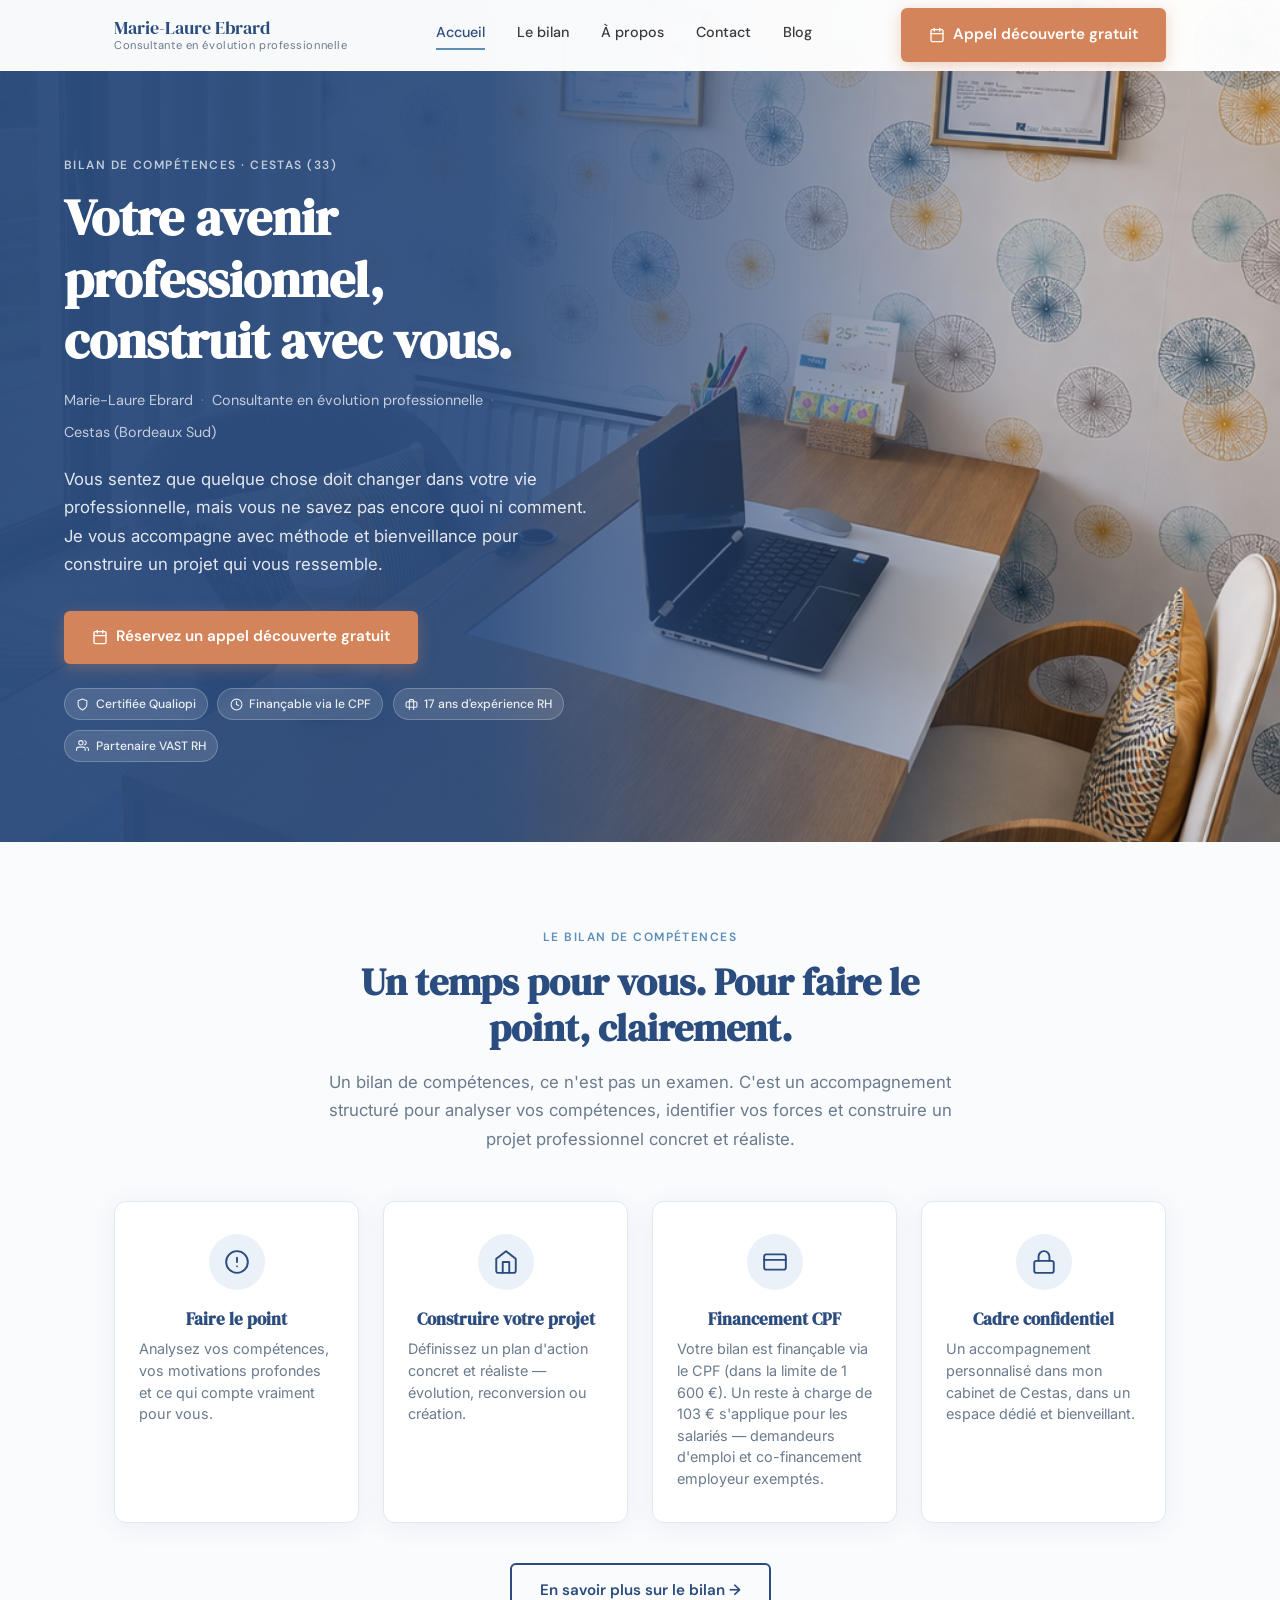
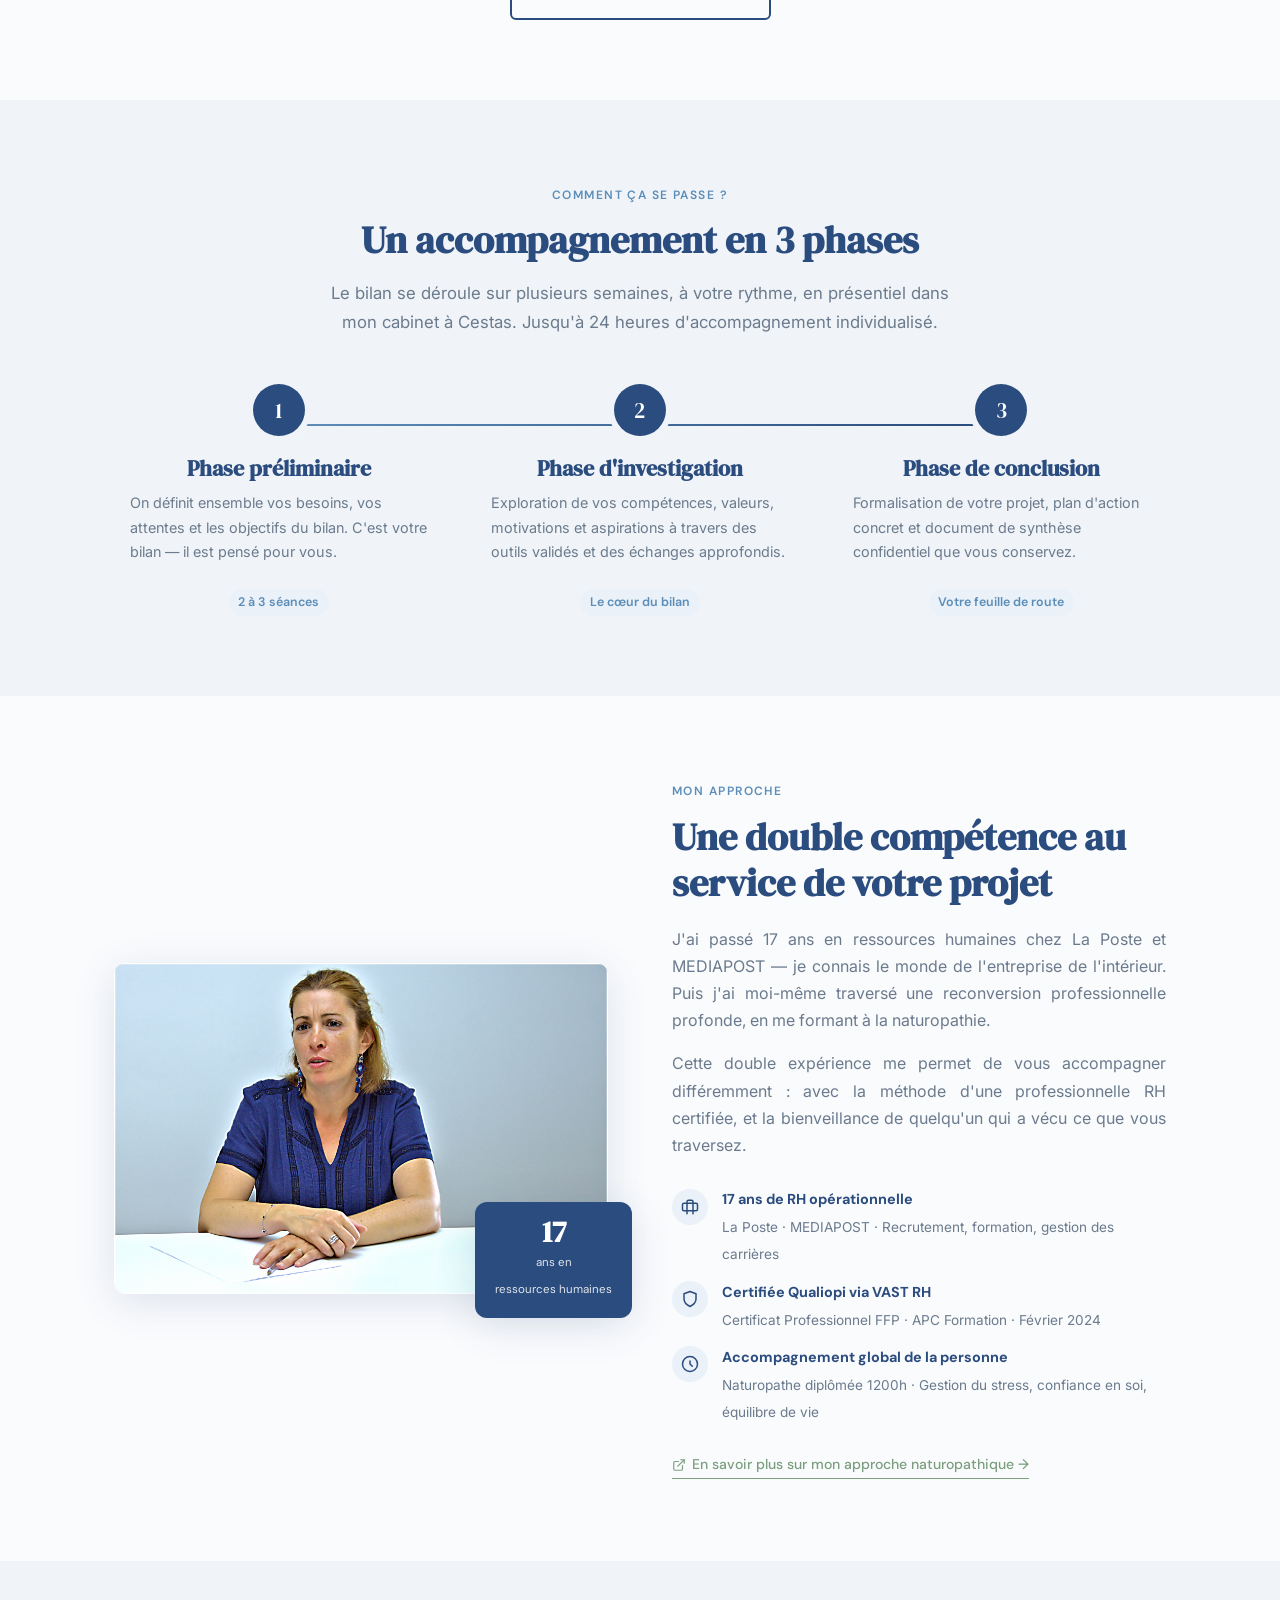
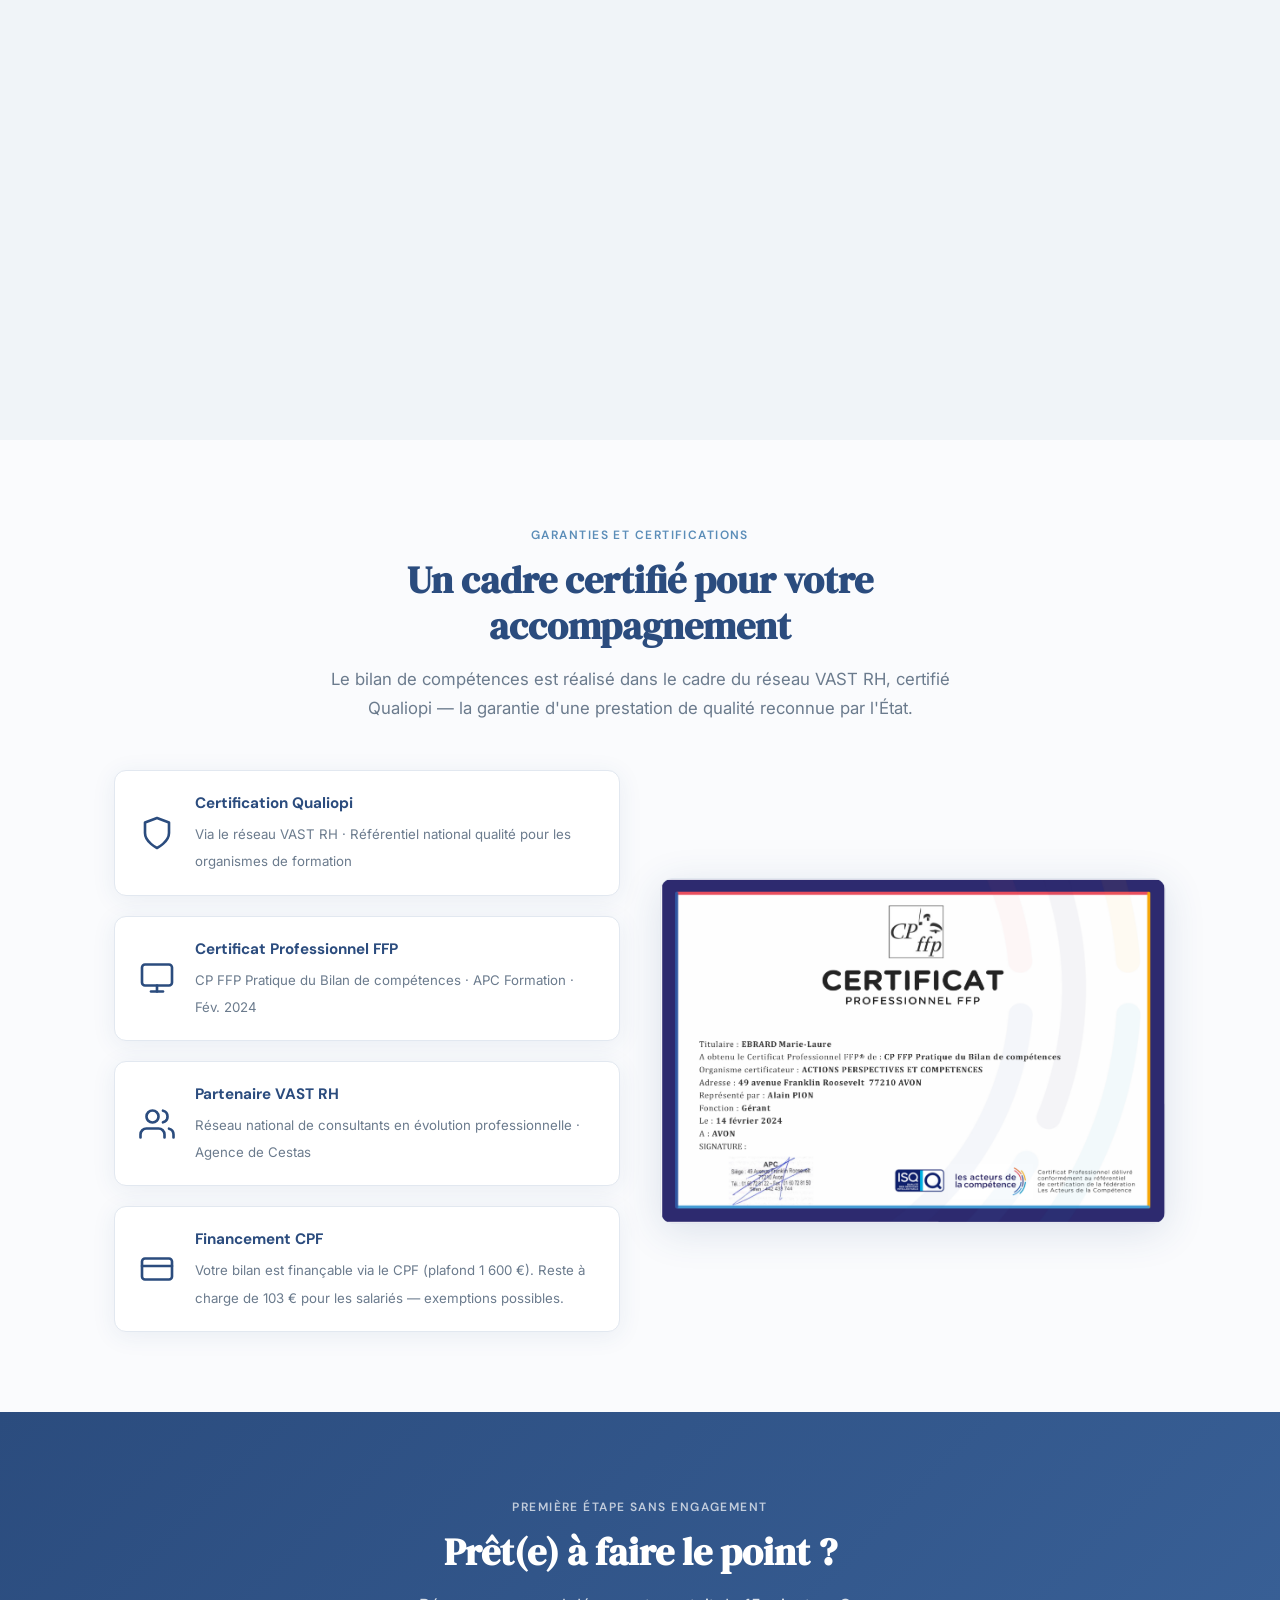
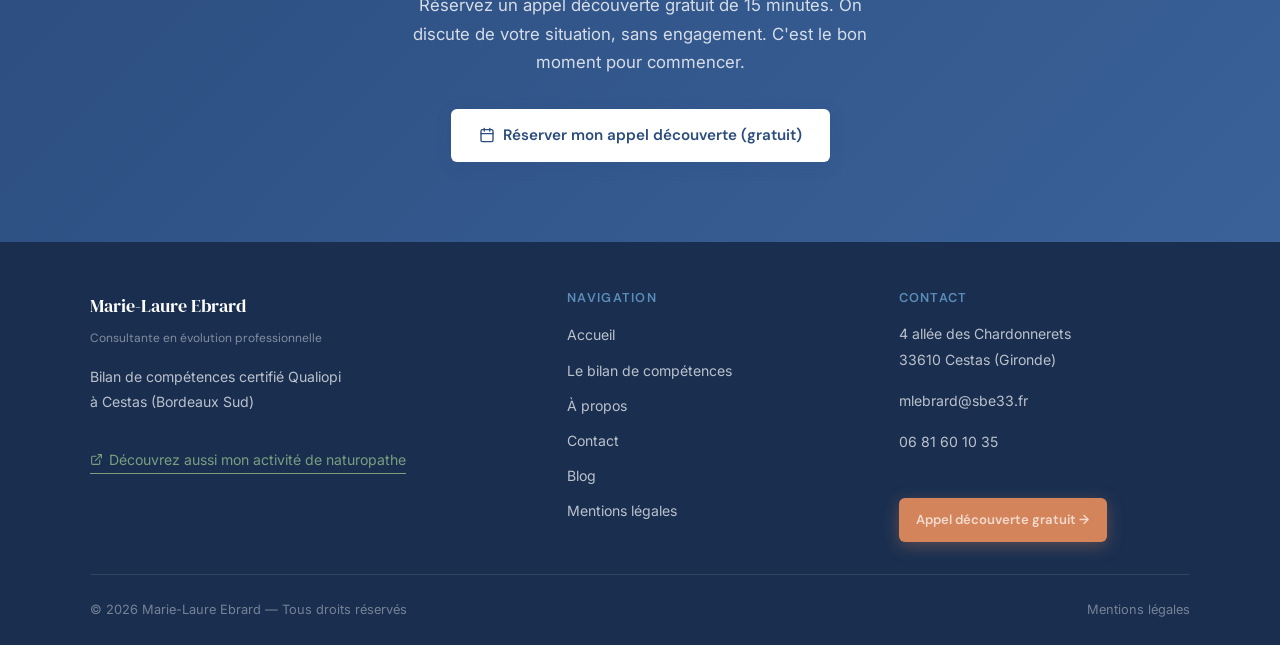
==== index.html @ db712cbf "style: justification du texte sur toutes les pages text-align: justify + hyphens: auto sur p globale" ====
<!DOCTYPE html>
<html lang="fr">
<head>
  <meta charset="UTF-8">
  <meta name="viewport" content="width=device-width, initial-scale=1.0">
  <title>Marie-Laure Ebrard — Bilan de compétences | Cestas (33)</title>
  <meta name="description" content="Consultante en bilan de compétences à Cestas (Bordeaux Sud). 17 ans d'expérience RH, certifiée Qualiopi, financement CPF possible. Prenez un appel découverte gratuit.">
  <meta name="robots" content="index, follow">

  <!-- Open Graph -->
  <meta property="og:title" content="Marie-Laure Ebrard — Bilan de compétences | Cestas">
  <meta property="og:description" content="Consultante en évolution professionnelle à Cestas. Bilan de compétences certifié Qualiopi, financement CPF. 17 ans de RH opérationnelle.">
  <meta property="og:type" content="website">
  <meta property="og:locale" content="fr_FR">

  <!-- Fonts -->
  <link rel="preconnect" href="https://fonts.googleapis.com">
  <link rel="preconnect" href="https://fonts.gstatic.com" crossorigin>
  <link href="https://fonts.googleapis.com/css2?family=DM+Serif+Display:ital@0;1&family=DM+Sans:opsz,wght@9..40,400;9..40,500;9..40,600&family=Inter:wght@400;500;600&display=swap" rel="stylesheet">

  <link rel="stylesheet" href="assets/css/style.css?v=5">
</head>
<body>

<!-- ================================================
     HEADER
     ================================================ -->
<header class="site-header" role="banner">
  <div class="header-inner">
    <a href="index.html" class="logo" aria-label="Accueil">
      <span class="logo-nom">Marie-Laure Ebrard</span>
      <span class="logo-titre">Consultante en évolution professionnelle</span>
    </a>

    <button class="menu-toggle" aria-label="Ouvrir le menu" aria-expanded="false">
      <span></span><span></span><span></span>
    </button>

    <nav class="nav-principale" aria-label="Navigation principale">
      <a href="index.html">Accueil</a>
      <a href="bilan.html">Le bilan</a>
      <a href="apropos.html">À propos</a>
      <a href="contact.html">Contact</a>
      <a href="blog/index.html">Blog</a>
    </nav>

    <div class="nav-cta">
      <a href="https://cal.eu/mlebrard/decouverte-bilan" class="btn btn--principal" target="_blank" rel="noopener">
        <svg width="16" height="16" viewBox="0 0 24 24" fill="none" stroke="currentColor" stroke-width="2" stroke-linecap="round" stroke-linejoin="round" aria-hidden="true"><rect x="3" y="4" width="18" height="18" rx="2" ry="2"/><line x1="16" y1="2" x2="16" y2="6"/><line x1="8" y1="2" x2="8" y2="6"/><line x1="3" y1="10" x2="21" y2="10"/></svg>
        Appel découverte gratuit
      </a>
    </div>
  </div>
</header>

<!-- ================================================
     HERO
     ================================================ -->
<section class="hero" aria-label="Introduction">
  <img class="hero-bg" src="assets/images/cabinet/bureau.png" alt="" aria-hidden="true" loading="eager">
  <div class="hero-overlay" aria-hidden="true"></div>
  <div class="hero-contenu">
    <span class="etiquette etiquette--claire">Bilan de compétences · Cestas (33)</span>
    <h1>Votre avenir professionnel,<br>construit avec vous.</h1>

    <p class="hero-identite">
      Marie-Laure Ebrard
      <span class="separateur">·</span>
      Consultante en évolution professionnelle
      <span class="separateur">·</span>
      Cestas (Bordeaux Sud)
    </p>

    <p class="hero-accroche">
      Vous sentez que quelque chose doit changer dans votre vie professionnelle,
      mais vous ne savez pas encore quoi ni comment.
      Je vous accompagne avec méthode et bienveillance pour construire un projet qui vous ressemble.
    </p>

    <a href="https://cal.eu/mlebrard/decouverte-bilan" class="btn btn--principal" target="_blank" rel="noopener">
      <svg width="16" height="16" viewBox="0 0 24 24" fill="none" stroke="currentColor" stroke-width="2" stroke-linecap="round" stroke-linejoin="round" aria-hidden="true"><rect x="3" y="4" width="18" height="18" rx="2" ry="2"/><line x1="16" y1="2" x2="16" y2="6"/><line x1="8" y1="2" x2="8" y2="6"/><line x1="3" y1="10" x2="21" y2="10"/></svg>
      Réservez un appel découverte gratuit
    </a>

    <div class="hero-badges">
      <span class="badge">
        <svg viewBox="0 0 24 24" fill="none" stroke="currentColor" stroke-width="2" stroke-linecap="round" stroke-linejoin="round" aria-hidden="true"><path d="M12 22s8-4 8-10V5l-8-3-8 3v7c0 6 8 10 8 10z"/></svg>
        Certifiée Qualiopi
      </span>
      <span class="badge">
        <svg viewBox="0 0 24 24" fill="none" stroke="currentColor" stroke-width="2" stroke-linecap="round" stroke-linejoin="round" aria-hidden="true"><circle cx="12" cy="12" r="10"/><polyline points="12 6 12 12 16 14"/></svg>
        Finançable via le CPF
      </span>
      <span class="badge">
        <svg viewBox="0 0 24 24" fill="none" stroke="currentColor" stroke-width="2" stroke-linecap="round" stroke-linejoin="round" aria-hidden="true"><path d="M20 7H4a2 2 0 0 0-2 2v6a2 2 0 0 0 2 2h16a2 2 0 0 0 2-2V9a2 2 0 0 0-2-2z"/><path d="M16 21V5a2 2 0 0 0-2-2h-4a2 2 0 0 0-2 2v16"/></svg>
        17 ans d'expérience RH
      </span>
      <span class="badge">
        <svg viewBox="0 0 24 24" fill="none" stroke="currentColor" stroke-width="2" stroke-linecap="round" stroke-linejoin="round" aria-hidden="true"><path d="M17 21v-2a4 4 0 0 0-4-4H5a4 4 0 0 0-4 4v2"/><circle cx="9" cy="7" r="4"/><path d="M23 21v-2a4 4 0 0 0-3-3.87"/><path d="M16 3.13a4 4 0 0 1 0 7.75"/></svg>
        Partenaire VAST RH
      </span>
    </div>
  </div>
</section>

<!-- ================================================
     SECTION : CE QUE LE BILAN PEUT VOUS APPORTER
     ================================================ -->
<section class="section section--blanc">
  <div class="conteneur">
    <div class="section-entete fade-in">
      <span class="etiquette">Le bilan de compétences</span>
      <h2>Un temps pour vous. Pour faire le point, clairement.</h2>
      <p>
        Un bilan de compétences, ce n'est pas un examen. C'est un accompagnement structuré
        pour analyser vos compétences, identifier vos forces et construire un projet professionnel
        concret et réaliste.
      </p>
    </div>

    <div class="grille-avantages">
      <div class="carte-avantage fade-in">
        <div class="carte-icone">
          <!-- Icône "Faire le point" -->
          <svg viewBox="0 0 24 24" fill="none" stroke="currentColor" stroke-width="1.75" stroke-linecap="round" stroke-linejoin="round" aria-hidden="true"><circle cx="12" cy="12" r="10"/><line x1="12" y1="8" x2="12" y2="12"/><line x1="12" y1="16" x2="12.01" y2="16"/></svg>
        </div>
        <h3>Faire le point</h3>
        <p>Analysez vos compétences, vos motivations profondes et ce qui compte vraiment pour vous.</p>
      </div>

      <div class="carte-avantage fade-in">
        <div class="carte-icone">
          <!-- Icône "Construire votre projet" -->
          <svg viewBox="0 0 24 24" fill="none" stroke="currentColor" stroke-width="1.75" stroke-linecap="round" stroke-linejoin="round" aria-hidden="true"><path d="M3 9l9-7 9 7v11a2 2 0 0 1-2 2H5a2 2 0 0 1-2-2z"/><polyline points="9 22 9 12 15 12 15 22"/></svg>
        </div>
        <h3>Construire votre projet</h3>
        <p>Définissez un plan d'action concret et réaliste — évolution, reconversion ou création.</p>
      </div>

      <div class="carte-avantage fade-in">
        <div class="carte-icone">
          <!-- Icône "Financement CPF" -->
          <svg viewBox="0 0 24 24" fill="none" stroke="currentColor" stroke-width="1.75" stroke-linecap="round" stroke-linejoin="round" aria-hidden="true"><rect x="2" y="5" width="20" height="14" rx="2"/><line x1="2" y1="10" x2="22" y2="10"/></svg>
        </div>
        <h3>Financement CPF</h3>
        <p>Votre bilan est finançable via le CPF (dans la limite de 1 600 €). Un reste à charge de 103 € s'applique pour les salariés — demandeurs d'emploi et co-financement employeur exemptés.</p>
      </div>

      <div class="carte-avantage fade-in">
        <div class="carte-icone">
          <!-- Icône "Cadre confidentiel" -->
          <svg viewBox="0 0 24 24" fill="none" stroke="currentColor" stroke-width="1.75" stroke-linecap="round" stroke-linejoin="round" aria-hidden="true"><rect x="3" y="11" width="18" height="11" rx="2" ry="2"/><path d="M7 11V7a5 5 0 0 1 10 0v4"/></svg>
        </div>
        <h3>Cadre confidentiel</h3>
        <p>Un accompagnement personnalisé dans mon cabinet de Cestas, dans un espace dédié et bienveillant.</p>
      </div>
    </div>

    <div class="section-lien fade-in">
      <a href="bilan.html" class="btn btn--secondaire">En savoir plus sur le bilan →</a>
    </div>
  </div>
</section>

<!-- ================================================
     SECTION : LES 3 PHASES
     ================================================ -->
<section class="section section--gris">
  <div class="conteneur">
    <div class="section-entete fade-in">
      <span class="etiquette">Comment ça se passe ?</span>
      <h2>Un accompagnement en 3 phases</h2>
      <p>Le bilan se déroule sur plusieurs semaines, à votre rythme, en présentiel dans mon cabinet à Cestas. Jusqu'à 24 heures d'accompagnement individualisé.</p>
    </div>

    <div class="phases">
      <div class="phase fade-in">
        <div class="phase-numero">1</div>
        <h3>Phase préliminaire</h3>
        <p>On définit ensemble vos besoins, vos attentes et les objectifs du bilan. C'est votre bilan — il est pensé pour vous.</p>
        <span class="phase-duree">2 à 3 séances</span>
      </div>

      <div class="phase fade-in">
        <div class="phase-numero">2</div>
        <h3>Phase d'investigation</h3>
        <p>Exploration de vos compétences, valeurs, motivations et aspirations à travers des outils validés et des échanges approfondis.</p>
        <span class="phase-duree">Le cœur du bilan</span>
      </div>

      <div class="phase fade-in">
        <div class="phase-numero">3</div>
        <h3>Phase de conclusion</h3>
        <p>Formalisation de votre projet, plan d'action concret et document de synthèse confidentiel que vous conservez.</p>
        <span class="phase-duree">Votre feuille de route</span>
      </div>
    </div>
  </div>
</section>

<!-- ================================================
     SECTION : MON APPROCHE
     ================================================ -->
<section class="section section--blanc" id="approche">
  <div class="conteneur">
    <div class="approche-grille">
      <div class="approche-image fade-in">
        <img src="assets/images/ml-portrait.jpg"
             alt="Marie-Laure Ebrard, consultante en bilan de compétences à Cestas"
             loading="lazy">
        <div class="approche-badge-flottant">
          <strong>17</strong>
          <span>ans en<br>ressources humaines</span>
        </div>
      </div>

      <div class="approche-texte fade-in">
        <span class="etiquette">Mon approche</span>
        <h2>Une double compétence au service de votre projet</h2>
        <p>
          J'ai passé 17 ans en ressources humaines chez La Poste et MEDIAPOST — je connais le monde de
          l'entreprise de l'intérieur. Puis j'ai moi-même traversé une reconversion professionnelle profonde,
          en me formant à la naturopathie.
        </p>
        <p>
          Cette double expérience me permet de vous accompagner différemment : avec la méthode d'une
          professionnelle RH certifiée, et la bienveillance de quelqu'un qui a vécu ce que vous traversez.
        </p>

        <div class="approche-competences">
          <div class="competence">
            <div class="competence-icone">
              <svg viewBox="0 0 24 24" fill="none" stroke="currentColor" stroke-width="2" stroke-linecap="round" stroke-linejoin="round" aria-hidden="true"><path d="M20 7H4a2 2 0 0 0-2 2v6a2 2 0 0 0 2 2h16a2 2 0 0 0 2-2V9a2 2 0 0 0-2-2z"/><path d="M16 21V5a2 2 0 0 0-2-2h-4a2 2 0 0 0-2 2v16"/></svg>
            </div>
            <div class="competence-texte">
              <strong>17 ans de RH opérationnelle</strong>
              <span>La Poste · MEDIAPOST · Recrutement, formation, gestion des carrières</span>
            </div>
          </div>

          <div class="competence">
            <div class="competence-icone">
              <svg viewBox="0 0 24 24" fill="none" stroke="currentColor" stroke-width="2" stroke-linecap="round" stroke-linejoin="round" aria-hidden="true"><path d="M12 22s8-4 8-10V5l-8-3-8 3v7c0 6 8 10 8 10z"/></svg>
            </div>
            <div class="competence-texte">
              <strong>Certifiée Qualiopi via VAST RH</strong>
              <span>Certificat Professionnel FFP · APC Formation · Février 2024</span>
            </div>
          </div>

          <div class="competence">
            <div class="competence-icone">
              <svg viewBox="0 0 24 24" fill="none" stroke="currentColor" stroke-width="2" stroke-linecap="round" stroke-linejoin="round" aria-hidden="true"><path d="M12 2a10 10 0 1 0 0 20A10 10 0 0 0 12 2z"/><path d="M12 8v4l3 3"/></svg>
            </div>
            <div class="competence-texte">
              <strong>Accompagnement global de la personne</strong>
              <span>Naturopathe diplômée 1200h · Gestion du stress, confiance en soi, équilibre de vie</span>
            </div>
          </div>
        </div>

        <a href="https://mlebrard-naturopathe.fr" class="lien-naturo" target="_blank" rel="noopener">
          <svg width="14" height="14" viewBox="0 0 24 24" fill="none" stroke="currentColor" stroke-width="2" stroke-linecap="round" stroke-linejoin="round" aria-hidden="true"><path d="M18 13v6a2 2 0 0 1-2 2H5a2 2 0 0 1-2-2V8a2 2 0 0 1 2-2h6"/><polyline points="15 3 21 3 21 9"/><line x1="10" y1="14" x2="21" y2="3"/></svg>
          En savoir plus sur mon approche naturopathique →
        </a>
      </div>
    </div>
  </div>
</section>

<!-- ================================================
     SECTION : TÉMOIGNAGES
     ================================================ -->
<section class="section section--gris">
  <div class="conteneur">
    <div class="section-entete fade-in">
      <span class="etiquette">Ils témoignent</span>
      <h2>Ce que disent ceux que j'ai accompagnés</h2>
    </div>

    <div class="fade-in">
      <div class="temoignages-placeholder">
        <p style="margin-bottom:0; font-style: italic; color: var(--texte-secondaire);">
          Les témoignages de mes premiers accompagnements seront bientôt partagés ici,
          avec l'accord des personnes concernées.
        </p>
      </div>
    </div>
  </div>
</section>

<!-- ================================================
     SECTION : CRÉDIBILITÉ (VAST RH / QUALIOPI / CERTIF)
     ================================================ -->
<section class="section section--blanc">
  <div class="conteneur">
    <div class="section-entete fade-in">
      <span class="etiquette">Garanties et certifications</span>
      <h2>Un cadre certifié pour votre accompagnement</h2>
      <p>Le bilan de compétences est réalisé dans le cadre du réseau VAST RH, certifié Qualiopi — la garantie d'une prestation de qualité reconnue par l'État.</p>
    </div>

    <div class="credibilite-grille">
      <div class="credibilite-logos fade-in">
        <div class="credibilite-item">
          <svg viewBox="0 0 24 24" fill="none" stroke="currentColor" stroke-width="1.75" stroke-linecap="round" stroke-linejoin="round" aria-hidden="true"><path d="M12 22s8-4 8-10V5l-8-3-8 3v7c0 6 8 10 8 10z"/></svg>
          <div class="credibilite-item-texte">
            <strong>Certification Qualiopi</strong>
            <span>Via le réseau VAST RH · Référentiel national qualité pour les organismes de formation</span>
          </div>
        </div>

        <div class="credibilite-item">
          <svg viewBox="0 0 24 24" fill="none" stroke="currentColor" stroke-width="1.75" stroke-linecap="round" stroke-linejoin="round" aria-hidden="true"><rect x="2" y="3" width="20" height="14" rx="2" ry="2"/><line x1="8" y1="21" x2="16" y2="21"/><line x1="12" y1="17" x2="12" y2="21"/></svg>
          <div class="credibilite-item-texte">
            <strong>Certificat Professionnel FFP</strong>
            <span>CP FFP Pratique du Bilan de compétences · APC Formation · Fév. 2024</span>
          </div>
        </div>

        <div class="credibilite-item">
          <svg viewBox="0 0 24 24" fill="none" stroke="currentColor" stroke-width="1.75" stroke-linecap="round" stroke-linejoin="round" aria-hidden="true"><path d="M17 21v-2a4 4 0 0 0-4-4H5a4 4 0 0 0-4 4v2"/><circle cx="9" cy="7" r="4"/><path d="M23 21v-2a4 4 0 0 0-3-3.87"/><path d="M16 3.13a4 4 0 0 1 0 7.75"/></svg>
          <div class="credibilite-item-texte">
            <strong>Partenaire VAST RH</strong>
            <span>Réseau national de consultants en évolution professionnelle · Agence de Cestas</span>
          </div>
        </div>

        <div class="credibilite-item">
          <svg viewBox="0 0 24 24" fill="none" stroke="currentColor" stroke-width="1.75" stroke-linecap="round" stroke-linejoin="round" aria-hidden="true"><rect x="2" y="5" width="20" height="14" rx="2"/><line x1="2" y1="10" x2="22" y2="10"/></svg>
          <div class="credibilite-item-texte">
            <strong>Financement CPF</strong>
            <span>Votre bilan est finançable via le CPF (plafond 1 600 €). Reste à charge de 103 € pour les salariés — exemptions possibles.</span>
          </div>
        </div>
      </div>

      <div class="credibilite-certificat fade-in">
        <img src="assets/images/certification-bc.png"
             alt="Certificat Professionnel FFP — Pratique du Bilan de compétences — Marie-Laure Ebrard"
             loading="lazy">
      </div>
    </div>
  </div>
</section>

<!-- ================================================
     CTA FINAL
     ================================================ -->
<section class="cta-final fade-in">
  <div class="conteneur">
    <span class="etiquette etiquette--claire">Première étape sans engagement</span>
    <h2>Prêt(e) à faire le point ?</h2>
    <p>Réservez un appel découverte gratuit de 15 minutes. On discute de votre situation, sans engagement. C'est le bon moment pour commencer.</p>
    <a href="https://cal.eu/mlebrard/decouverte-bilan" class="btn btn--blanc" target="_blank" rel="noopener">
      <svg width="16" height="16" viewBox="0 0 24 24" fill="none" stroke="currentColor" stroke-width="2" stroke-linecap="round" stroke-linejoin="round" aria-hidden="true"><rect x="3" y="4" width="18" height="18" rx="2" ry="2"/><line x1="16" y1="2" x2="16" y2="6"/><line x1="8" y1="2" x2="8" y2="6"/><line x1="3" y1="10" x2="21" y2="10"/></svg>
      Réserver mon appel découverte (gratuit)
    </a>
  </div>
</section>

<!-- ================================================
     FOOTER
     ================================================ -->
<footer class="site-footer" role="contentinfo">
  <div class="footer-inner">
    <div class="footer-grille">
      <div class="footer-col">
        <div class="footer-logo-nom">Marie-Laure Ebrard</div>
        <div class="footer-logo-titre">Consultante en évolution professionnelle</div>
        <p>Bilan de compétences certifié Qualiopi<br>à Cestas (Bordeaux Sud)</p>
        <a href="https://mlebrard-naturopathe.fr" class="footer-naturo-lien" target="_blank" rel="noopener">
          <svg width="13" height="13" viewBox="0 0 24 24" fill="none" stroke="currentColor" stroke-width="2" stroke-linecap="round" stroke-linejoin="round" aria-hidden="true"><path d="M18 13v6a2 2 0 0 1-2 2H5a2 2 0 0 1-2-2V8a2 2 0 0 1 2-2h6"/><polyline points="15 3 21 3 21 9"/><line x1="10" y1="14" x2="21" y2="3"/></svg>
          Découvrez aussi mon activité de naturopathe
        </a>
      </div>

      <div class="footer-col">
        <h4>Navigation</h4>
        <ul>
          <li><a href="index.html">Accueil</a></li>
          <li><a href="bilan.html">Le bilan de compétences</a></li>
          <li><a href="apropos.html">À propos</a></li>
          <li><a href="contact.html">Contact</a></li>
          <li><a href="blog/index.html">Blog</a></li>
          <li><a href="mentions-legales.html">Mentions légales</a></li>
        </ul>
      </div>

      <div class="footer-col">
        <h4>Contact</h4>
        <p>4 allée des Chardonnerets<br>33610 Cestas (Gironde)</p>
        <p><a href="mailto:mlebrard@sbe33.fr">mlebrard@sbe33.fr</a></p>
        <p><a href="tel:+33681601035">06 81 60 10 35</a></p>
        <br>
        <a href="https://cal.eu/mlebrard/decouverte-bilan" class="btn btn--principal" target="_blank" rel="noopener" style="font-size:0.82rem; padding: 0.65rem 1.1rem;">
          Appel découverte gratuit →
        </a>
      </div>
    </div>

    <div class="footer-bas">
      <span>© 2026 Marie-Laure Ebrard — Tous droits réservés</span>
      <a href="mentions-legales.html">Mentions légales</a>
    </div>
  </div>
</footer>

<script src="assets/js/main.js"></script>
</body>
</html>
---- assets/css/style.css ----
/* ================================================
   MARIE-LAURE EBRARD — ÉVOLUTION PROFESSIONNELLE
   Design system global
   ================================================ */

/* ---- Variables ---- */
:root {
  --bleu-profond:     #2B4C7E;
  --bleu-moyen:       #3A6299;
  --bleu-clair:       #5B8DB8;
  --bleu-tres-clair:  #EAF1F8;
  --blanc-casse:      #FAFBFD;
  --gris-bleu:        #F0F4F8;
  --texte-principal:  #3A3A3A;
  --texte-secondaire: #6B7B8D;
  --bordure:          #E2E8F0;
  --vert-sauge:       #7A9E7E;
  --orange-cta:       #D4845A;
  --orange-hover:     #be6f46;

  --font-titre: 'DM Serif Display', Georgia, serif;
  --font-corps:  'Inter', system-ui, sans-serif;
  --font-accent: 'DM Sans', system-ui, sans-serif;

  --rayon: 6px;
  --rayon-large: 12px;
  --ombre: 0 4px 24px rgba(43,76,126,0.08);
  --ombre-forte: 0 8px 40px rgba(43,76,126,0.14);

  --max-largeur: 1100px;
  --padding-section: 5rem 1.5rem;
}

/* ---- Reset ---- */
*, *::before, *::after { box-sizing: border-box; margin: 0; padding: 0; }
html { scroll-behavior: smooth; }
img { display: block; max-width: 100%; height: auto; }
a { color: inherit; text-decoration: none; }
ul { list-style: none; }

/* ---- Base ---- */
body {
  background-color: var(--blanc-casse);
  color: var(--texte-principal);
  font-family: var(--font-corps);
  font-size: 1rem;
  line-height: 1.7;
}

/* ---- Typographie ---- */
h1, h2, h3, h4 {
  font-family: var(--font-titre);
  line-height: 1.2;
  color: var(--bleu-profond);
}

h1 { font-size: clamp(2rem, 5vw, 3.2rem); }
h2 { font-size: clamp(1.6rem, 3.5vw, 2.4rem); }
h3 { font-size: clamp(1.15rem, 2vw, 1.4rem); }

p { margin-bottom: 1rem; text-align: justify; hyphens: auto; }
p:last-child { margin-bottom: 0; }

/* ---- Utilitaires ---- */
.conteneur {
  max-width: var(--max-largeur);
  margin: 0 auto;
  padding: 0 1.5rem;
}

.etiquette {
  display: inline-block;
  font-family: var(--font-accent);
  font-size: 0.75rem;
  font-weight: 600;
  letter-spacing: 0.12em;
  text-transform: uppercase;
  color: var(--bleu-clair);
  margin-bottom: 0.75rem;
}

.etiquette--claire {
  color: rgba(255,255,255,0.7);
}

/* ---- Boutons ---- */
.btn {
  display: inline-flex;
  align-items: center;
  gap: 0.5rem;
  font-family: var(--font-accent);
  font-weight: 600;
  font-size: 0.95rem;
  padding: 0.85rem 1.75rem;
  border-radius: var(--rayon);
  transition: background-color 0.2s, transform 0.15s, box-shadow 0.2s;
  cursor: pointer;
  border: none;
  text-decoration: none;
  white-space: nowrap;
}

.btn--principal {
  background-color: var(--orange-cta);
  color: #fff;
  box-shadow: 0 4px 16px rgba(212,132,90,0.35);
}

.btn--principal:hover {
  background-color: var(--orange-hover);
  transform: translateY(-1px);
  box-shadow: 0 6px 20px rgba(212,132,90,0.45);
}

.btn--secondaire {
  background-color: transparent;
  color: var(--bleu-profond);
  border: 2px solid var(--bleu-profond);
}

.btn--secondaire:hover {
  background-color: var(--bleu-profond);
  color: #fff;
}

.btn--blanc {
  background-color: #fff;
  color: var(--bleu-profond);
  box-shadow: 0 4px 16px rgba(43,76,126,0.15);
}

.btn--blanc:hover {
  background-color: var(--bleu-tres-clair);
}

/* ---- Fade-in au scroll ---- */
.fade-in {
  opacity: 0;
  transform: translateY(24px);
  transition: opacity 0.6s ease, transform 0.6s ease;
}

.fade-in.visible {
  opacity: 1;
  transform: translateY(0);
}

/* ================================================
   HEADER
   ================================================ */
.site-header {
  position: fixed;
  top: 0;
  left: 0;
  right: 0;
  z-index: 100;
  background: rgba(255,255,255,0.97);
  border-bottom: 1px solid transparent;
  transition: border-color 0.3s, box-shadow 0.3s;
}

.site-header.scrolled {
  border-color: var(--bordure);
  box-shadow: var(--ombre);
}

.header-inner {
  display: flex;
  align-items: center;
  justify-content: space-between;
  height: 70px;
  max-width: var(--max-largeur);
  margin: 0 auto;
  padding: 0 1.5rem;
}

.logo {
  display: flex;
  flex-direction: column;
  line-height: 1.2;
}

.logo-nom {
  font-family: var(--font-titre);
  font-size: 1.1rem;
  color: var(--bleu-profond);
}

.logo-titre {
  font-family: var(--font-accent);
  font-size: 0.7rem;
  color: var(--texte-secondaire);
  letter-spacing: 0.05em;
}

/* ---- Nav desktop ---- */
.nav-principale {
  display: flex;
  align-items: center;
  gap: 2rem;
}

.nav-principale a {
  font-family: var(--font-accent);
  font-size: 0.9rem;
  font-weight: 500;
  color: var(--texte-principal);
  padding-bottom: 3px;
  border-bottom: 2px solid transparent;
  transition: color 0.2s, border-color 0.2s;
}

.nav-principale a:hover,
.nav-principale a.active {
  color: var(--bleu-profond);
  border-color: var(--bleu-clair);
}

.nav-cta {
  display: flex;
  align-items: center;
  gap: 1rem;
}

/* ---- Burger ---- */
.menu-toggle {
  display: none;
  flex-direction: column;
  justify-content: space-between;
  width: 26px;
  height: 18px;
  cursor: pointer;
  background: none;
  border: none;
  padding: 0;
}

.menu-toggle span {
  display: block;
  height: 2px;
  background-color: var(--bleu-profond);
  border-radius: 2px;
  transition: transform 0.3s, opacity 0.3s;
}

.menu-toggle.ouvert span:nth-child(1) { transform: translateY(8px) rotate(45deg); }
.menu-toggle.ouvert span:nth-child(2) { opacity: 0; }
.menu-toggle.ouvert span:nth-child(3) { transform: translateY(-8px) rotate(-45deg); }

/* ================================================
   HERO — image plein-cadre + dégradé bleu à gauche
   ================================================ */
.hero {
  position: relative;
  padding-top: 70px; /* hauteur du header fixe */
  background-color: var(--bleu-profond);
  overflow: hidden;
  min-height: 520px;
}

/* Image de fond — positionnée via img tag pour éviter les problèmes de chemin CSS */
.hero-bg {
  position: absolute;
  inset: 0;
  width: 100%;
  height: 100%;
  object-fit: cover;
  object-position: center right;
  z-index: 0;
  display: block;
}

/* Dégradé opaque à gauche pour lisibilité, fondu vers la photo */
.hero-overlay {
  position: absolute;
  inset: 0;
  background: linear-gradient(
    to right,
    rgba(43, 76, 126, 0.97) 0%,
    rgba(43, 76, 126, 0.93) 38%,
    rgba(43, 76, 126, 0.55) 60%,
    rgba(43, 76, 126, 0.10) 80%,
    transparent 100%
  );
  pointer-events: none;
  z-index: 1;
}

.hero-contenu {
  position: relative;
  z-index: 2;
  max-width: 660px;
  padding: 5rem max(5%, 2rem) 5rem max(5%, 2rem);
}

.hero-contenu h1 {
  color: #fff;
  margin-bottom: 1rem;
}

.hero-identite {
  font-family: var(--font-accent);
  font-size: 0.9rem;
  color: rgba(255,255,255,0.72);
  margin-bottom: 1.25rem;
  display: flex;
  align-items: center;
  gap: 0.5rem;
  flex-wrap: wrap;
}

.hero-identite .separateur {
  opacity: 0.4;
}

.hero-accroche {
  font-size: 1.05rem;
  color: rgba(255,255,255,0.87);
  max-width: 540px;
  margin-bottom: 2rem;
  line-height: 1.7;
}

.hero-badges {
  display: flex;
  gap: 0.6rem;
  flex-wrap: wrap;
  margin-top: 1.5rem;
}

.badge {
  display: inline-flex;
  align-items: center;
  gap: 0.4rem;
  font-family: var(--font-accent);
  font-size: 0.76rem;
  font-weight: 500;
  color: rgba(255,255,255,0.9);
  background: rgba(255,255,255,0.13);
  border: 1px solid rgba(255,255,255,0.22);
  padding: 0.3rem 0.7rem;
  border-radius: 20px;
  backdrop-filter: blur(4px);
}

.badge svg {
  width: 13px;
  height: 13px;
  flex-shrink: 0;
}

/* ================================================
   SECTION GÉNÉRIQUE
   ================================================ */
.section {
  padding: var(--padding-section);
}

.section--blanc { background-color: var(--blanc-casse); }
.section--gris  { background-color: var(--gris-bleu); }
.section--bleu  { background-color: var(--bleu-profond); }

.section-entete {
  text-align: center;
  max-width: 640px;
  margin: 0 auto 3rem;
}

.section-entete h2 {
  margin-bottom: 1rem;
}

.section-entete p {
  color: var(--texte-secondaire);
  font-size: 1.05rem;
}

/* ================================================
   SECTION "EN QUOI LE BILAN PEUT VOUS AIDER"
   ================================================ */
.grille-avantages {
  display: grid;
  grid-template-columns: repeat(4, 1fr);
  gap: 1.5rem;
}

.carte-avantage {
  background: #fff;
  border: 1px solid var(--bordure);
  border-radius: var(--rayon-large);
  padding: 2rem 1.5rem;
  text-align: center;
  box-shadow: var(--ombre);
  transition: transform 0.25s, box-shadow 0.25s;
}

.carte-avantage:hover {
  transform: translateY(-4px);
  box-shadow: var(--ombre-forte);
}

.carte-icone {
  width: 56px;
  height: 56px;
  background: var(--bleu-tres-clair);
  border-radius: 50%;
  display: flex;
  align-items: center;
  justify-content: center;
  margin: 0 auto 1.25rem;
}

.carte-icone svg {
  width: 26px;
  height: 26px;
  color: var(--bleu-profond);
  stroke: currentColor;
}

.carte-avantage h3 {
  font-size: 1.05rem;
  margin-bottom: 0.5rem;
}

.carte-avantage p {
  font-size: 0.9rem;
  color: var(--texte-secondaire);
  line-height: 1.5;
}

.section-lien {
  text-align: center;
  margin-top: 2.5rem;
}

/* ================================================
   SECTION "LES 3 PHASES"
   ================================================ */
.phases {
  display: grid;
  grid-template-columns: repeat(3, 1fr);
  gap: 2rem;
  position: relative;
}

.phases::before {
  content: '';
  position: absolute;
  top: 2.5rem;
  left: calc(16.66% + 1rem);
  right: calc(16.66% + 1rem);
  height: 2px;
  background: linear-gradient(to right, var(--bleu-clair), var(--bleu-profond));
  z-index: 0;
}

.phase {
  position: relative;
  z-index: 1;
  text-align: center;
  padding: 0 1rem;
}

.phase-numero {
  width: 52px;
  height: 52px;
  background: var(--bleu-profond);
  color: #fff;
  border-radius: 50%;
  display: flex;
  align-items: center;
  justify-content: center;
  font-family: var(--font-titre);
  font-size: 1.3rem;
  margin: 0 auto 1.25rem;
  position: relative;
  z-index: 2;
  box-shadow: 0 0 0 6px var(--gris-bleu);
}

.phase h3 {
  margin-bottom: 0.5rem;
}

.phase p {
  font-size: 0.9rem;
  color: var(--texte-secondaire);
}

.phase-duree {
  display: inline-block;
  font-size: 0.78rem;
  font-family: var(--font-accent);
  font-weight: 600;
  color: var(--bleu-clair);
  background: var(--bleu-tres-clair);
  padding: 0.2rem 0.6rem;
  border-radius: 20px;
  margin-top: 0.5rem;
}

/* ================================================
   SECTION "MON APPROCHE"
   ================================================ */
.approche-grille {
  display: grid;
  grid-template-columns: 1fr 1fr;
  gap: 4rem;
  align-items: center;
}

.approche-image {
  position: relative;
}

.approche-image img {
  width: 100%;
  border-radius: var(--rayon-large);
  box-shadow: var(--ombre-forte);
  display: block;
}

.approche-badge-flottant {
  position: absolute;
  bottom: -1.5rem;
  right: -1.5rem;
  background: var(--bleu-profond);
  color: #fff;
  padding: 1rem 1.25rem;
  border-radius: var(--rayon-large);
  text-align: center;
  box-shadow: var(--ombre-forte);
  font-family: var(--font-accent);
  min-width: 130px;
}

.approche-badge-flottant strong {
  display: block;
  font-size: 1.8rem;
  font-family: var(--font-titre);
  line-height: 1;
}

.approche-badge-flottant span {
  font-size: 0.72rem;
  opacity: 0.85;
  line-height: 1.3;
}

.approche-texte h2 {
  margin-bottom: 1.25rem;
}

.approche-texte p {
  color: var(--texte-secondaire);
  margin-bottom: 1rem;
}

.approche-competences {
  display: flex;
  flex-direction: column;
  gap: 0.75rem;
  margin: 1.75rem 0;
}

.competence {
  display: flex;
  align-items: flex-start;
  gap: 0.85rem;
}

.competence-icone {
  width: 36px;
  height: 36px;
  flex-shrink: 0;
  background: var(--bleu-tres-clair);
  border-radius: 50%;
  display: flex;
  align-items: center;
  justify-content: center;
  margin-top: 0.1rem;
}

.competence-icone svg {
  width: 18px;
  height: 18px;
  color: var(--bleu-profond);
  stroke: currentColor;
}

.competence-texte strong {
  display: block;
  font-size: 0.9rem;
  font-family: var(--font-accent);
  color: var(--bleu-profond);
  margin-bottom: 0.1rem;
}

.competence-texte span {
  font-size: 0.85rem;
  color: var(--texte-secondaire);
}

.lien-naturo {
  display: inline-flex;
  align-items: center;
  gap: 0.4rem;
  font-size: 0.88rem;
  color: var(--vert-sauge);
  font-family: var(--font-accent);
  font-weight: 500;
  border-bottom: 1px solid var(--vert-sauge);
  padding-bottom: 1px;
  transition: opacity 0.2s;
}

.lien-naturo:hover { opacity: 0.75; }

/* ================================================
   SECTION "TÉMOIGNAGES"
   ================================================ */
.temoignages-grille {
  display: grid;
  grid-template-columns: repeat(2, 1fr);
  gap: 1.5rem;
}

.temoignage {
  background: #fff;
  border: 1px solid var(--bordure);
  border-radius: var(--rayon-large);
  padding: 2rem;
  box-shadow: var(--ombre);
}

.temoignage-guillemets {
  font-family: var(--font-titre);
  font-size: 3.5rem;
  color: var(--bleu-tres-clair);
  line-height: 1;
  margin-bottom: -0.5rem;
  color: var(--bleu-clair);
  opacity: 0.4;
}

.temoignage p {
  font-style: italic;
  color: var(--texte-principal);
  line-height: 1.6;
  margin-bottom: 1.25rem;
}

.temoignage-auteur {
  font-family: var(--font-accent);
  font-size: 0.85rem;
  font-weight: 600;
  color: var(--bleu-profond);
}

.temoignage-auteur span {
  font-weight: 400;
  color: var(--texte-secondaire);
}

.temoignages-placeholder {
  text-align: center;
  padding: 2rem;
  background: var(--bleu-tres-clair);
  border-radius: var(--rayon-large);
  color: var(--texte-secondaire);
  font-family: var(--font-accent);
  font-size: 0.95rem;
  max-width: 480px;
  margin: 0 auto;
}

/* ================================================
   SECTION "CRÉDIBILITÉ"
   ================================================ */
.credibilite-grille {
  display: grid;
  grid-template-columns: 1fr 1fr;
  gap: 2.5rem;
  align-items: center;
}

.credibilite-logos {
  display: flex;
  flex-direction: column;
  gap: 1.25rem;
}

.credibilite-item {
  display: flex;
  align-items: center;
  gap: 1.25rem;
  background: #fff;
  border: 1px solid var(--bordure);
  border-radius: var(--rayon-large);
  padding: 1.25rem 1.5rem;
  box-shadow: var(--ombre);
}

.credibilite-item svg {
  width: 36px;
  height: 36px;
  color: var(--bleu-profond);
  flex-shrink: 0;
  stroke: currentColor;
}

.credibilite-item-texte strong {
  display: block;
  font-family: var(--font-accent);
  font-size: 0.95rem;
  color: var(--bleu-profond);
  margin-bottom: 0.2rem;
}

.credibilite-item-texte span {
  font-size: 0.83rem;
  color: var(--texte-secondaire);
}

.credibilite-certificat {
  border-radius: var(--rayon-large);
  overflow: hidden;
  box-shadow: var(--ombre-forte);
  border: 1px solid var(--bordure);
}

.credibilite-certificat img {
  width: 100%;
  display: block;
}

/* ================================================
   SECTION CTA FINAL
   ================================================ */
.cta-final {
  text-align: center;
  padding: 5rem 1.5rem;
  background: linear-gradient(135deg, var(--bleu-profond) 0%, var(--bleu-moyen) 100%);
}

.cta-final h2 {
  color: #fff;
  margin-bottom: 1rem;
}

.cta-final p {
  color: rgba(255,255,255,0.8);
  font-size: 1.05rem;
  max-width: 480px;
  margin: 0 auto 2rem;
}

/* ================================================
   FOOTER
   ================================================ */
.site-footer {
  background-color: #1a2f50;
  color: rgba(255,255,255,0.75);
  padding: 3rem 1.5rem 1.5rem;
}

.footer-inner {
  max-width: var(--max-largeur);
  margin: 0 auto;
}

.footer-grille {
  display: grid;
  grid-template-columns: 1.5fr 1fr 1fr;
  gap: 2.5rem;
  padding-bottom: 2rem;
  border-bottom: 1px solid rgba(255,255,255,0.1);
}

.footer-logo-nom {
  font-family: var(--font-titre);
  font-size: 1.15rem;
  color: #fff;
  margin-bottom: 0.4rem;
}

.footer-logo-titre {
  font-family: var(--font-accent);
  font-size: 0.75rem;
  opacity: 0.6;
  margin-bottom: 1rem;
}

.footer-col h4 {
  font-family: var(--font-accent);
  font-size: 0.8rem;
  font-weight: 600;
  letter-spacing: 0.1em;
  text-transform: uppercase;
  color: rgba(255,255,255,0.5);
  margin-bottom: 1rem;
  color: var(--bleu-clair);
}

.footer-col p,
.footer-col a {
  font-size: 0.88rem;
  line-height: 1.8;
  color: rgba(255,255,255,0.7);
  transition: color 0.2s;
}

.footer-col a:hover {
  color: #fff;
}

.footer-col ul li {
  margin-bottom: 0.5rem;
}

.footer-naturo-lien {
  display: inline-flex;
  align-items: center;
  gap: 0.4rem;
  margin-top: 1rem;
  font-size: 0.85rem;
  color: var(--vert-sauge) !important;
  border-bottom: 1px solid var(--vert-sauge);
  padding-bottom: 1px;
}

.footer-bas {
  padding-top: 1.5rem;
  display: flex;
  justify-content: space-between;
  align-items: center;
  font-size: 0.8rem;
  color: rgba(255,255,255,0.4);
  flex-wrap: wrap;
  gap: 0.5rem;
}

/* ================================================
   EXCEPTIONS À LA JUSTIFICATION GLOBALE
   Zones courtes, centrées ou de nature UI où justify
   ne s'applique pas (hero, CTA, cartes courtes, footer)
   ================================================ */

/* Sections centrées — sous-titres */
.section-entete p { text-align: center; hyphens: none; }

/* Hero accueil */
.hero-accroche { text-align: left; hyphens: none; }
.hero-identite  { text-align: left; hyphens: none; }

/* Hero pages intérieures */
.page-hero p { text-align: center !important; hyphens: none !important; }

/* CTA final */
.cta-final p { text-align: center; hyphens: none; }

/* Cartes courtes — texte court, gauche plus lisible */
.carte-avantage p    { text-align: left; hyphens: none; }
.phase p             { text-align: left; hyphens: none; }
.financement-carte p { text-align: left; hyphens: none; }
.synergie-carte p    { text-align: left; hyphens: none; }
.credibilite-item-texte span { text-align: left; hyphens: none; }

/* Contact — infos pratiques */
.contact-item p { text-align: left; hyphens: none; }
.carte-rdv p    { text-align: center; hyphens: none; }

/* Footer — coordonnées */
.footer-col p { text-align: left; hyphens: none; }

/* Placeholder blog/témoignages */
.temoignages-placeholder { text-align: center; }
.temoignages-placeholder p { text-align: center; hyphens: none; }
.blog-vide p { text-align: center; hyphens: none; }

/* ================================================
   RESPONSIVE
   ================================================ */
@media (max-width: 900px) {
  .grille-avantages { grid-template-columns: repeat(2, 1fr); }
  .phases { grid-template-columns: 1fr; gap: 2rem; }
  .phases::before { display: none; }
  .approche-grille { grid-template-columns: 1fr; gap: 2.5rem; }
  .approche-image { max-width: 340px; margin: 0 auto; }
  .approche-badge-flottant { right: 0; bottom: -1rem; }
  .credibilite-grille { grid-template-columns: 1fr; }
  .footer-grille { grid-template-columns: 1fr 1fr; }
  .hero { background-position: center center; }
  .hero-contenu { padding: 3rem 1.5rem 3rem; max-width: 100%; }
}

@media (max-width: 640px) {
  :root { --padding-section: 3.5rem 1.25rem; }

  /* Logo — masquer le sous-titre sur petits écrans pour éviter les débordements */
  .logo-titre { display: none; }

  /* Navigation mobile */
  .nav-principale {
    display: none;
    position: fixed;
    top: 70px;
    left: 0;
    right: 0;
    background: #fff;
    flex-direction: column;
    align-items: stretch;
    padding: 1.5rem;
    gap: 0;
    border-top: 1px solid var(--bordure);
    box-shadow: var(--ombre-forte);
  }
  .nav-principale.ouverte { display: flex; }
  .nav-principale a {
    padding: 0.85rem 0;
    border-bottom: 1px solid var(--bordure);
    font-size: 1rem;
  }
  .nav-principale a:last-child { border-bottom: none; }
  .nav-cta .btn { display: none; }
  .menu-toggle { display: flex; }

  /* Grilles */
  .grille-avantages { grid-template-columns: 1fr; }
  .temoignages-grille { grid-template-columns: 1fr; }
  .footer-grille { grid-template-columns: 1fr; }
  .footer-bas { flex-direction: column; text-align: center; }

  /* Hero accueil */
  .hero-contenu { padding: 2.5rem 1.25rem 3rem; }
  .hero-badges { display: none; }
  .hero-overlay { background: linear-gradient(to bottom, rgba(43,76,126,0.95) 0%, rgba(43,76,126,0.88) 100%); }
  .approche-badge-flottant { display: none; }

  /* Hero des pages intérieures — réduire le padding (surchargé sur les pages inline) */
  .page-hero { padding: 6rem 1.25rem 3rem !important; }
  .page-hero p { font-size: 1rem !important; }

  /* Boutons : autoriser le retour à la ligne + pleine largeur dans les zones CTA */
  .btn { white-space: normal; }
  .hero-contenu .btn--principal,
  .cta-final .btn { width: 100%; justify-content: center; }
}
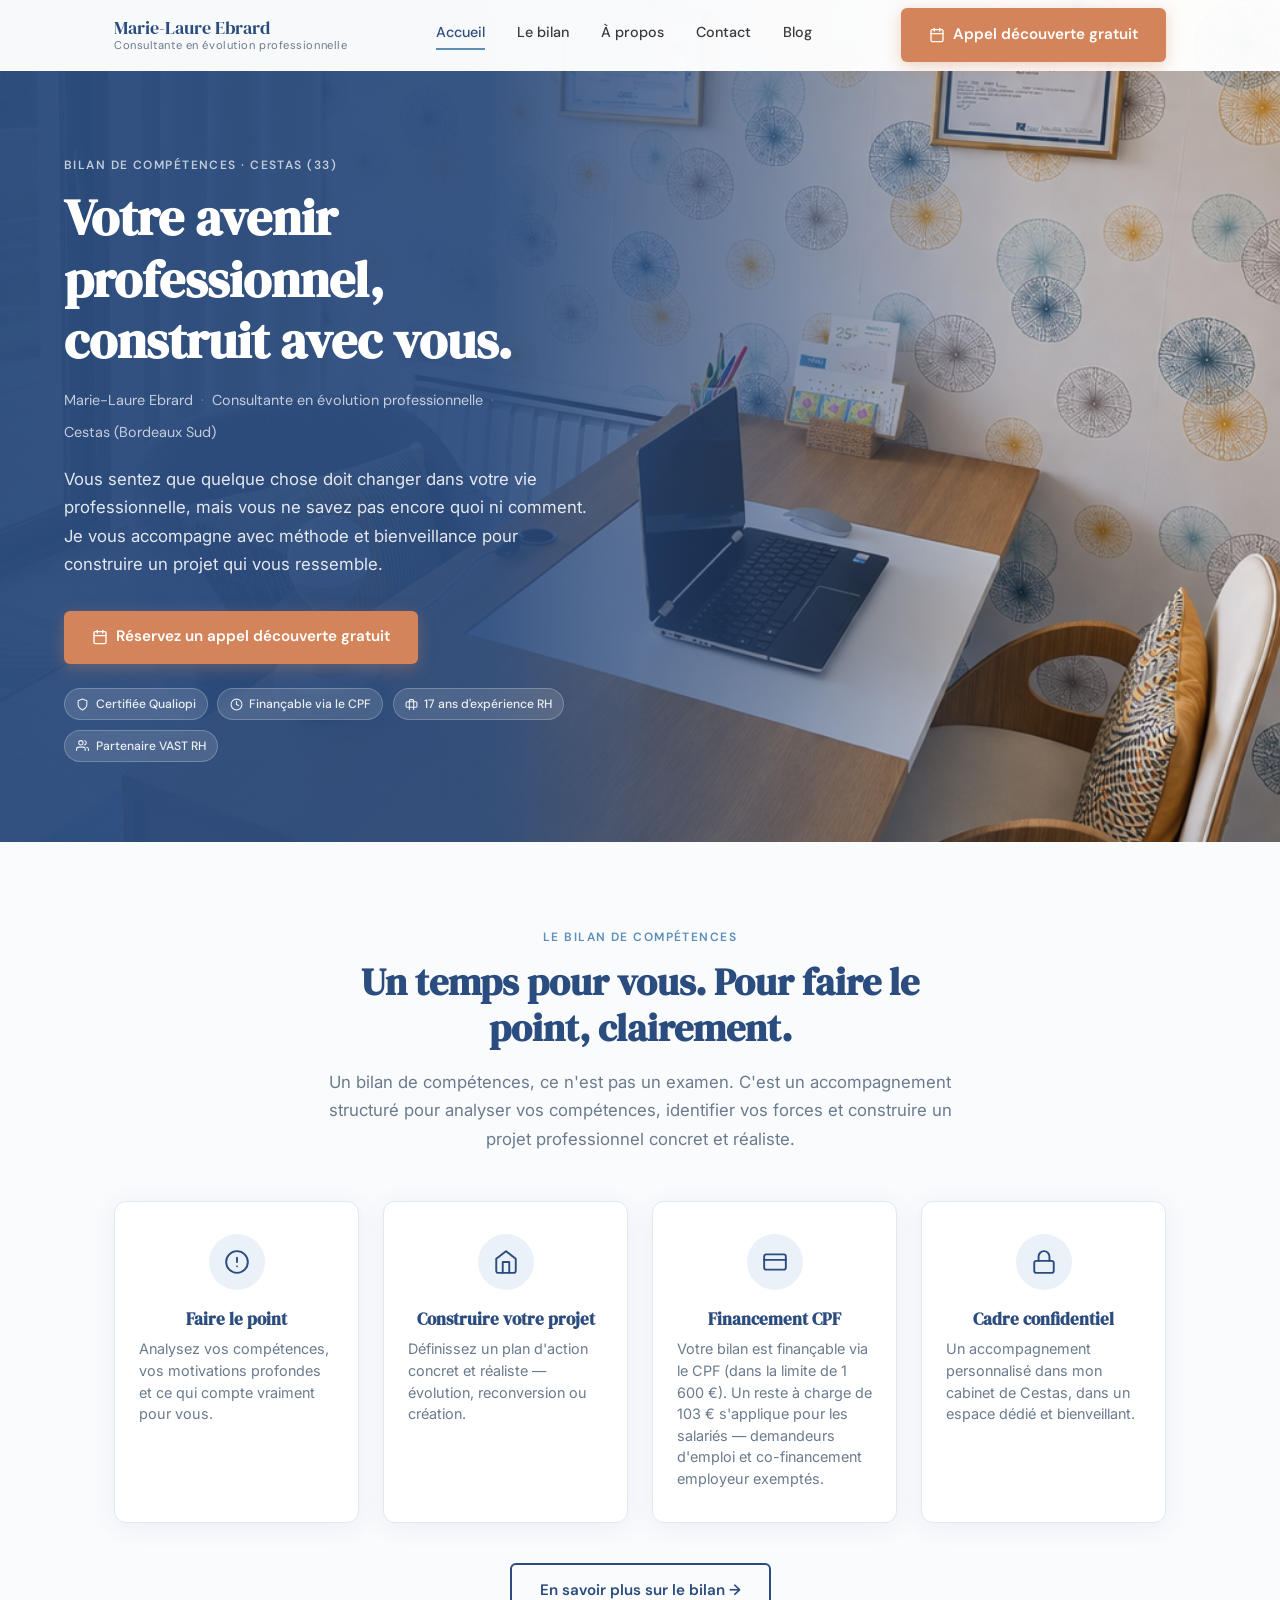
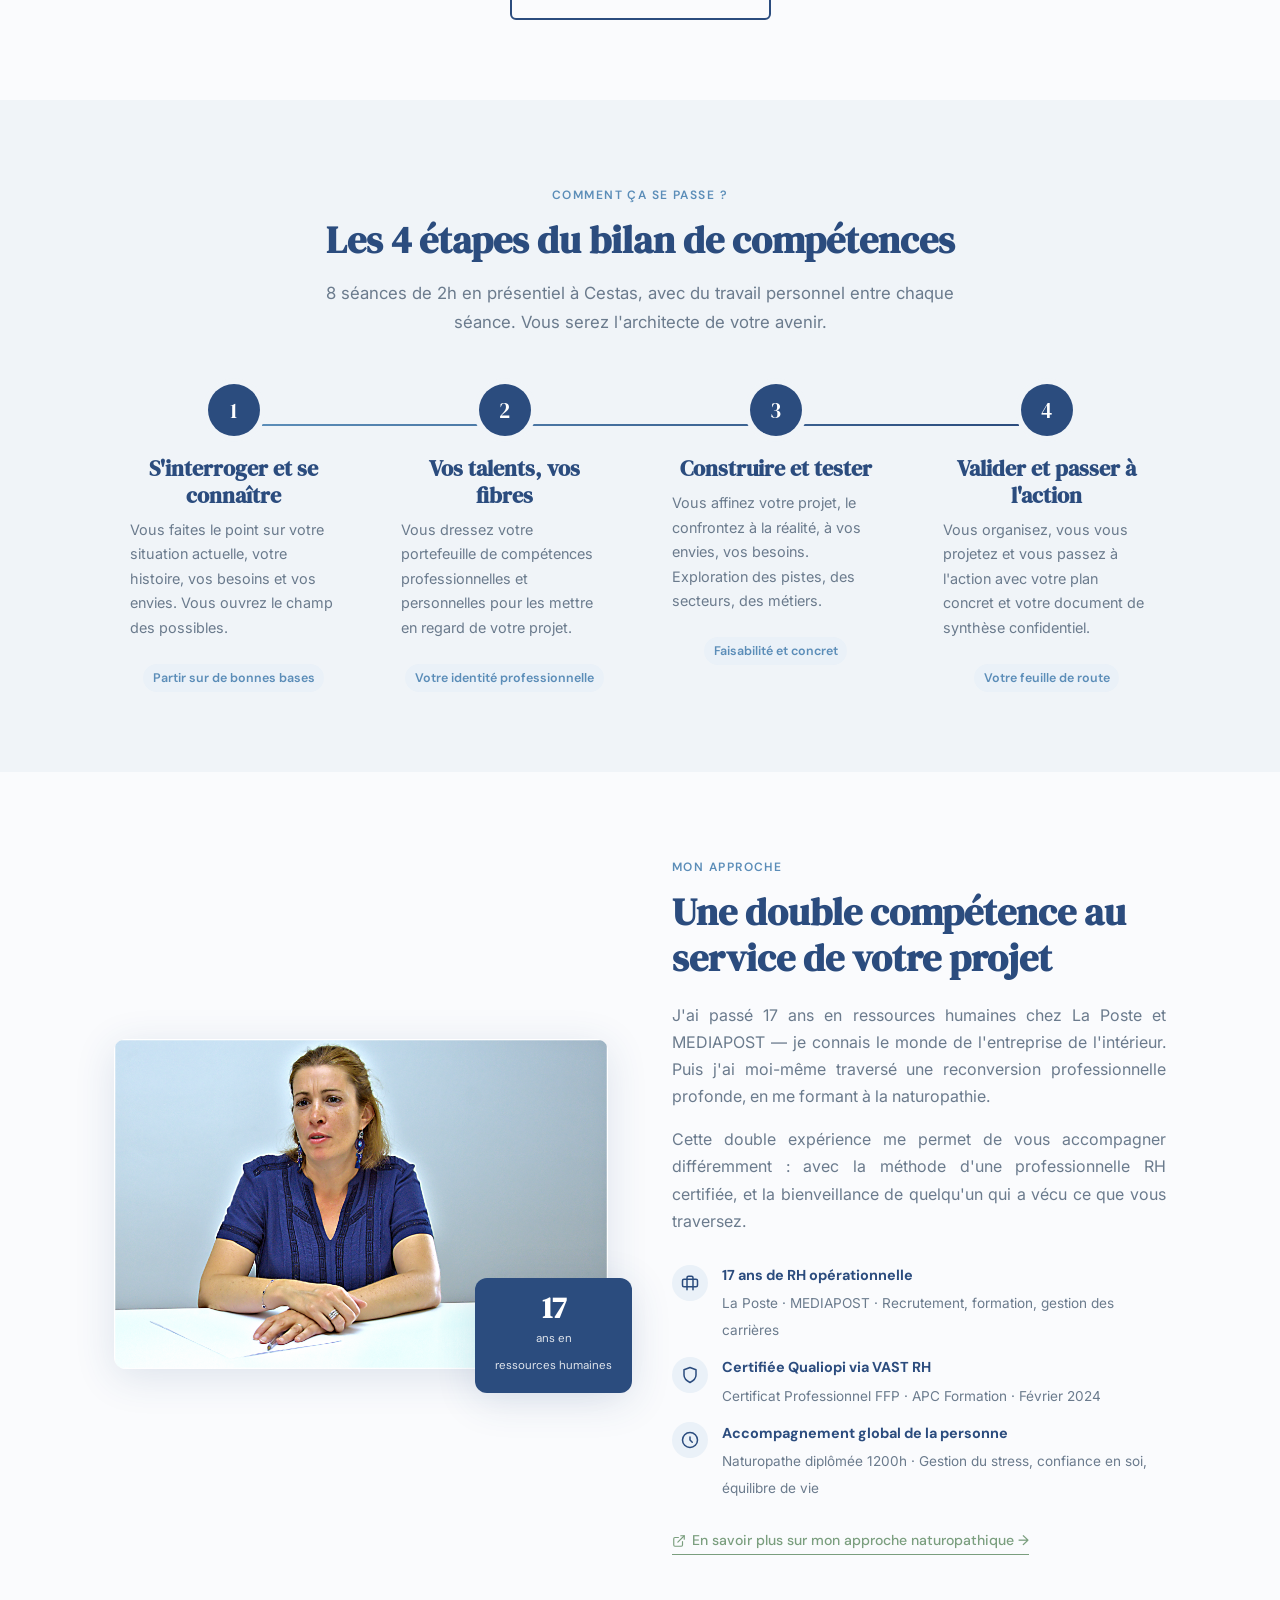
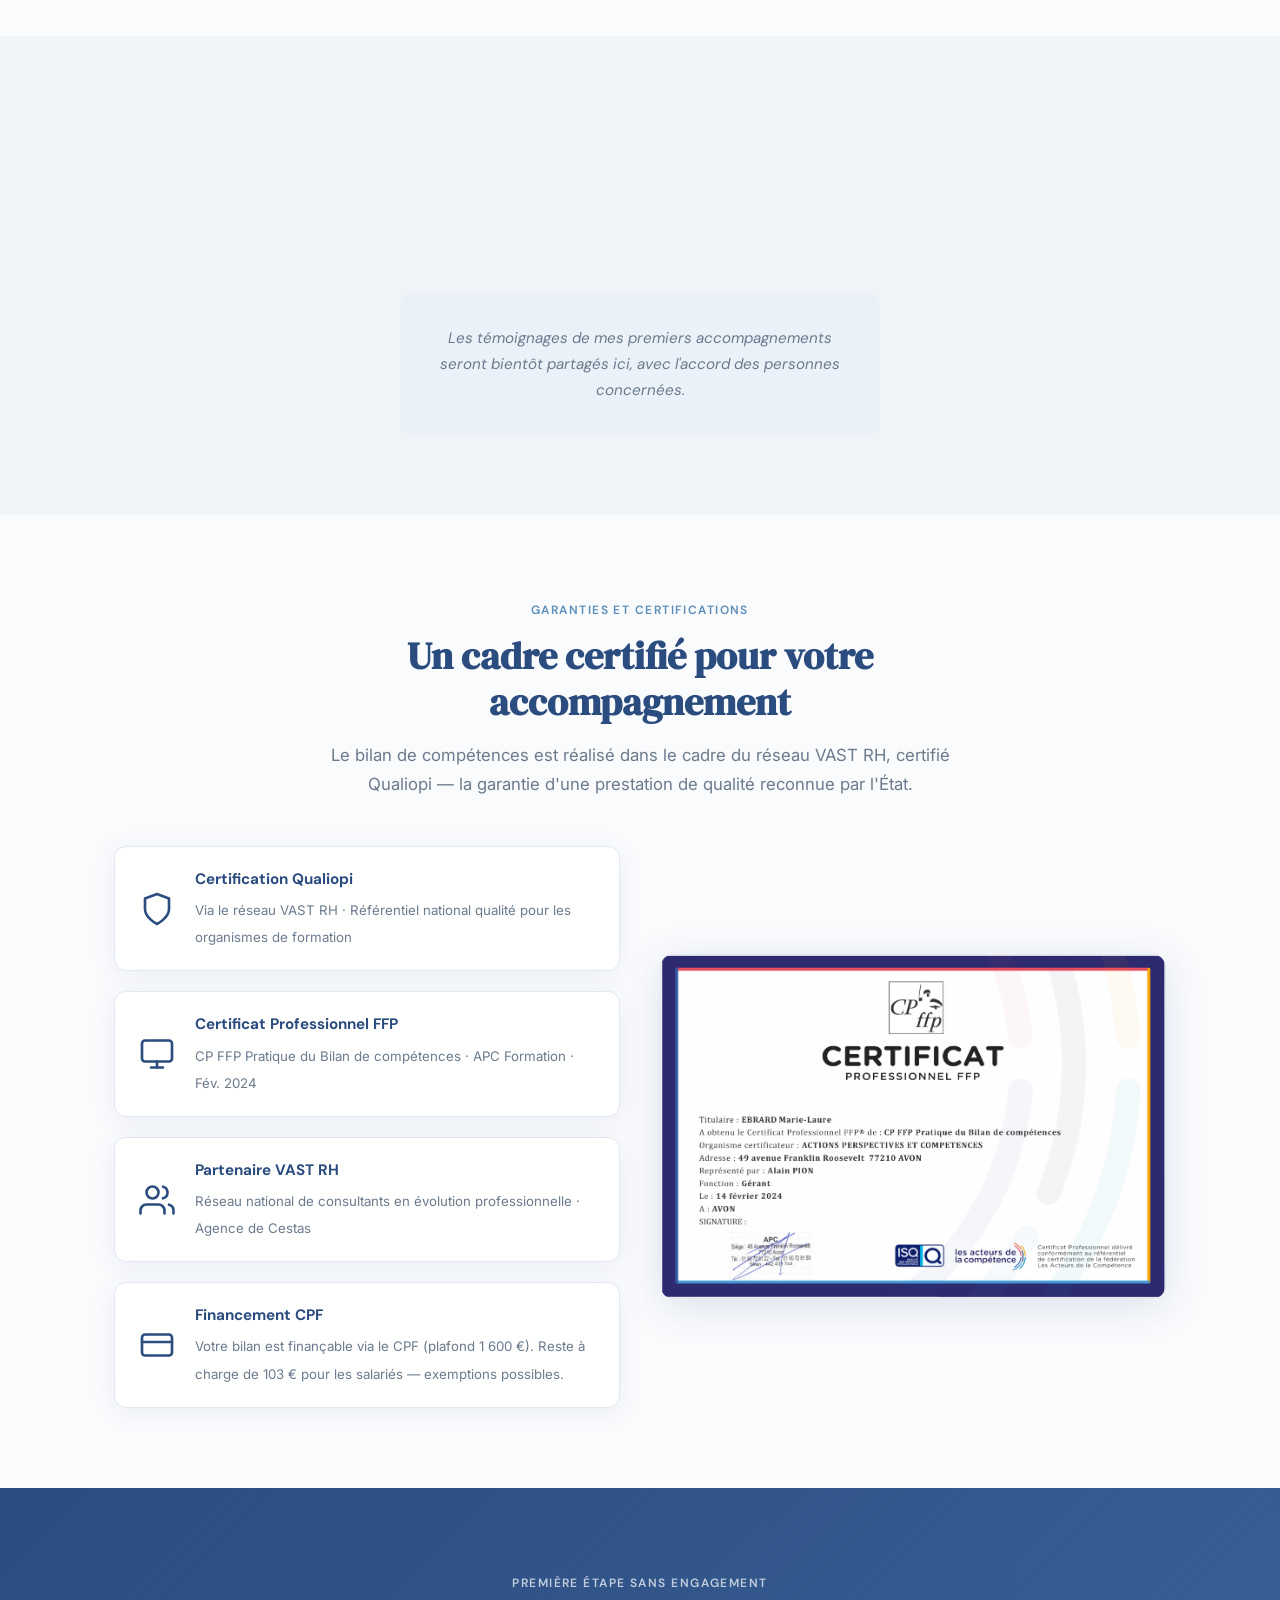
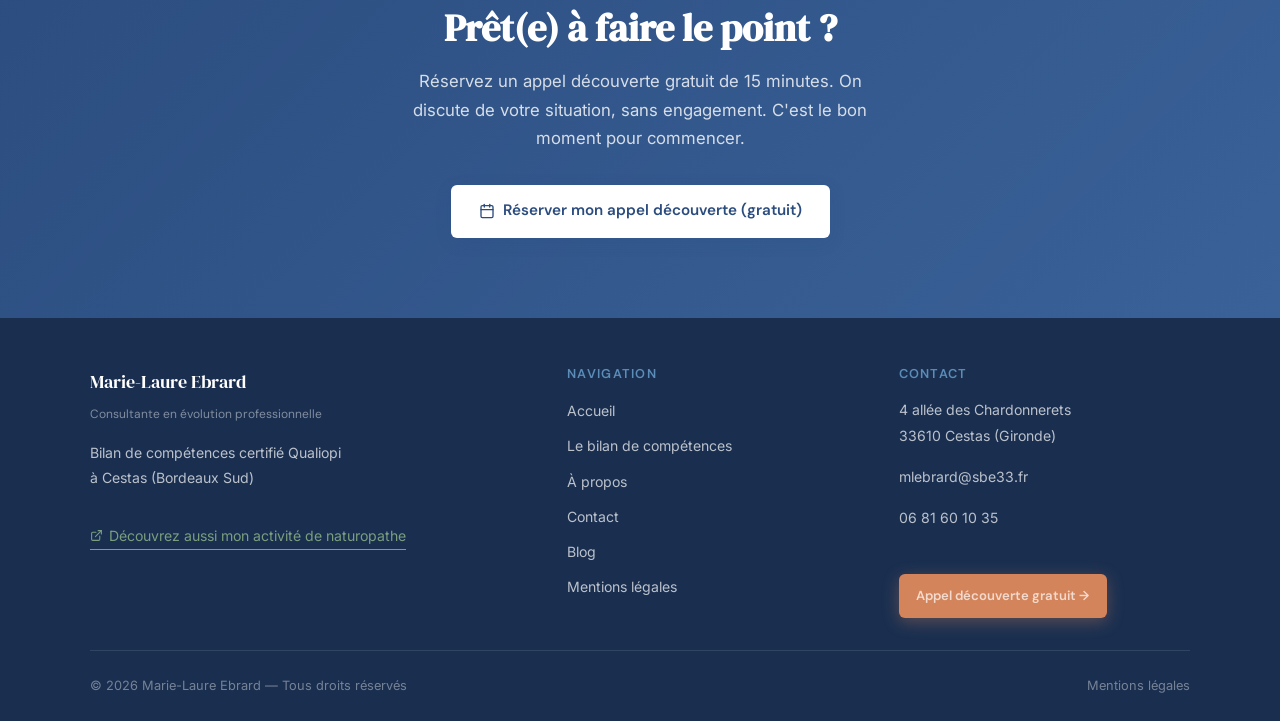
==== commit e7008ebf: "content: réécriture bilan.html depuis le document VAST RH - Définition légale (code du travail art. " ====
--- a/index.html
+++ b/index.html
@@ -18,7 +18,7 @@
   <link rel="preconnect" href="https://fonts.gstatic.com" crossorigin>
   <link href="https://fonts.googleapis.com/css2?family=DM+Serif+Display:ital@0;1&family=DM+Sans:opsz,wght@9..40,400;9..40,500;9..40,600&family=Inter:wght@400;500;600&display=swap" rel="stylesheet">
 
-  <link rel="stylesheet" href="assets/css/style.css?v=5">
+  <link rel="stylesheet" href="assets/css/style.css?v=6">
 </head>
 <body>
 
@@ -163,35 +163,42 @@
 </section>
 
 <!-- ================================================
-     SECTION : LES 3 PHASES
+     SECTION : LES 4 ÉTAPES
      ================================================ -->
 <section class="section section--gris">
   <div class="conteneur">
     <div class="section-entete fade-in">
       <span class="etiquette">Comment ça se passe ?</span>
-      <h2>Un accompagnement en 3 phases</h2>
-      <p>Le bilan se déroule sur plusieurs semaines, à votre rythme, en présentiel dans mon cabinet à Cestas. Jusqu'à 24 heures d'accompagnement individualisé.</p>
+      <h2>Les 4 étapes du bilan de compétences</h2>
+      <p>8 séances de 2h en présentiel à Cestas, avec du travail personnel entre chaque séance. Vous serez l'architecte de votre avenir.</p>
     </div>
 
     <div class="phases">
       <div class="phase fade-in">
         <div class="phase-numero">1</div>
-        <h3>Phase préliminaire</h3>
-        <p>On définit ensemble vos besoins, vos attentes et les objectifs du bilan. C'est votre bilan — il est pensé pour vous.</p>
-        <span class="phase-duree">2 à 3 séances</span>
+        <h3>S'interroger et se connaître</h3>
+        <p>Vous faites le point sur votre situation actuelle, votre histoire, vos besoins et vos envies. Vous ouvrez le champ des possibles.</p>
+        <span class="phase-duree">Partir sur de bonnes bases</span>
       </div>
 
       <div class="phase fade-in">
         <div class="phase-numero">2</div>
-        <h3>Phase d'investigation</h3>
-        <p>Exploration de vos compétences, valeurs, motivations et aspirations à travers des outils validés et des échanges approfondis.</p>
-        <span class="phase-duree">Le cœur du bilan</span>
+        <h3>Vos talents, vos fibres</h3>
+        <p>Vous dressez votre portefeuille de compétences professionnelles et personnelles pour les mettre en regard de votre projet.</p>
+        <span class="phase-duree">Votre identité professionnelle</span>
       </div>
 
       <div class="phase fade-in">
         <div class="phase-numero">3</div>
-        <h3>Phase de conclusion</h3>
-        <p>Formalisation de votre projet, plan d'action concret et document de synthèse confidentiel que vous conservez.</p>
+        <h3>Construire et tester</h3>
+        <p>Vous affinez votre projet, le confrontez à la réalité, à vos envies, vos besoins. Exploration des pistes, des secteurs, des métiers.</p>
+        <span class="phase-duree">Faisabilité et concret</span>
+      </div>
+
+      <div class="phase fade-in">
+        <div class="phase-numero">4</div>
+        <h3>Valider et passer à l'action</h3>
+        <p>Vous organisez, vous vous projetez et vous passez à l'action avec votre plan concret et votre document de synthèse confidentiel.</p>
         <span class="phase-duree">Votre feuille de route</span>
       </div>
     </div>
--- a/assets/css/style.css
+++ b/assets/css/style.css
@@ -438,7 +438,7 @@
    ================================================ */
 .phases {
   display: grid;
-  grid-template-columns: repeat(3, 1fr);
+  grid-template-columns: repeat(4, 1fr);
   gap: 2rem;
   position: relative;
 }
@@ -447,8 +447,8 @@
   content: '';
   position: absolute;
   top: 2.5rem;
-  left: calc(16.66% + 1rem);
-  right: calc(16.66% + 1rem);
+  left: calc(12.5% + 1rem);
+  right: calc(12.5% + 1rem);
   height: 2px;
   background: linear-gradient(to right, var(--bleu-clair), var(--bleu-profond));
   z-index: 0;
@@ -883,7 +883,7 @@
    ================================================ */
 @media (max-width: 900px) {
   .grille-avantages { grid-template-columns: repeat(2, 1fr); }
-  .phases { grid-template-columns: 1fr; gap: 2rem; }
+  .phases { grid-template-columns: repeat(2, 1fr); gap: 1.5rem; }
   .phases::before { display: none; }
   .approche-grille { grid-template-columns: 1fr; gap: 2.5rem; }
   .approche-image { max-width: 340px; margin: 0 auto; }
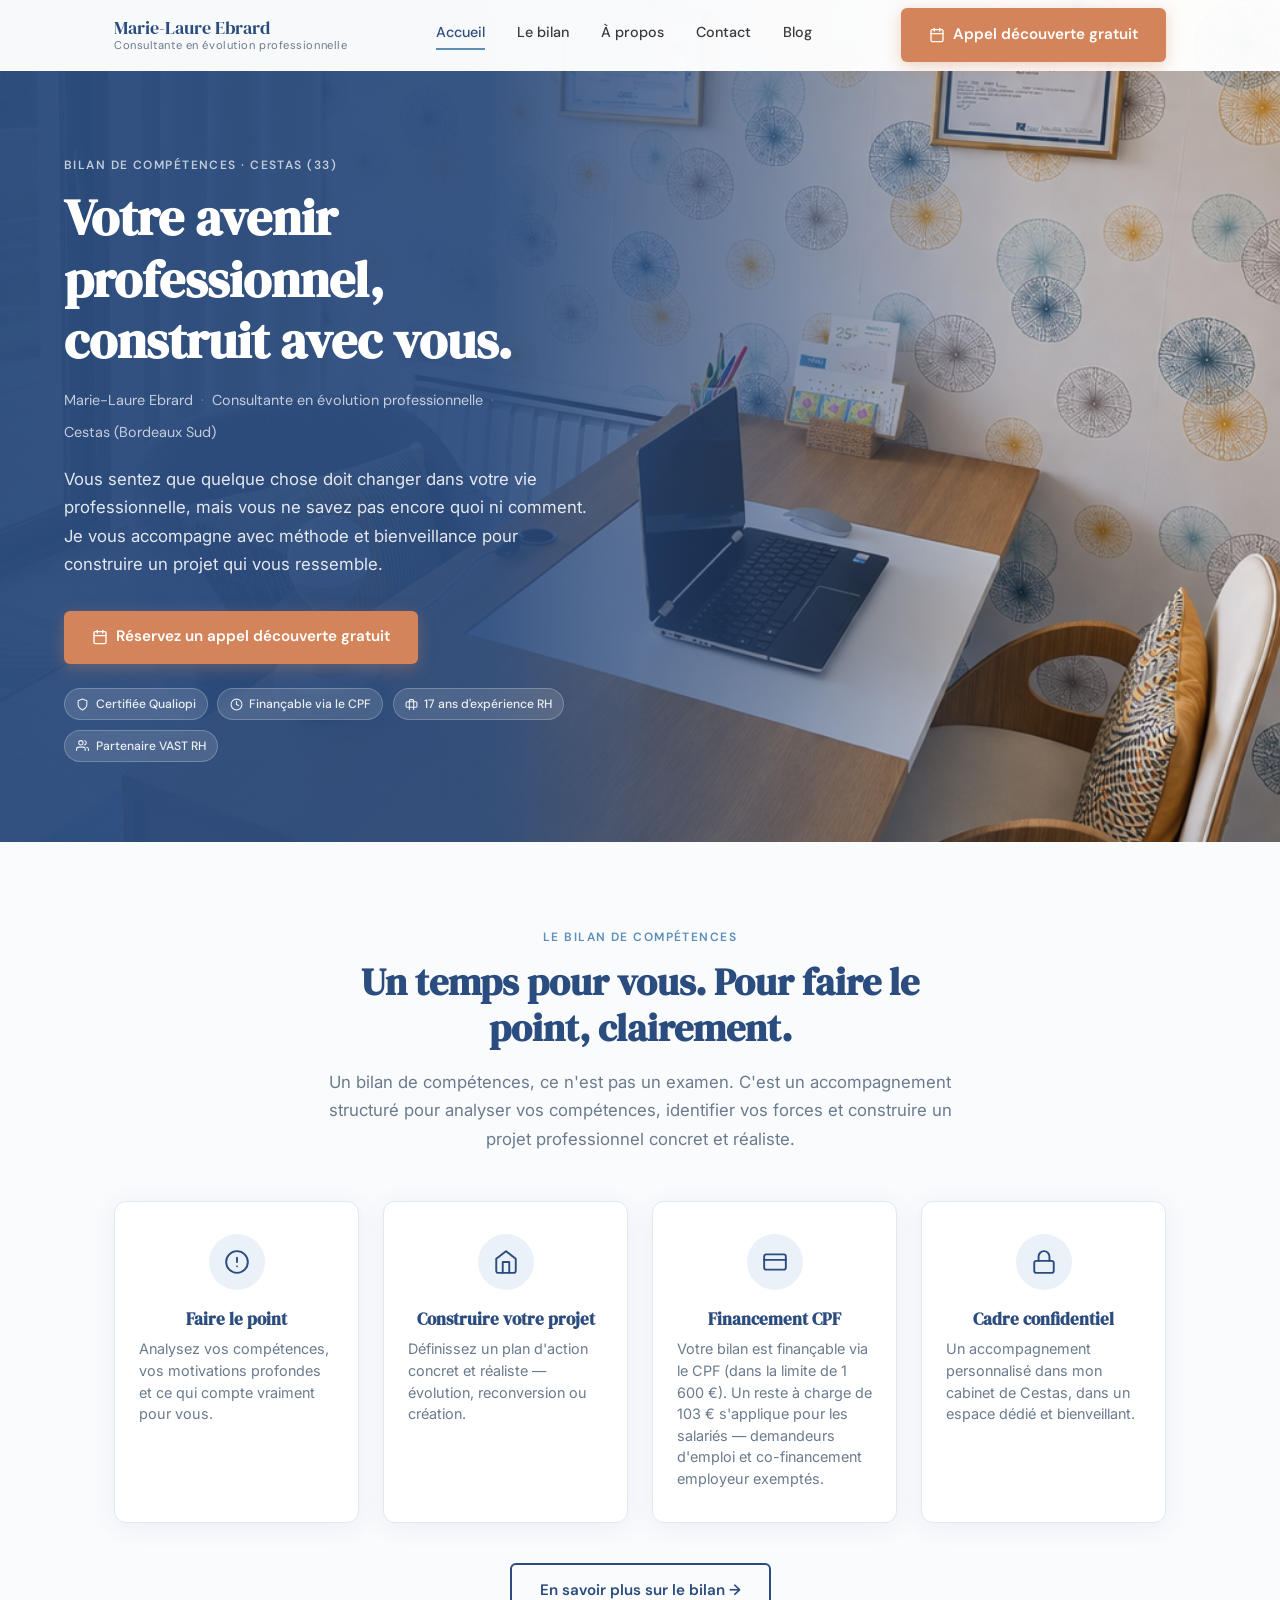
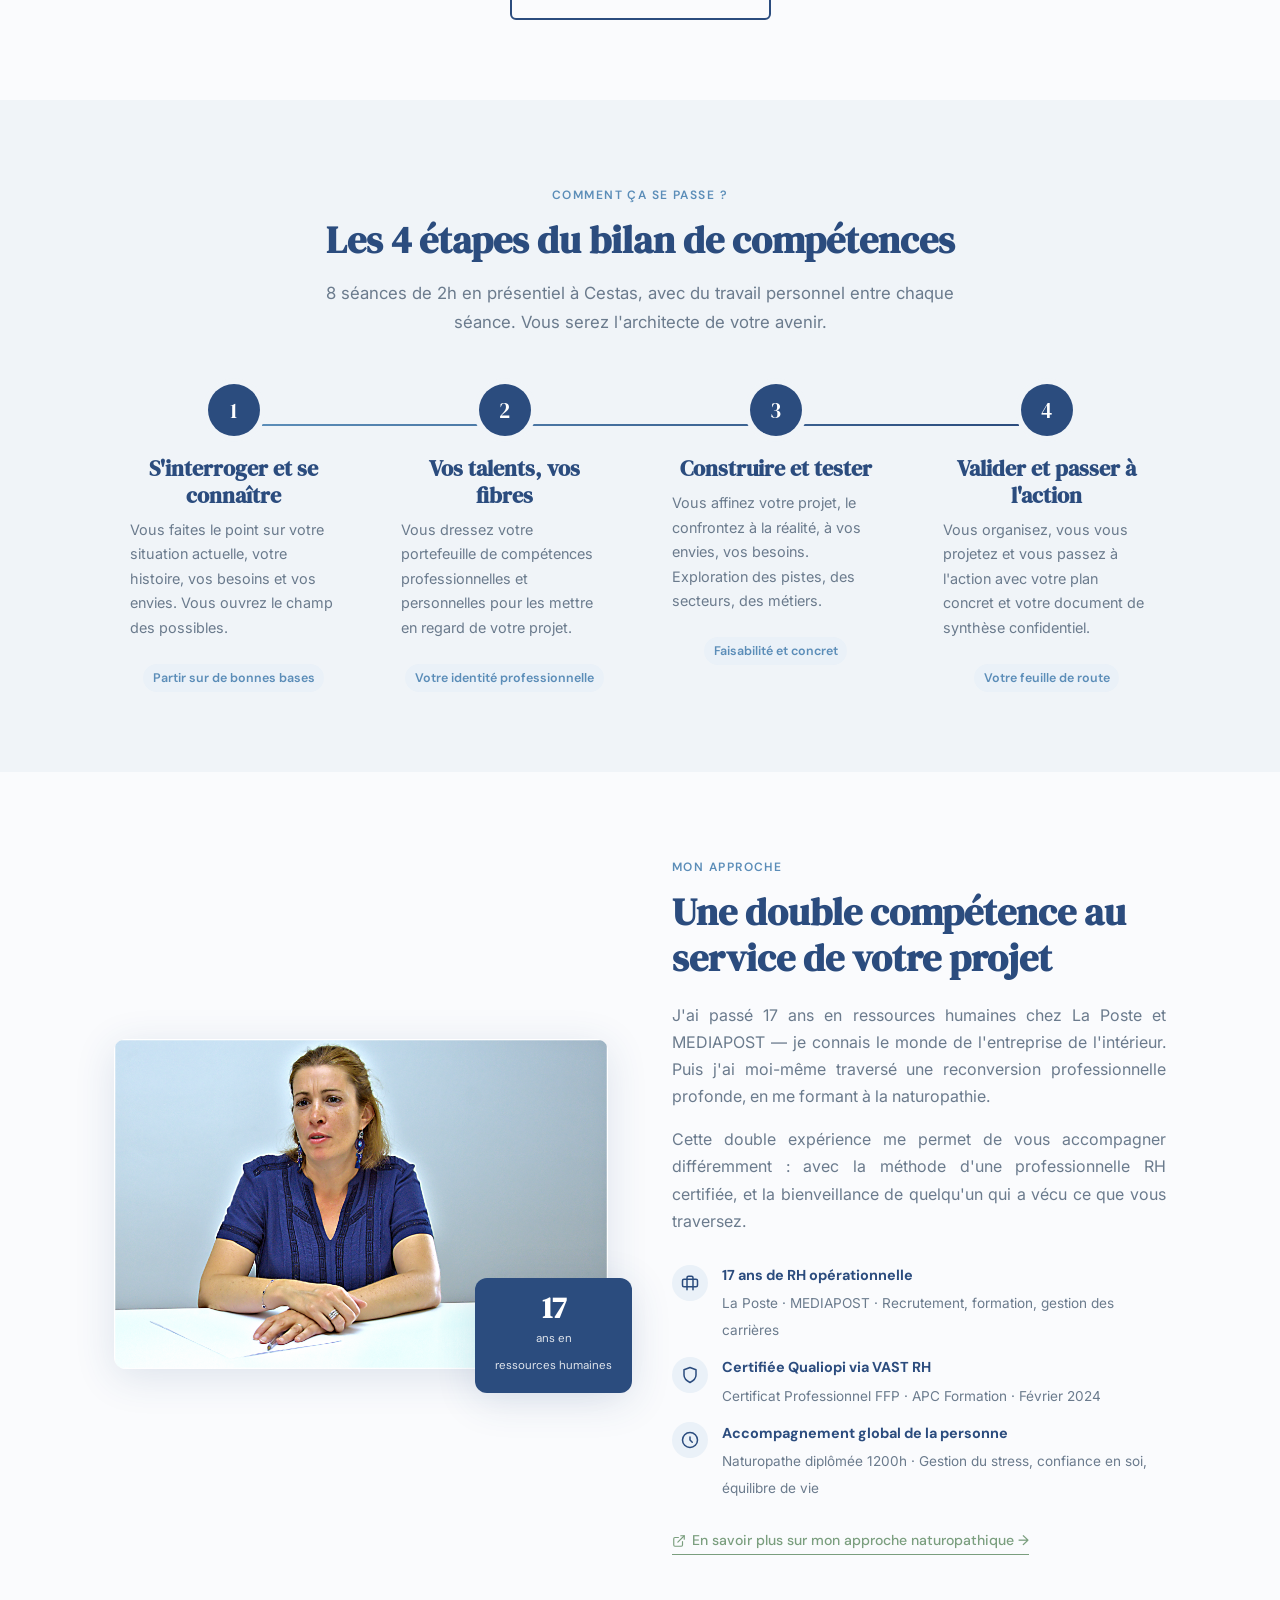
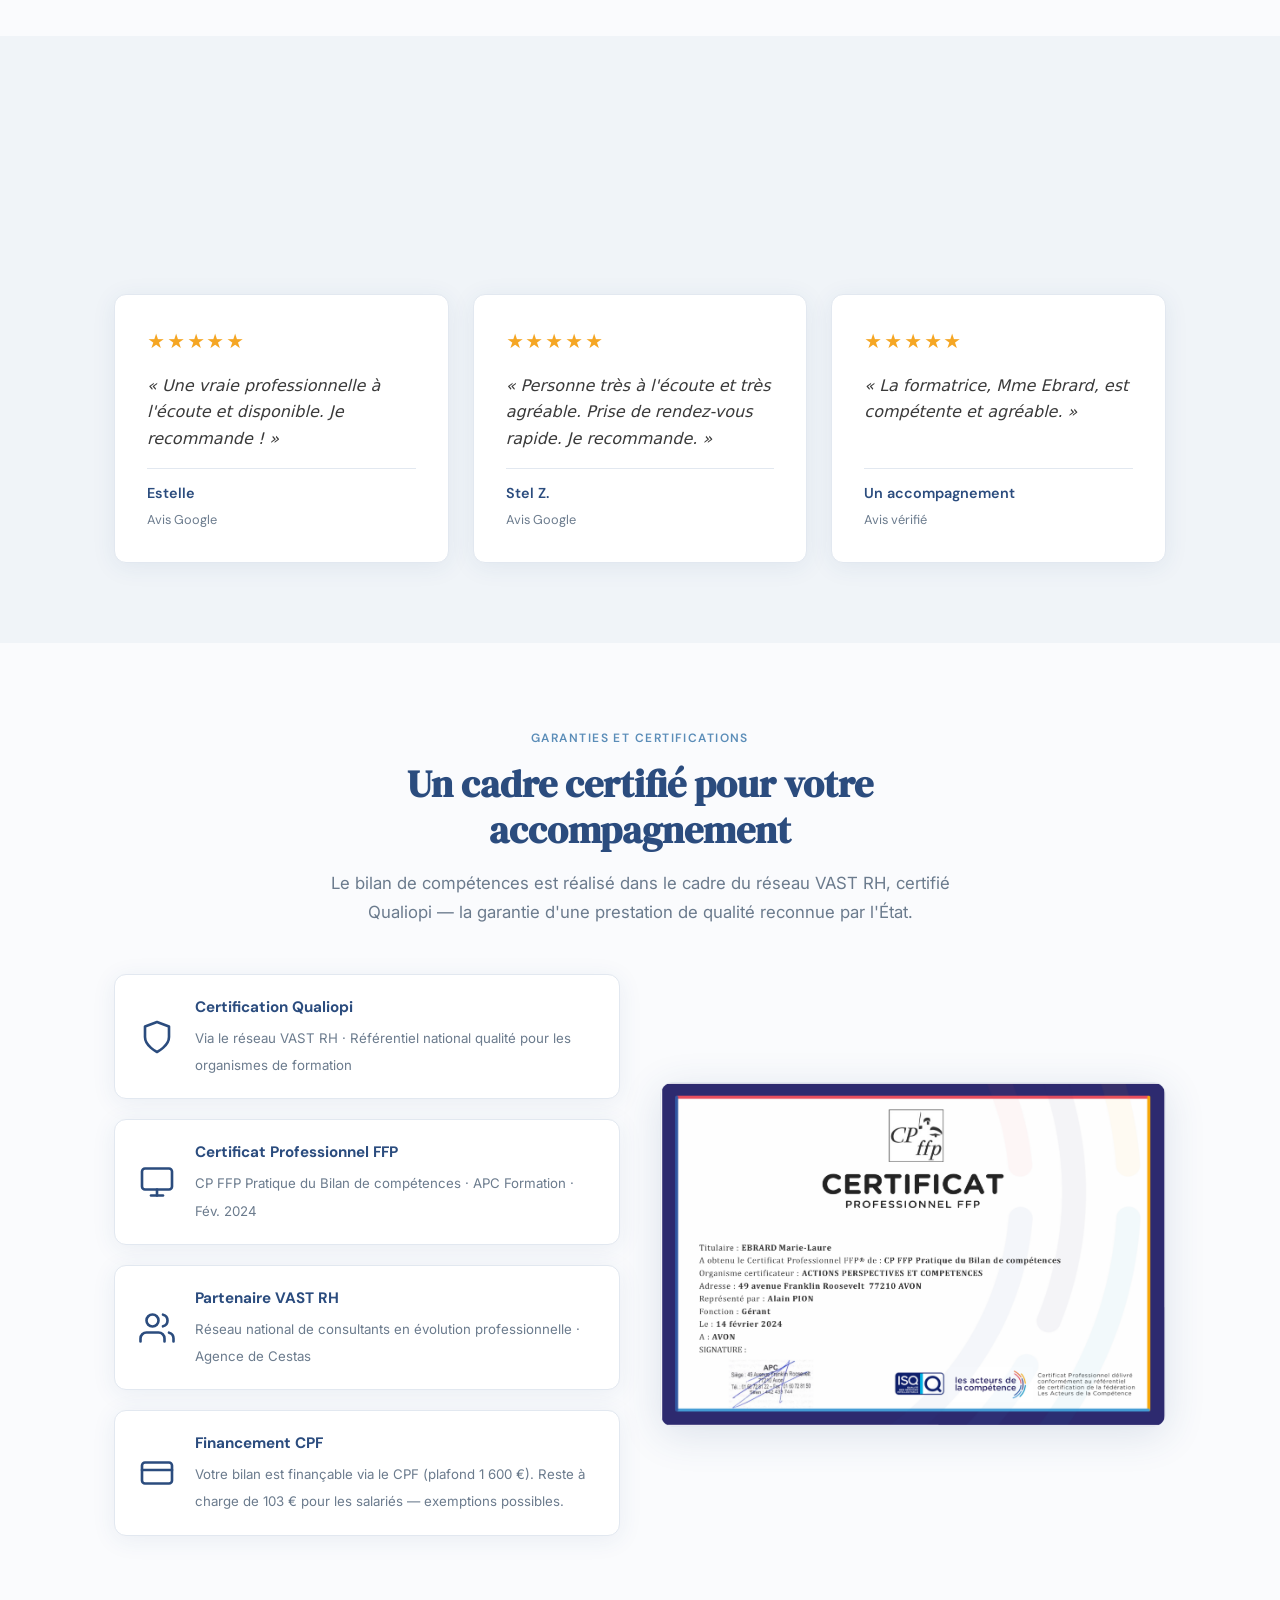
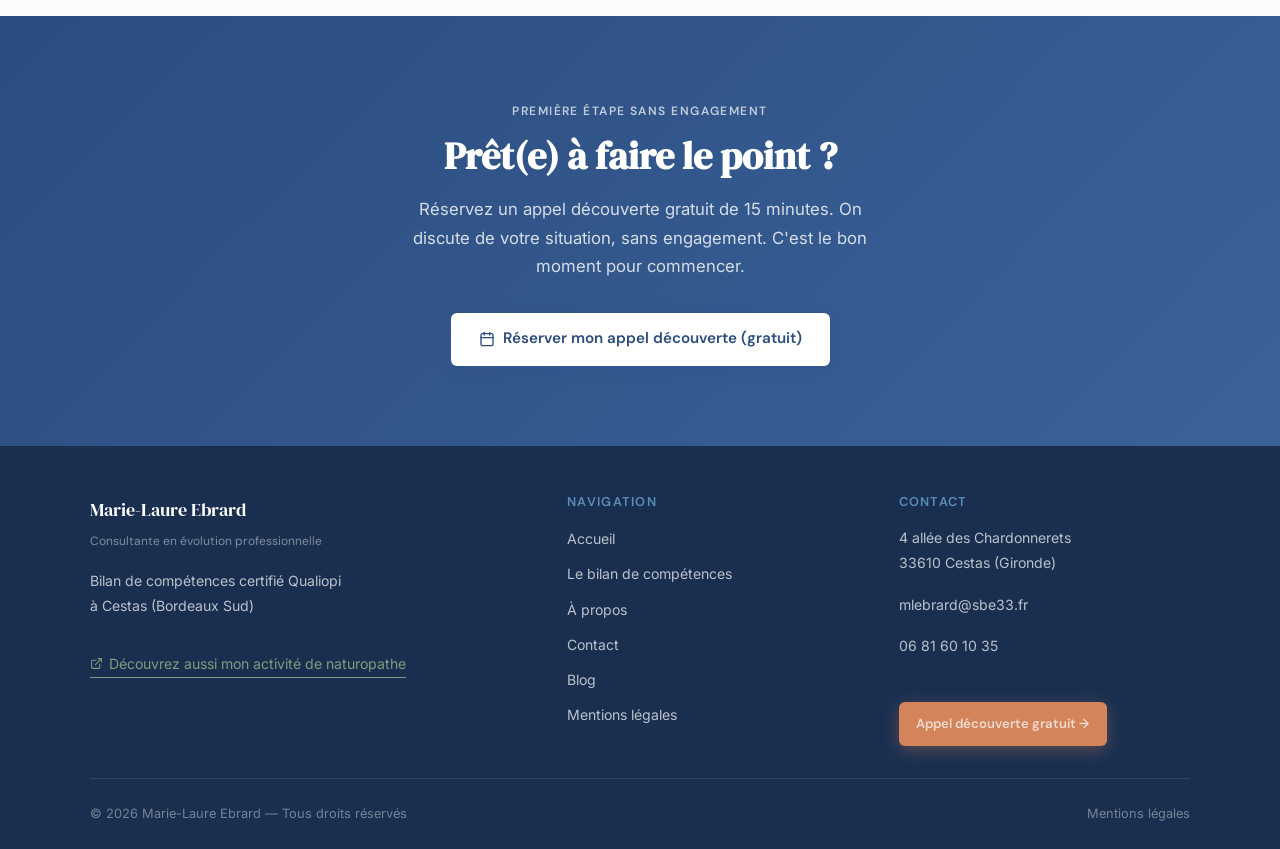
==== commit 8f34438b: "feat: ajouter les vrais témoignages Google + refonte section testimonials - Remplace le placeholder " ====
--- a/index.html
+++ b/index.html
@@ -18,7 +18,7 @@
   <link rel="preconnect" href="https://fonts.gstatic.com" crossorigin>
   <link href="https://fonts.googleapis.com/css2?family=DM+Serif+Display:ital@0;1&family=DM+Sans:opsz,wght@9..40,400;9..40,500;9..40,600&family=Inter:wght@400;500;600&display=swap" rel="stylesheet">
 
-  <link rel="stylesheet" href="assets/css/style.css?v=6">
+  <link rel="stylesheet" href="assets/css/style.css?v=7">
 </head>
 <body>
 
@@ -285,13 +285,41 @@
       <h2>Ce que disent ceux que j'ai accompagnés</h2>
     </div>
 
-    <div class="fade-in">
-      <div class="temoignages-placeholder">
-        <p style="margin-bottom:0; font-style: italic; color: var(--texte-secondaire);">
-          Les témoignages de mes premiers accompagnements seront bientôt partagés ici,
-          avec l'accord des personnes concernées.
-        </p>
-      </div>
+    <div class="temoignages-grille fade-in">
+
+      <div class="temoignage">
+        <div class="temoignage-etoiles" aria-label="5 étoiles sur 5">★★★★★</div>
+        <blockquote class="temoignage-texte">
+          « Une vraie professionnelle à l'écoute et disponible. Je recommande ! »
+        </blockquote>
+        <div class="temoignage-auteur">
+          <span class="temoignage-nom">Estelle</span>
+          <span class="temoignage-source">Avis Google</span>
+        </div>
+      </div>
+
+      <div class="temoignage">
+        <div class="temoignage-etoiles" aria-label="5 étoiles sur 5">★★★★★</div>
+        <blockquote class="temoignage-texte">
+          « Personne très à l'écoute et très agréable. Prise de rendez-vous rapide. Je recommande. »
+        </blockquote>
+        <div class="temoignage-auteur">
+          <span class="temoignage-nom">Stel Z.</span>
+          <span class="temoignage-source">Avis Google</span>
+        </div>
+      </div>
+
+      <div class="temoignage">
+        <div class="temoignage-etoiles" aria-label="5 étoiles sur 5">★★★★★</div>
+        <blockquote class="temoignage-texte">
+          « La formatrice, Mme Ebrard, est compétente et agréable. »
+        </blockquote>
+        <div class="temoignage-auteur">
+          <span class="temoignage-nom">Un accompagnement</span>
+          <span class="temoignage-source">Avis vérifié</span>
+        </div>
+      </div>
+
     </div>
   </div>
 </section>
--- a/assets/css/style.css
+++ b/assets/css/style.css
@@ -621,7 +621,7 @@
    ================================================ */
 .temoignages-grille {
   display: grid;
-  grid-template-columns: repeat(2, 1fr);
+  grid-template-columns: repeat(3, 1fr);
   gap: 1.5rem;
 }
 
@@ -631,33 +631,45 @@
   border-radius: var(--rayon-large);
   padding: 2rem;
   box-shadow: var(--ombre);
-}
-
-.temoignage-guillemets {
-  font-family: var(--font-titre);
-  font-size: 3.5rem;
-  color: var(--bleu-tres-clair);
-  line-height: 1;
-  margin-bottom: -0.5rem;
-  color: var(--bleu-clair);
-  opacity: 0.4;
-}
-
-.temoignage p {
+  display: flex;
+  flex-direction: column;
+  gap: 1rem;
+}
+
+.temoignage-etoiles {
+  color: #F5A623;
+  font-size: 1.1rem;
+  letter-spacing: 0.1em;
+}
+
+.temoignage-texte {
   font-style: italic;
   color: var(--texte-principal);
-  line-height: 1.6;
-  margin-bottom: 1.25rem;
+  line-height: 1.65;
+  margin: 0;
+  flex: 1;
+  text-align: left;
+  hyphens: none;
 }
 
 .temoignage-auteur {
-  font-family: var(--font-accent);
-  font-size: 0.85rem;
+  display: flex;
+  flex-direction: column;
+  gap: 0.2rem;
+  border-top: 1px solid var(--bordure);
+  padding-top: 0.75rem;
+}
+
+.temoignage-nom {
+  font-family: var(--font-accent);
+  font-size: 0.9rem;
   font-weight: 600;
   color: var(--bleu-profond);
 }
 
-.temoignage-auteur span {
+.temoignage-source {
+  font-family: var(--font-accent);
+  font-size: 0.8rem;
   font-weight: 400;
   color: var(--texte-secondaire);
 }
@@ -928,6 +940,7 @@
   /* Grilles */
   .grille-avantages { grid-template-columns: 1fr; }
   .temoignages-grille { grid-template-columns: 1fr; }
+  .temoignage-texte { text-align: left; hyphens: none; }
   .footer-grille { grid-template-columns: 1fr; }
   .footer-bas { flex-direction: column; text-align: center; }
 
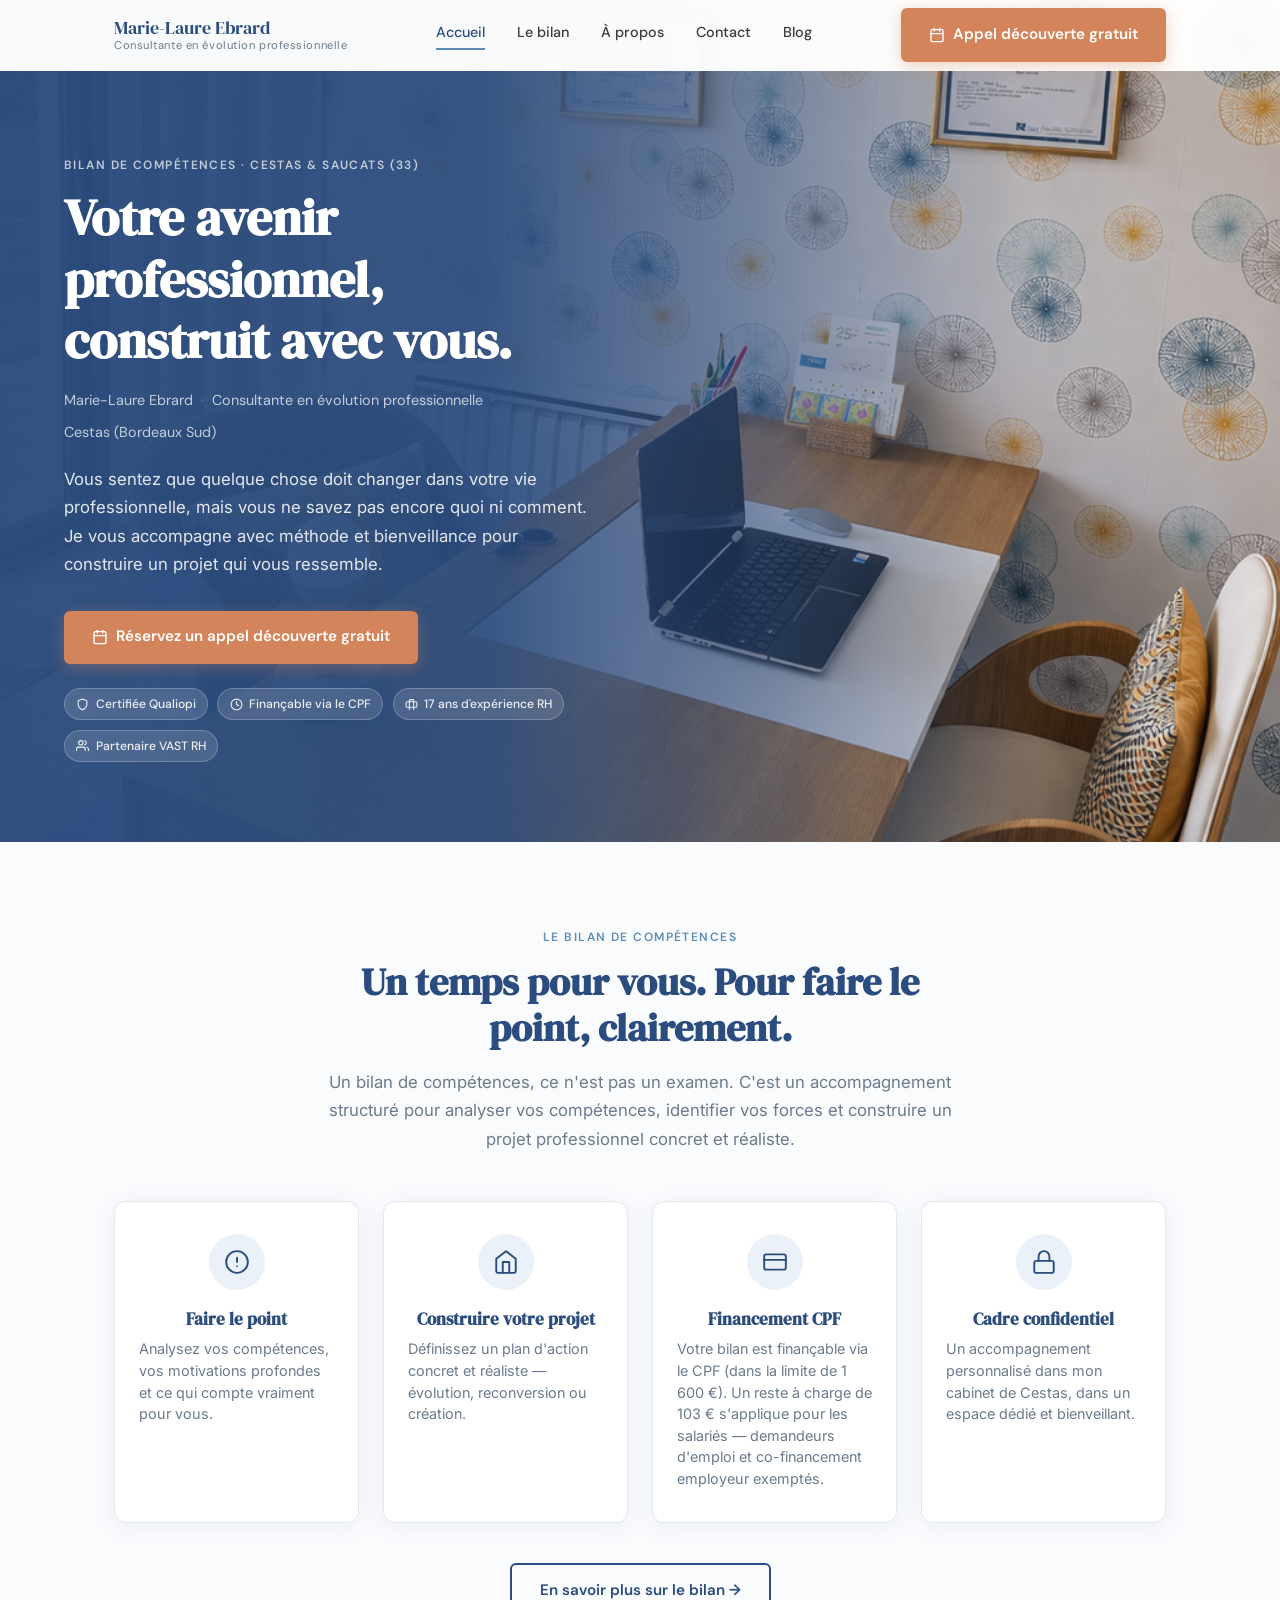
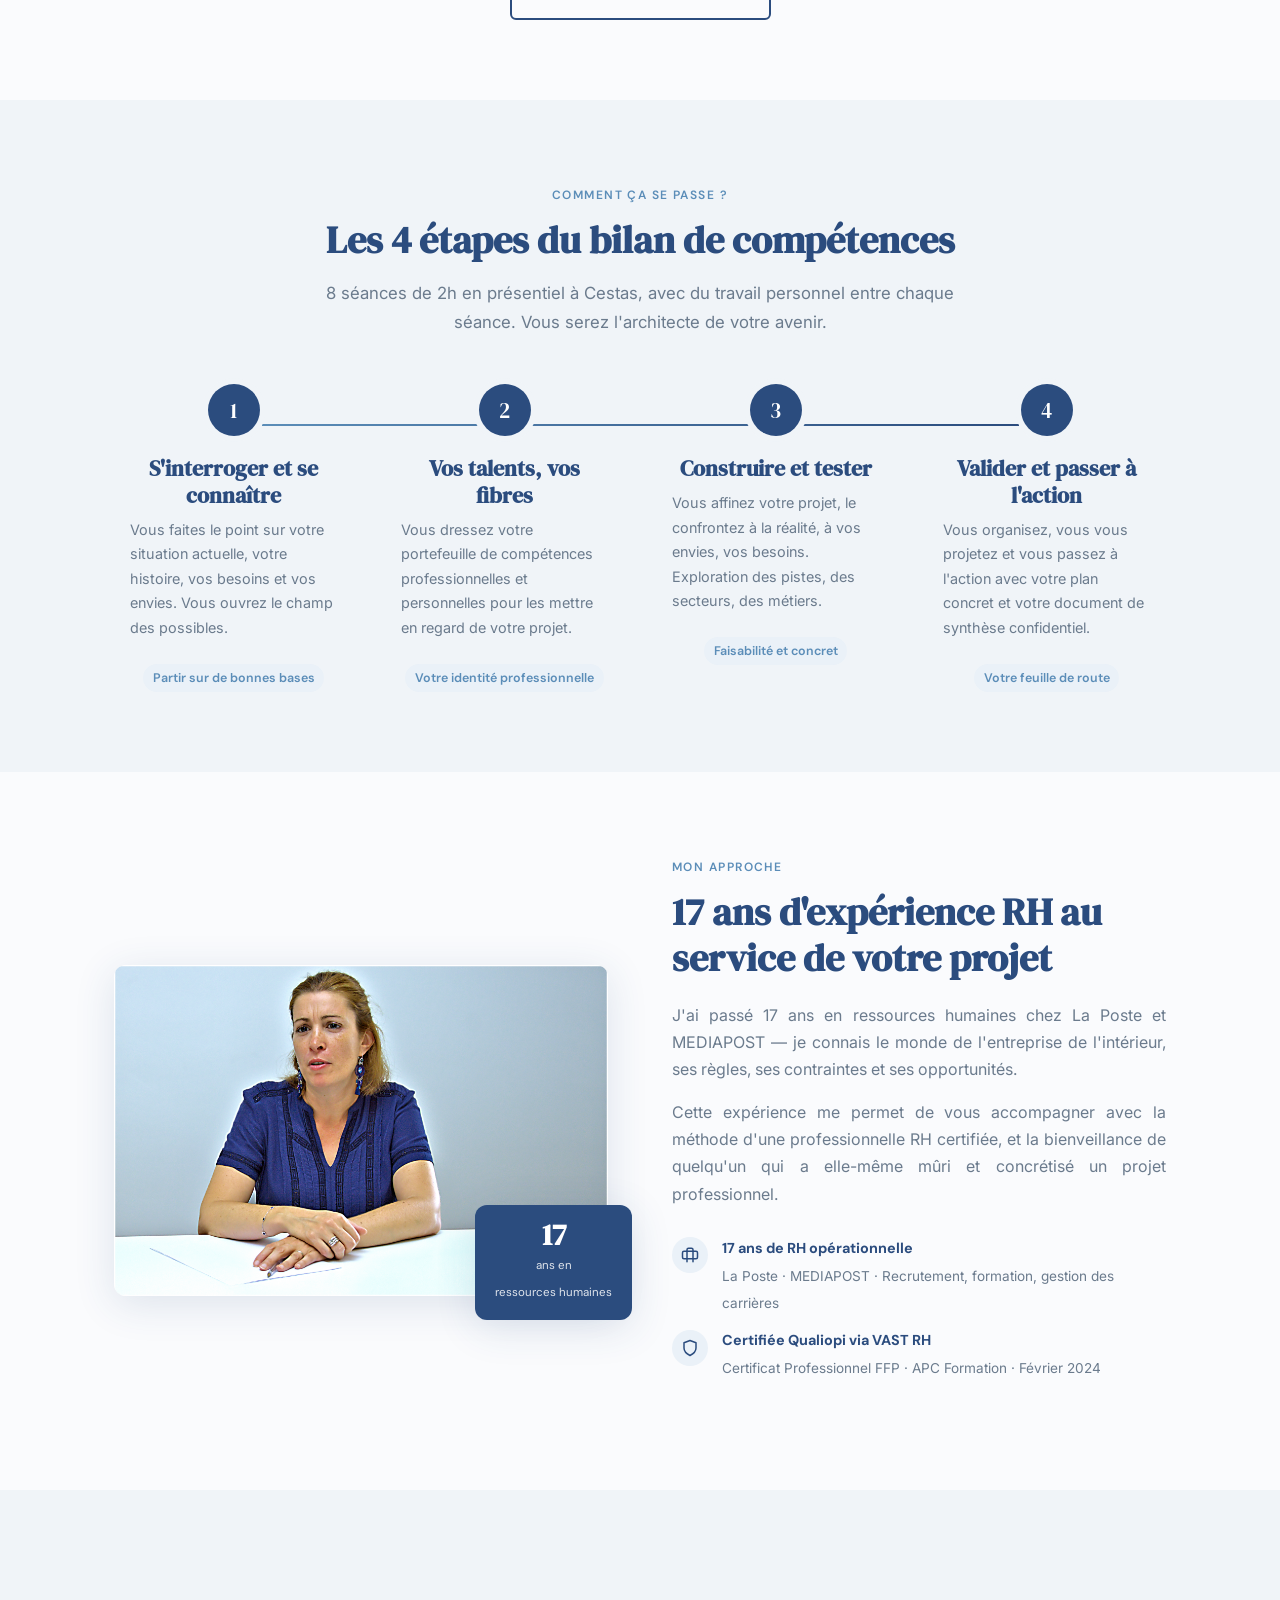
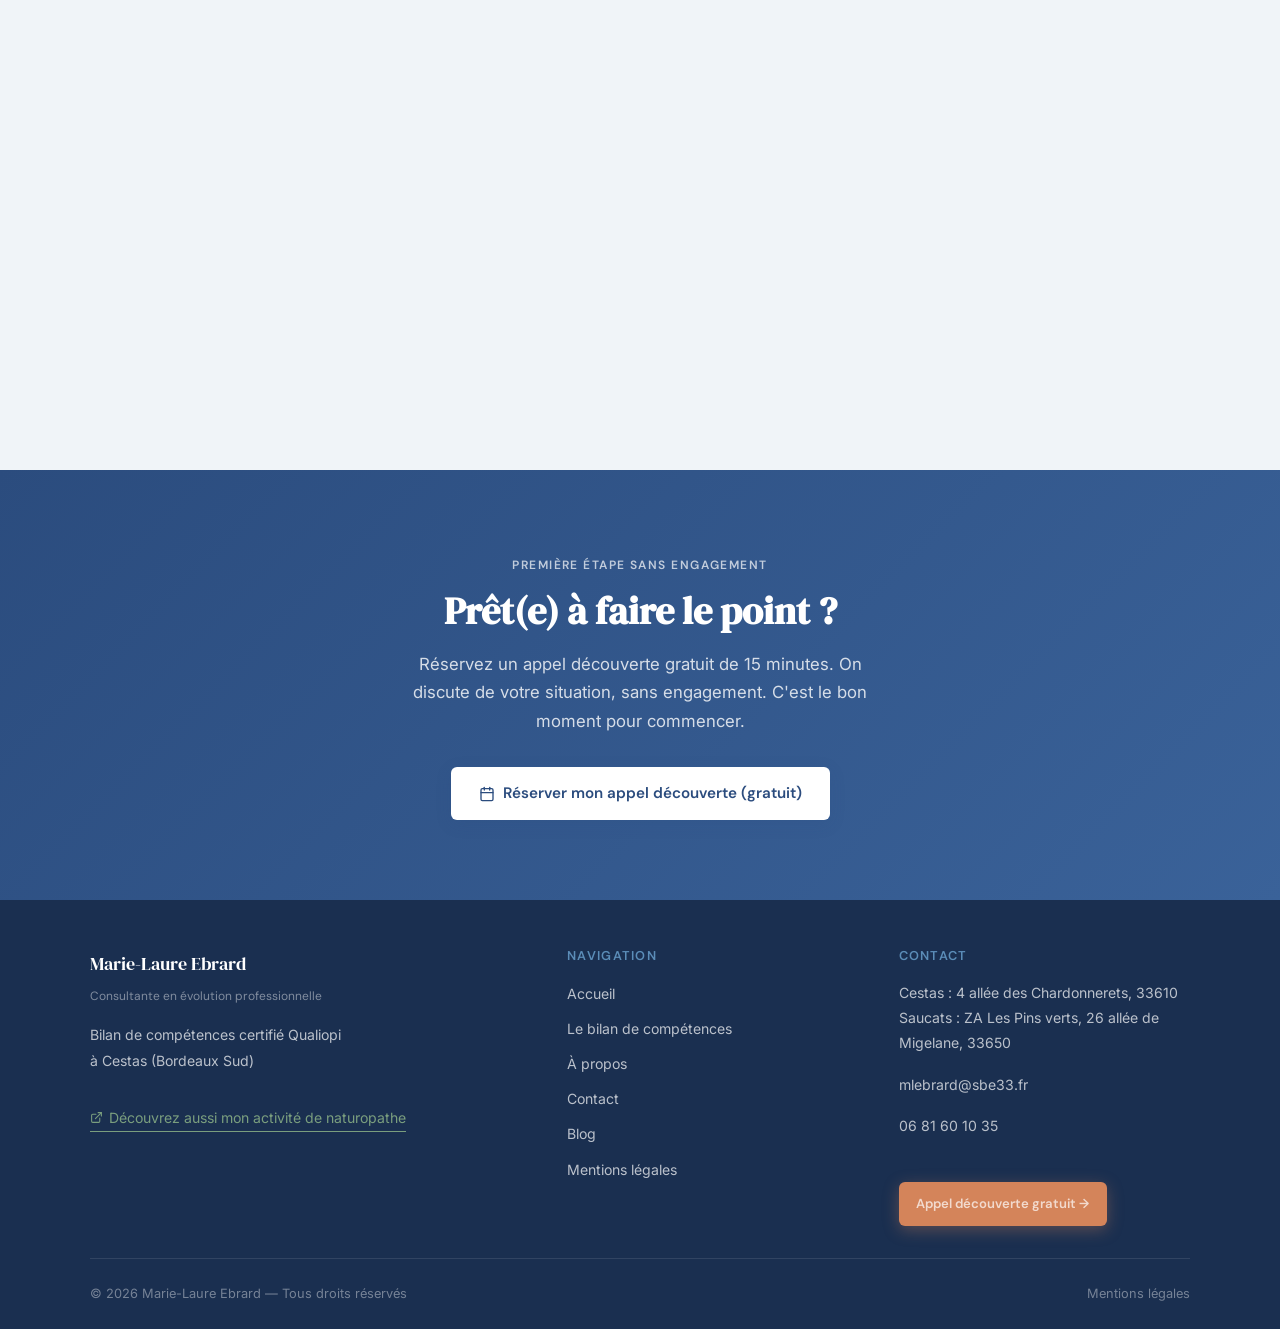
==== commit 94578e9a: "content: retrait références naturo, ajout Saucats, révision parcours et avis - Accueil : suppression" ====
--- a/index.html
+++ b/index.html
@@ -60,7 +60,7 @@
   <img class="hero-bg" src="assets/images/cabinet/bureau.png" alt="" aria-hidden="true" loading="eager">
   <div class="hero-overlay" aria-hidden="true"></div>
   <div class="hero-contenu">
-    <span class="etiquette etiquette--claire">Bilan de compétences · Cestas (33)</span>
+    <span class="etiquette etiquette--claire">Bilan de compétences · Cestas &amp; Saucats (33)</span>
     <h1>Votre avenir professionnel,<br>construit avec vous.</h1>
 
     <p class="hero-identite">
@@ -223,15 +223,14 @@
 
       <div class="approche-texte fade-in">
         <span class="etiquette">Mon approche</span>
-        <h2>Une double compétence au service de votre projet</h2>
+        <h2>17 ans d'expérience RH au service de votre projet</h2>
         <p>
           J'ai passé 17 ans en ressources humaines chez La Poste et MEDIAPOST — je connais le monde de
-          l'entreprise de l'intérieur. Puis j'ai moi-même traversé une reconversion professionnelle profonde,
-          en me formant à la naturopathie.
+          l'entreprise de l'intérieur, ses règles, ses contraintes et ses opportunités.
         </p>
         <p>
-          Cette double expérience me permet de vous accompagner différemment : avec la méthode d'une
-          professionnelle RH certifiée, et la bienveillance de quelqu'un qui a vécu ce que vous traversez.
+          Cette expérience me permet de vous accompagner avec la méthode d'une professionnelle RH certifiée,
+          et la bienveillance de quelqu'un qui a elle-même mûri et concrétisé un projet professionnel.
         </p>
 
         <div class="approche-competences">
@@ -255,21 +254,7 @@
             </div>
           </div>
 
-          <div class="competence">
-            <div class="competence-icone">
-              <svg viewBox="0 0 24 24" fill="none" stroke="currentColor" stroke-width="2" stroke-linecap="round" stroke-linejoin="round" aria-hidden="true"><path d="M12 2a10 10 0 1 0 0 20A10 10 0 0 0 12 2z"/><path d="M12 8v4l3 3"/></svg>
-            </div>
-            <div class="competence-texte">
-              <strong>Accompagnement global de la personne</strong>
-              <span>Naturopathe diplômée 1200h · Gestion du stress, confiance en soi, équilibre de vie</span>
-            </div>
-          </div>
-        </div>
-
-        <a href="https://mlebrard-naturopathe.fr" class="lien-naturo" target="_blank" rel="noopener">
-          <svg width="14" height="14" viewBox="0 0 24 24" fill="none" stroke="currentColor" stroke-width="2" stroke-linecap="round" stroke-linejoin="round" aria-hidden="true"><path d="M18 13v6a2 2 0 0 1-2 2H5a2 2 0 0 1-2-2V8a2 2 0 0 1 2-2h6"/><polyline points="15 3 21 3 21 9"/><line x1="10" y1="14" x2="21" y2="3"/></svg>
-          En savoir plus sur mon approche naturopathique →
-        </a>
+        </div>
       </div>
     </div>
   </div>
@@ -286,28 +271,6 @@
     </div>
 
     <div class="temoignages-grille fade-in">
-
-      <div class="temoignage">
-        <div class="temoignage-etoiles" aria-label="5 étoiles sur 5">★★★★★</div>
-        <blockquote class="temoignage-texte">
-          « Une vraie professionnelle à l'écoute et disponible. Je recommande ! »
-        </blockquote>
-        <div class="temoignage-auteur">
-          <span class="temoignage-nom">Estelle</span>
-          <span class="temoignage-source">Avis Google</span>
-        </div>
-      </div>
-
-      <div class="temoignage">
-        <div class="temoignage-etoiles" aria-label="5 étoiles sur 5">★★★★★</div>
-        <blockquote class="temoignage-texte">
-          « Personne très à l'écoute et très agréable. Prise de rendez-vous rapide. Je recommande. »
-        </blockquote>
-        <div class="temoignage-auteur">
-          <span class="temoignage-nom">Stel Z.</span>
-          <span class="temoignage-source">Avis Google</span>
-        </div>
-      </div>
 
       <div class="temoignage">
         <div class="temoignage-etoiles" aria-label="5 étoiles sur 5">★★★★★</div>
@@ -320,61 +283,6 @@
         </div>
       </div>
 
-    </div>
-  </div>
-</section>
-
-<!-- ================================================
-     SECTION : CRÉDIBILITÉ (VAST RH / QUALIOPI / CERTIF)
-     ================================================ -->
-<section class="section section--blanc">
-  <div class="conteneur">
-    <div class="section-entete fade-in">
-      <span class="etiquette">Garanties et certifications</span>
-      <h2>Un cadre certifié pour votre accompagnement</h2>
-      <p>Le bilan de compétences est réalisé dans le cadre du réseau VAST RH, certifié Qualiopi — la garantie d'une prestation de qualité reconnue par l'État.</p>
-    </div>
-
-    <div class="credibilite-grille">
-      <div class="credibilite-logos fade-in">
-        <div class="credibilite-item">
-          <svg viewBox="0 0 24 24" fill="none" stroke="currentColor" stroke-width="1.75" stroke-linecap="round" stroke-linejoin="round" aria-hidden="true"><path d="M12 22s8-4 8-10V5l-8-3-8 3v7c0 6 8 10 8 10z"/></svg>
-          <div class="credibilite-item-texte">
-            <strong>Certification Qualiopi</strong>
-            <span>Via le réseau VAST RH · Référentiel national qualité pour les organismes de formation</span>
-          </div>
-        </div>
-
-        <div class="credibilite-item">
-          <svg viewBox="0 0 24 24" fill="none" stroke="currentColor" stroke-width="1.75" stroke-linecap="round" stroke-linejoin="round" aria-hidden="true"><rect x="2" y="3" width="20" height="14" rx="2" ry="2"/><line x1="8" y1="21" x2="16" y2="21"/><line x1="12" y1="17" x2="12" y2="21"/></svg>
-          <div class="credibilite-item-texte">
-            <strong>Certificat Professionnel FFP</strong>
-            <span>CP FFP Pratique du Bilan de compétences · APC Formation · Fév. 2024</span>
-          </div>
-        </div>
-
-        <div class="credibilite-item">
-          <svg viewBox="0 0 24 24" fill="none" stroke="currentColor" stroke-width="1.75" stroke-linecap="round" stroke-linejoin="round" aria-hidden="true"><path d="M17 21v-2a4 4 0 0 0-4-4H5a4 4 0 0 0-4 4v2"/><circle cx="9" cy="7" r="4"/><path d="M23 21v-2a4 4 0 0 0-3-3.87"/><path d="M16 3.13a4 4 0 0 1 0 7.75"/></svg>
-          <div class="credibilite-item-texte">
-            <strong>Partenaire VAST RH</strong>
-            <span>Réseau national de consultants en évolution professionnelle · Agence de Cestas</span>
-          </div>
-        </div>
-
-        <div class="credibilite-item">
-          <svg viewBox="0 0 24 24" fill="none" stroke="currentColor" stroke-width="1.75" stroke-linecap="round" stroke-linejoin="round" aria-hidden="true"><rect x="2" y="5" width="20" height="14" rx="2"/><line x1="2" y1="10" x2="22" y2="10"/></svg>
-          <div class="credibilite-item-texte">
-            <strong>Financement CPF</strong>
-            <span>Votre bilan est finançable via le CPF (plafond 1 600 €). Reste à charge de 103 € pour les salariés — exemptions possibles.</span>
-          </div>
-        </div>
-      </div>
-
-      <div class="credibilite-certificat fade-in">
-        <img src="assets/images/certification-bc.png"
-             alt="Certificat Professionnel FFP — Pratique du Bilan de compétences — Marie-Laure Ebrard"
-             loading="lazy">
-      </div>
     </div>
   </div>
 </section>
@@ -424,7 +332,7 @@
 
       <div class="footer-col">
         <h4>Contact</h4>
-        <p>4 allée des Chardonnerets<br>33610 Cestas (Gironde)</p>
+        <p>Cestas : 4 allée des Chardonnerets, 33610<br>Saucats : ZA Les Pins verts, 26 allée de Migelane, 33650</p>
         <p><a href="mailto:mlebrard@sbe33.fr">mlebrard@sbe33.fr</a></p>
         <p><a href="tel:+33681601035">06 81 60 10 35</a></p>
         <br>
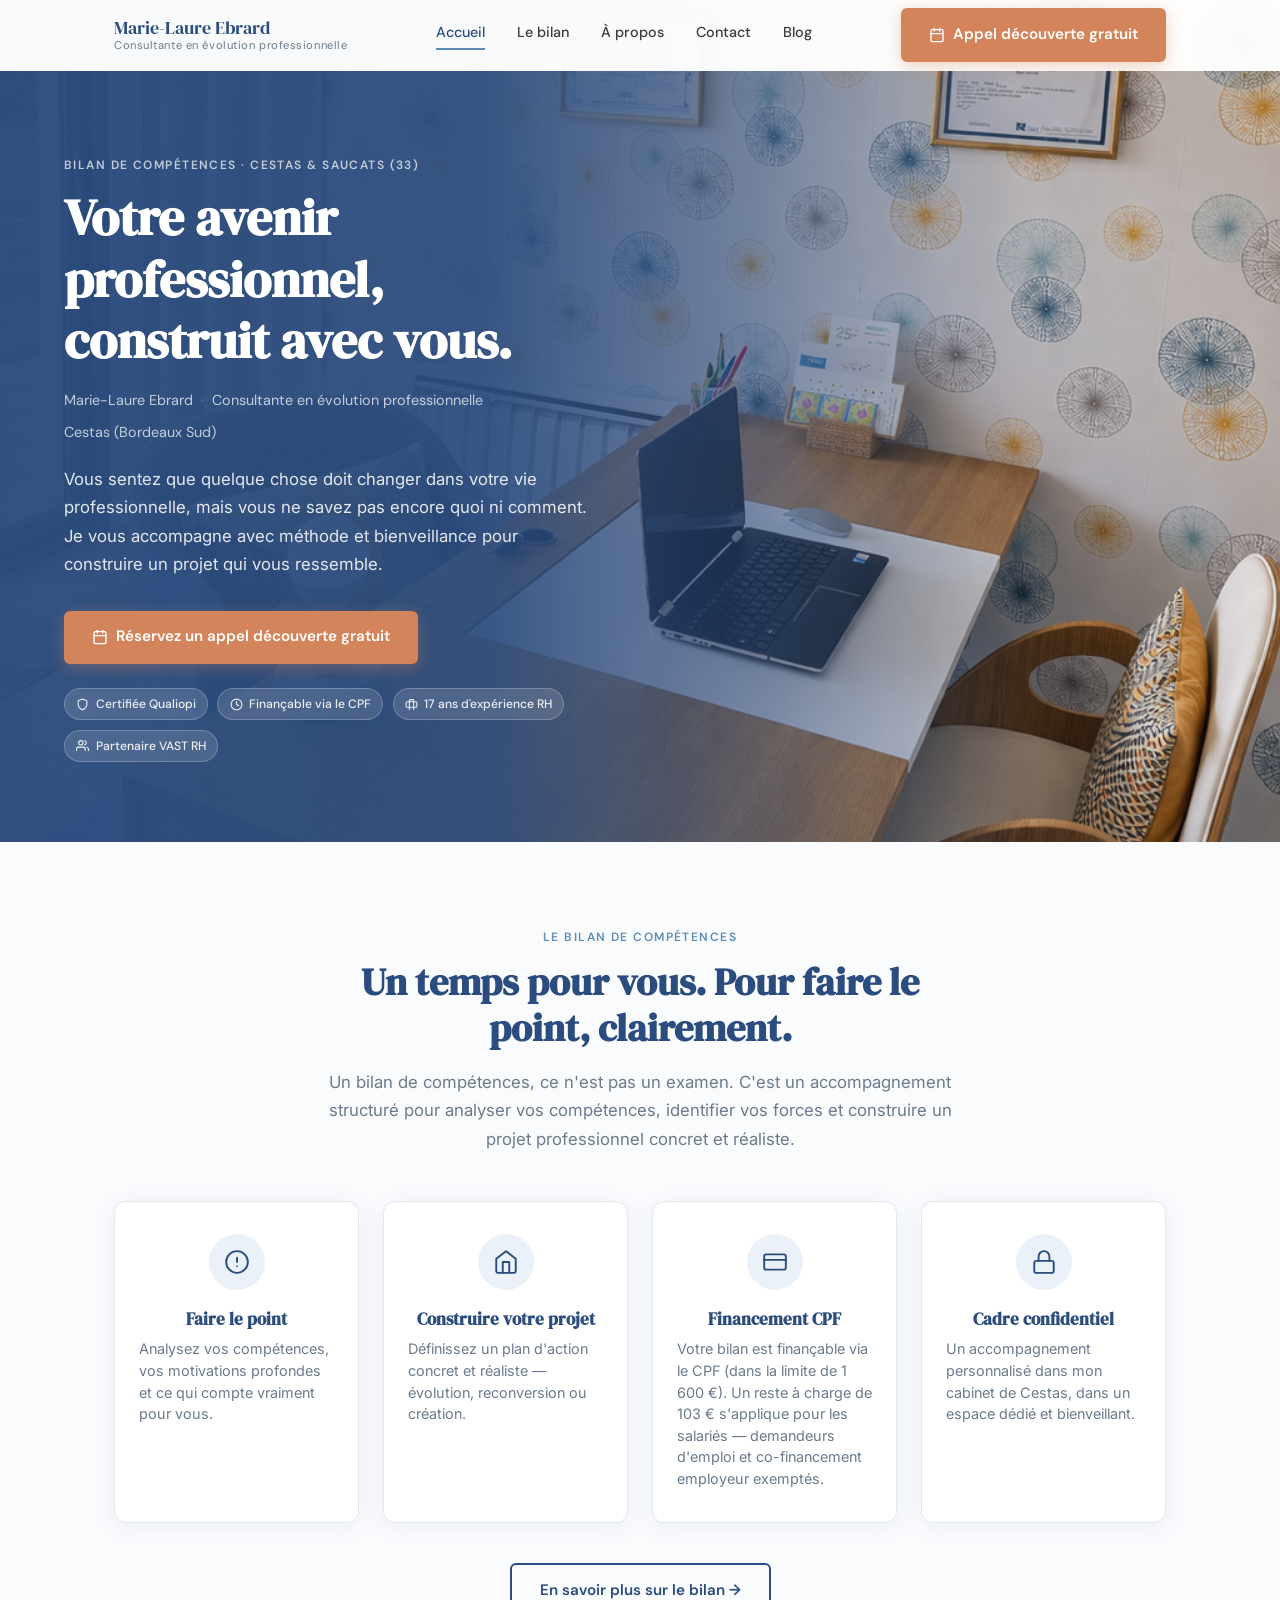
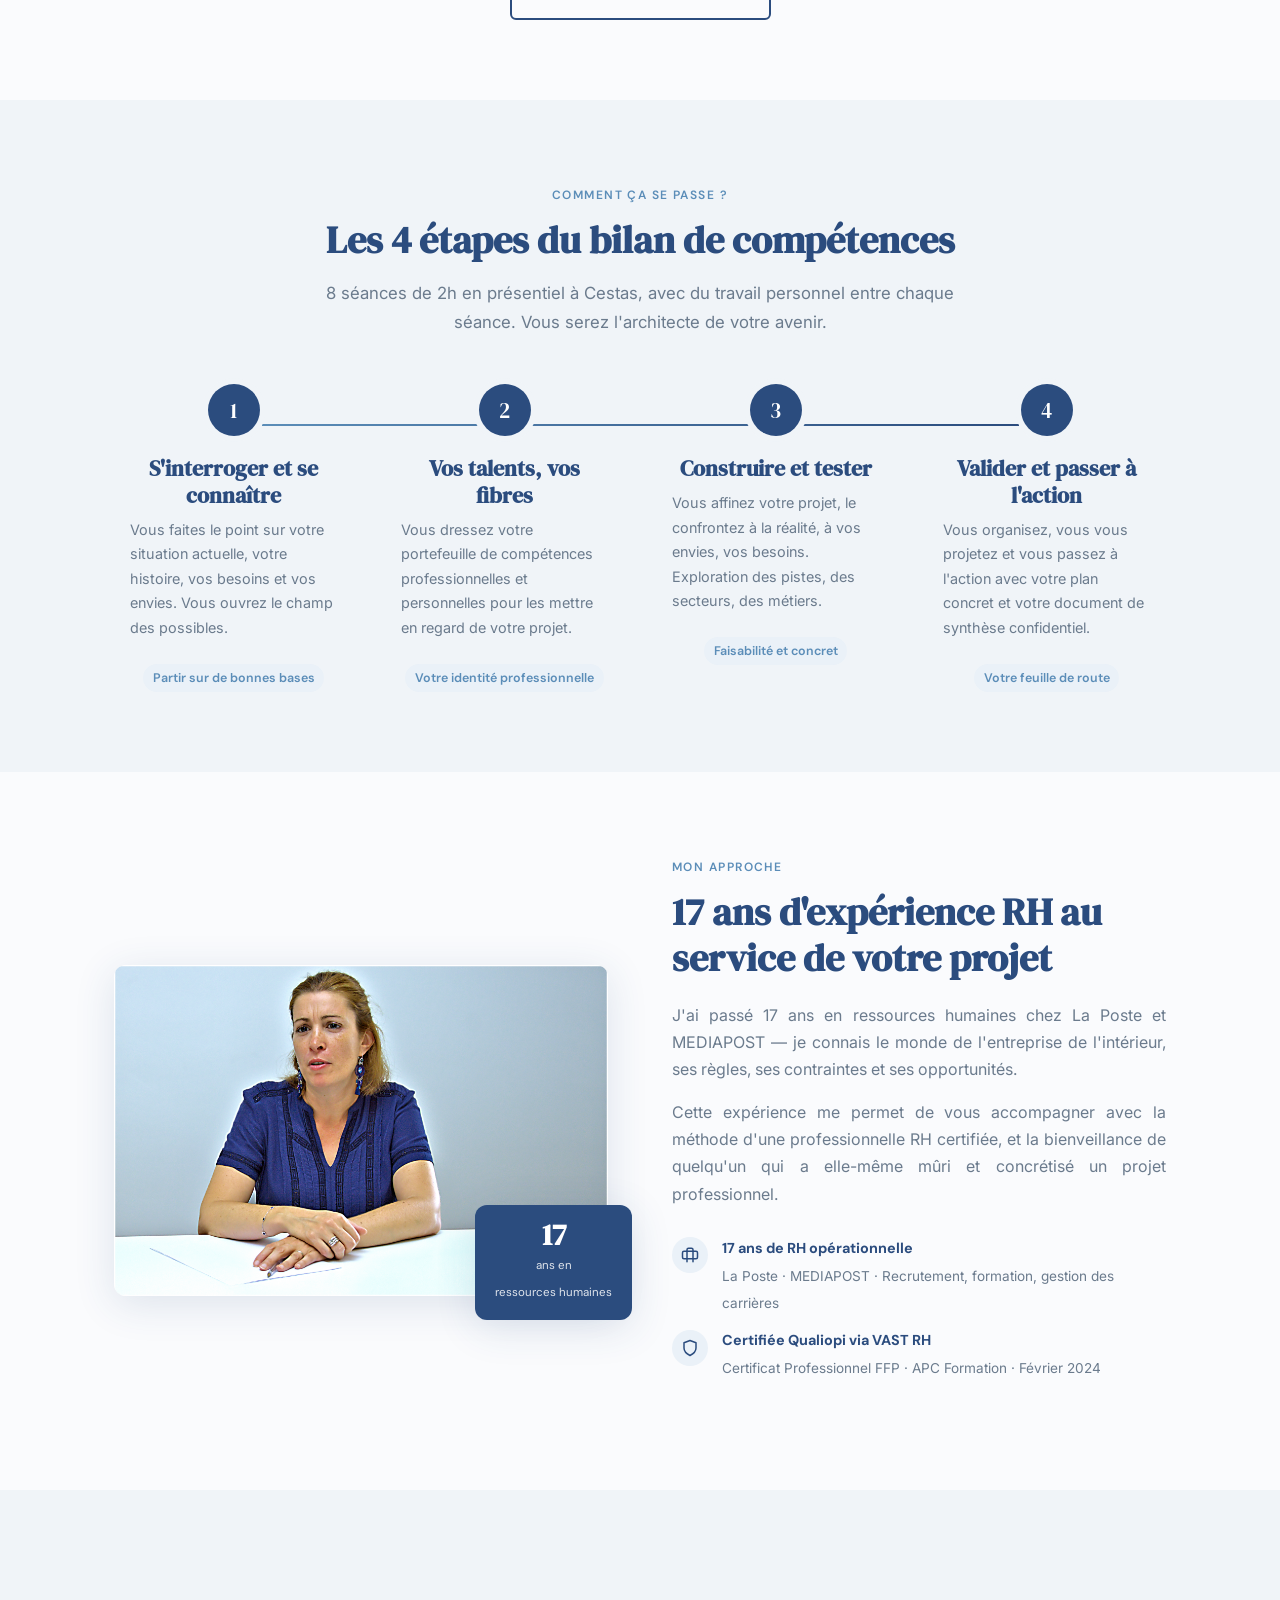
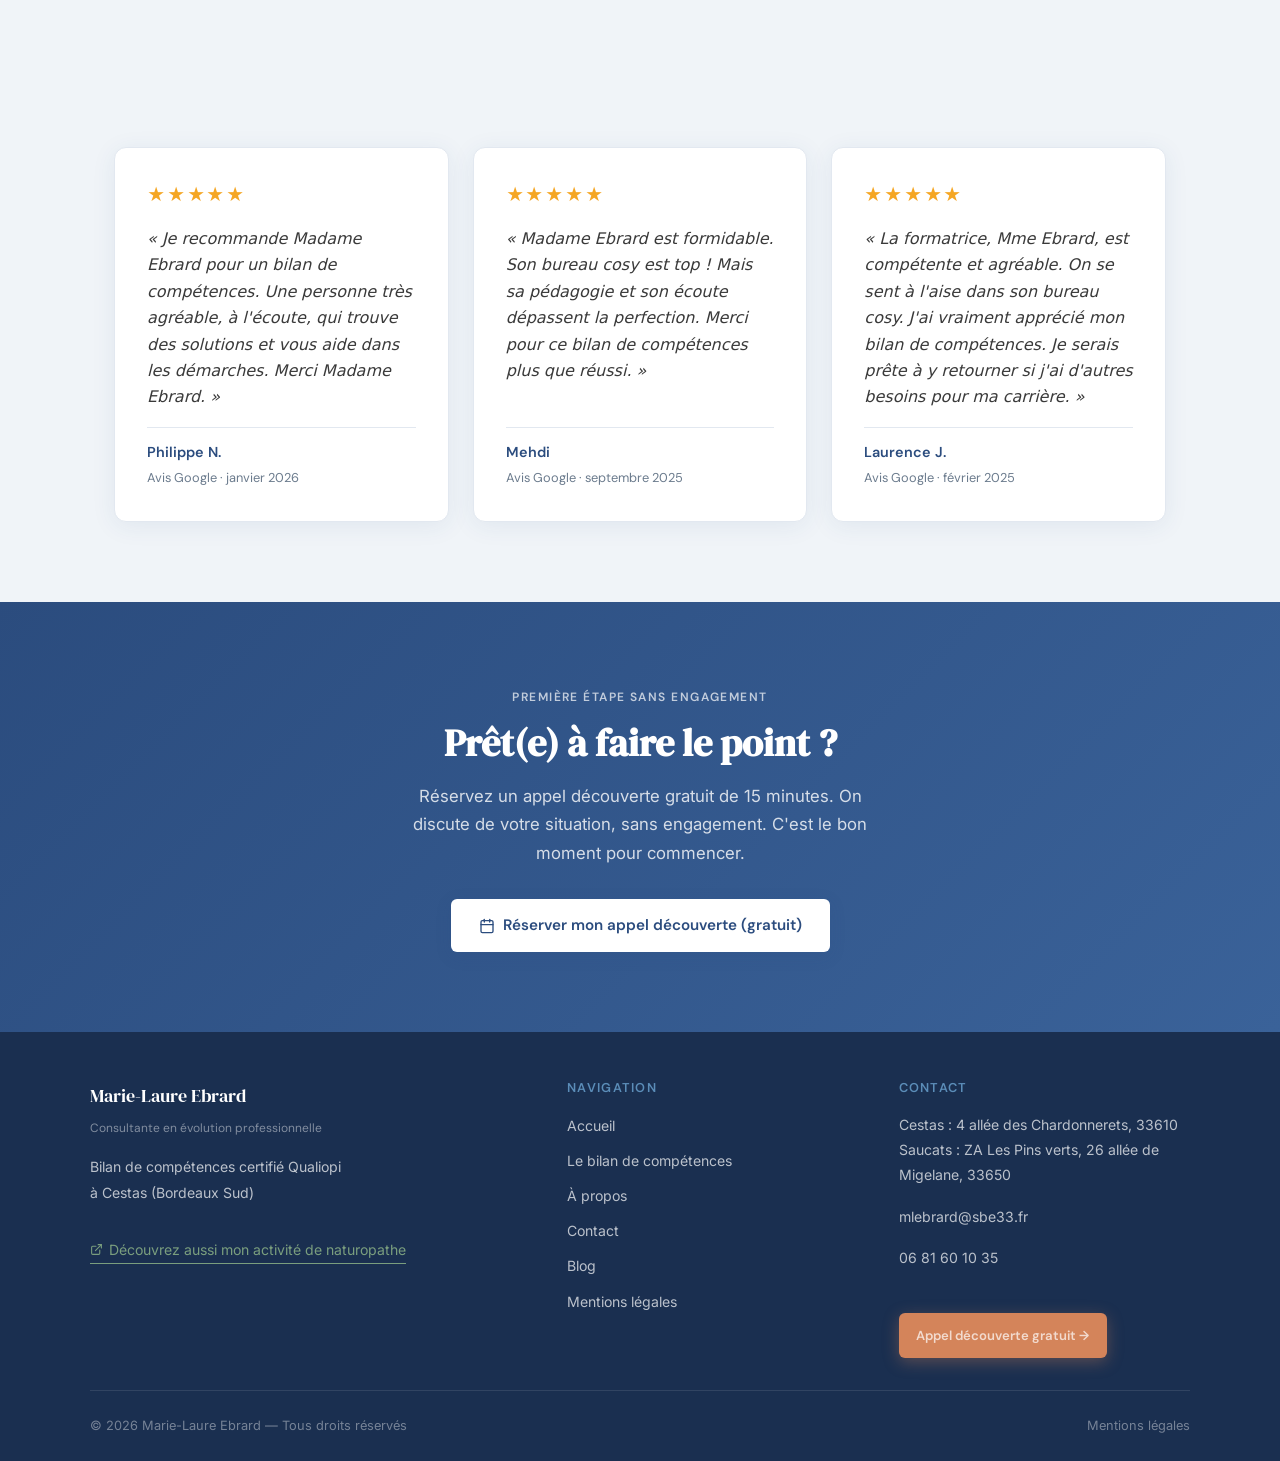
==== commit 92d70ed5: "content: remplacer les avis Google par les vrais témoignages bilan de compétences" ====
--- a/index.html
+++ b/index.html
@@ -275,11 +275,33 @@
       <div class="temoignage">
         <div class="temoignage-etoiles" aria-label="5 étoiles sur 5">★★★★★</div>
         <blockquote class="temoignage-texte">
-          « La formatrice, Mme Ebrard, est compétente et agréable. »
+          « Je recommande Madame Ebrard pour un bilan de compétences. Une personne très agréable, à l'écoute, qui trouve des solutions et vous aide dans les démarches. Merci Madame Ebrard. »
         </blockquote>
         <div class="temoignage-auteur">
-          <span class="temoignage-nom">Un accompagnement</span>
-          <span class="temoignage-source">Avis vérifié</span>
+          <span class="temoignage-nom">Philippe N.</span>
+          <span class="temoignage-source">Avis Google · janvier 2026</span>
+        </div>
+      </div>
+
+      <div class="temoignage">
+        <div class="temoignage-etoiles" aria-label="5 étoiles sur 5">★★★★★</div>
+        <blockquote class="temoignage-texte">
+          « Madame Ebrard est formidable. Son bureau cosy est top ! Mais sa pédagogie et son écoute dépassent la perfection. Merci pour ce bilan de compétences plus que réussi. »
+        </blockquote>
+        <div class="temoignage-auteur">
+          <span class="temoignage-nom">Mehdi</span>
+          <span class="temoignage-source">Avis Google · septembre 2025</span>
+        </div>
+      </div>
+
+      <div class="temoignage">
+        <div class="temoignage-etoiles" aria-label="5 étoiles sur 5">★★★★★</div>
+        <blockquote class="temoignage-texte">
+          « La formatrice, Mme Ebrard, est compétente et agréable. On se sent à l'aise dans son bureau cosy. J'ai vraiment apprécié mon bilan de compétences. Je serais prête à y retourner si j'ai d'autres besoins pour ma carrière. »
+        </blockquote>
+        <div class="temoignage-auteur">
+          <span class="temoignage-nom">Laurence J.</span>
+          <span class="temoignage-source">Avis Google · février 2025</span>
         </div>
       </div>
 
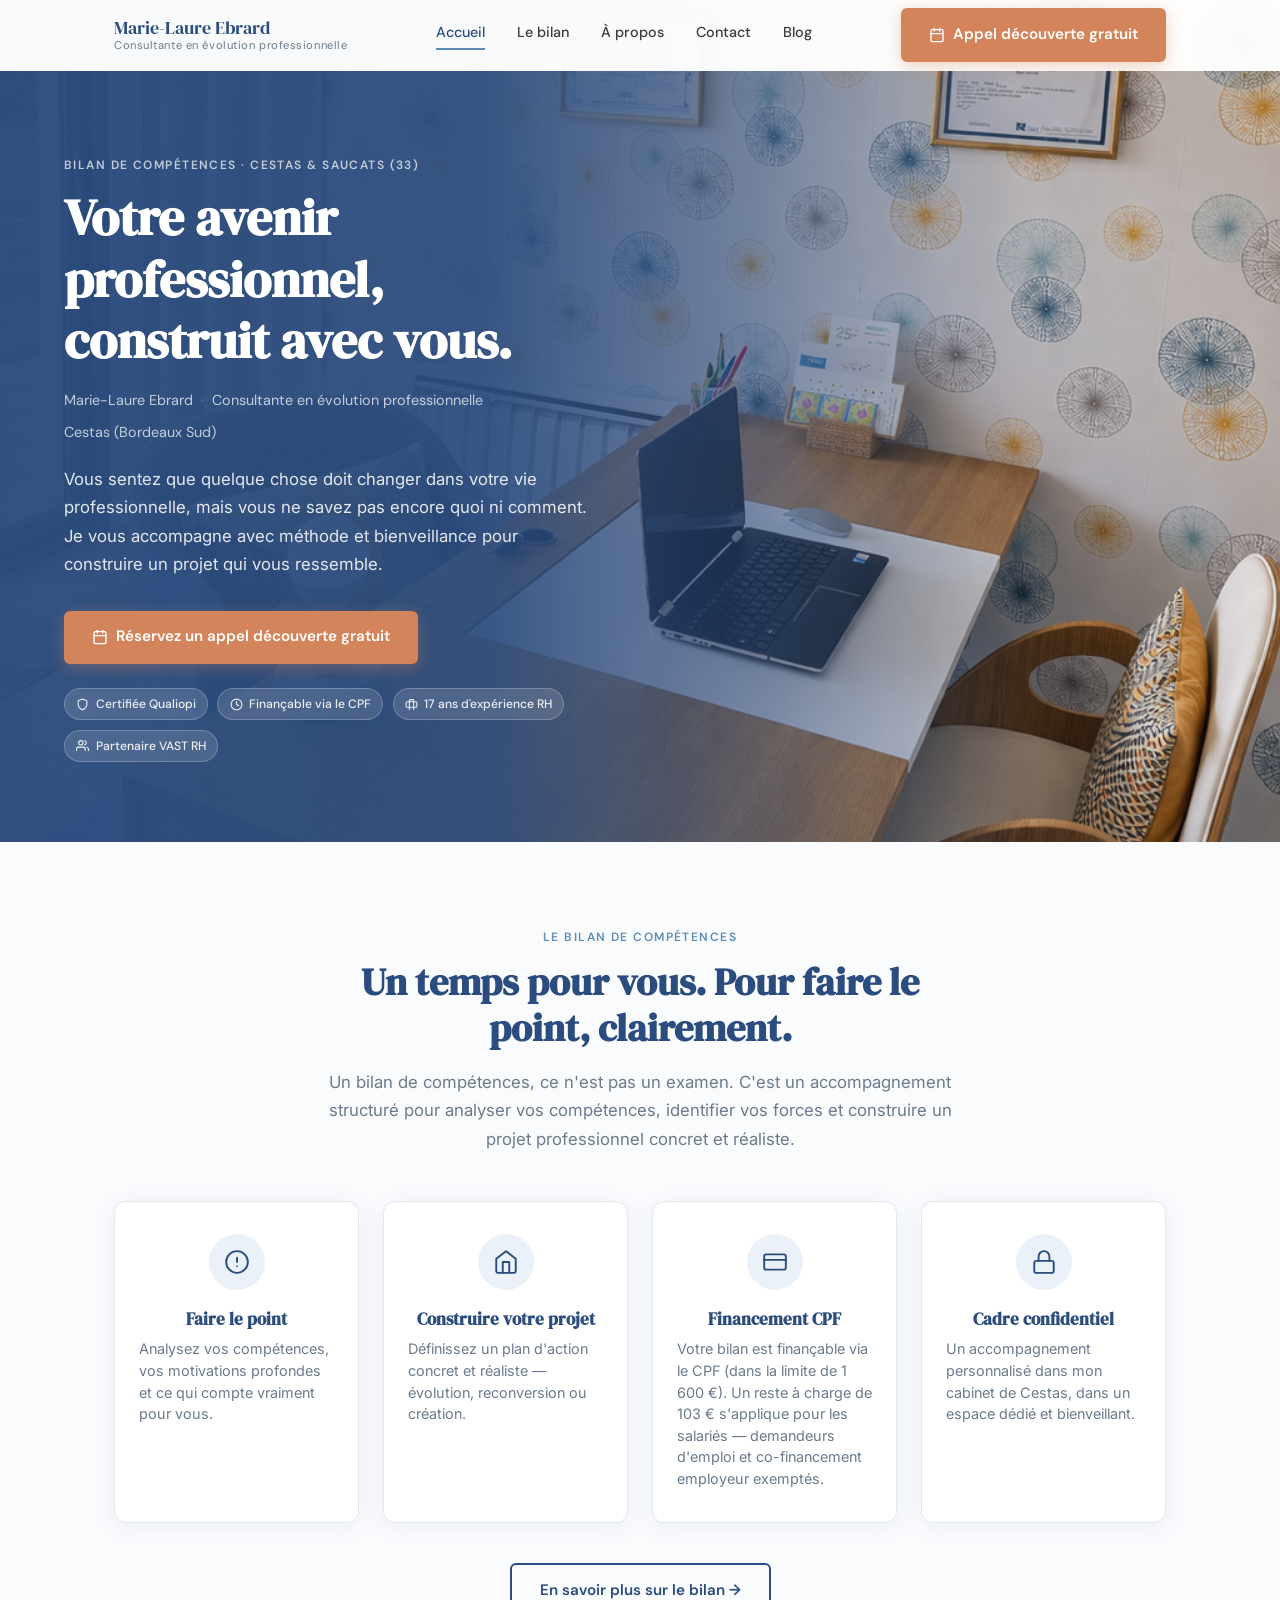
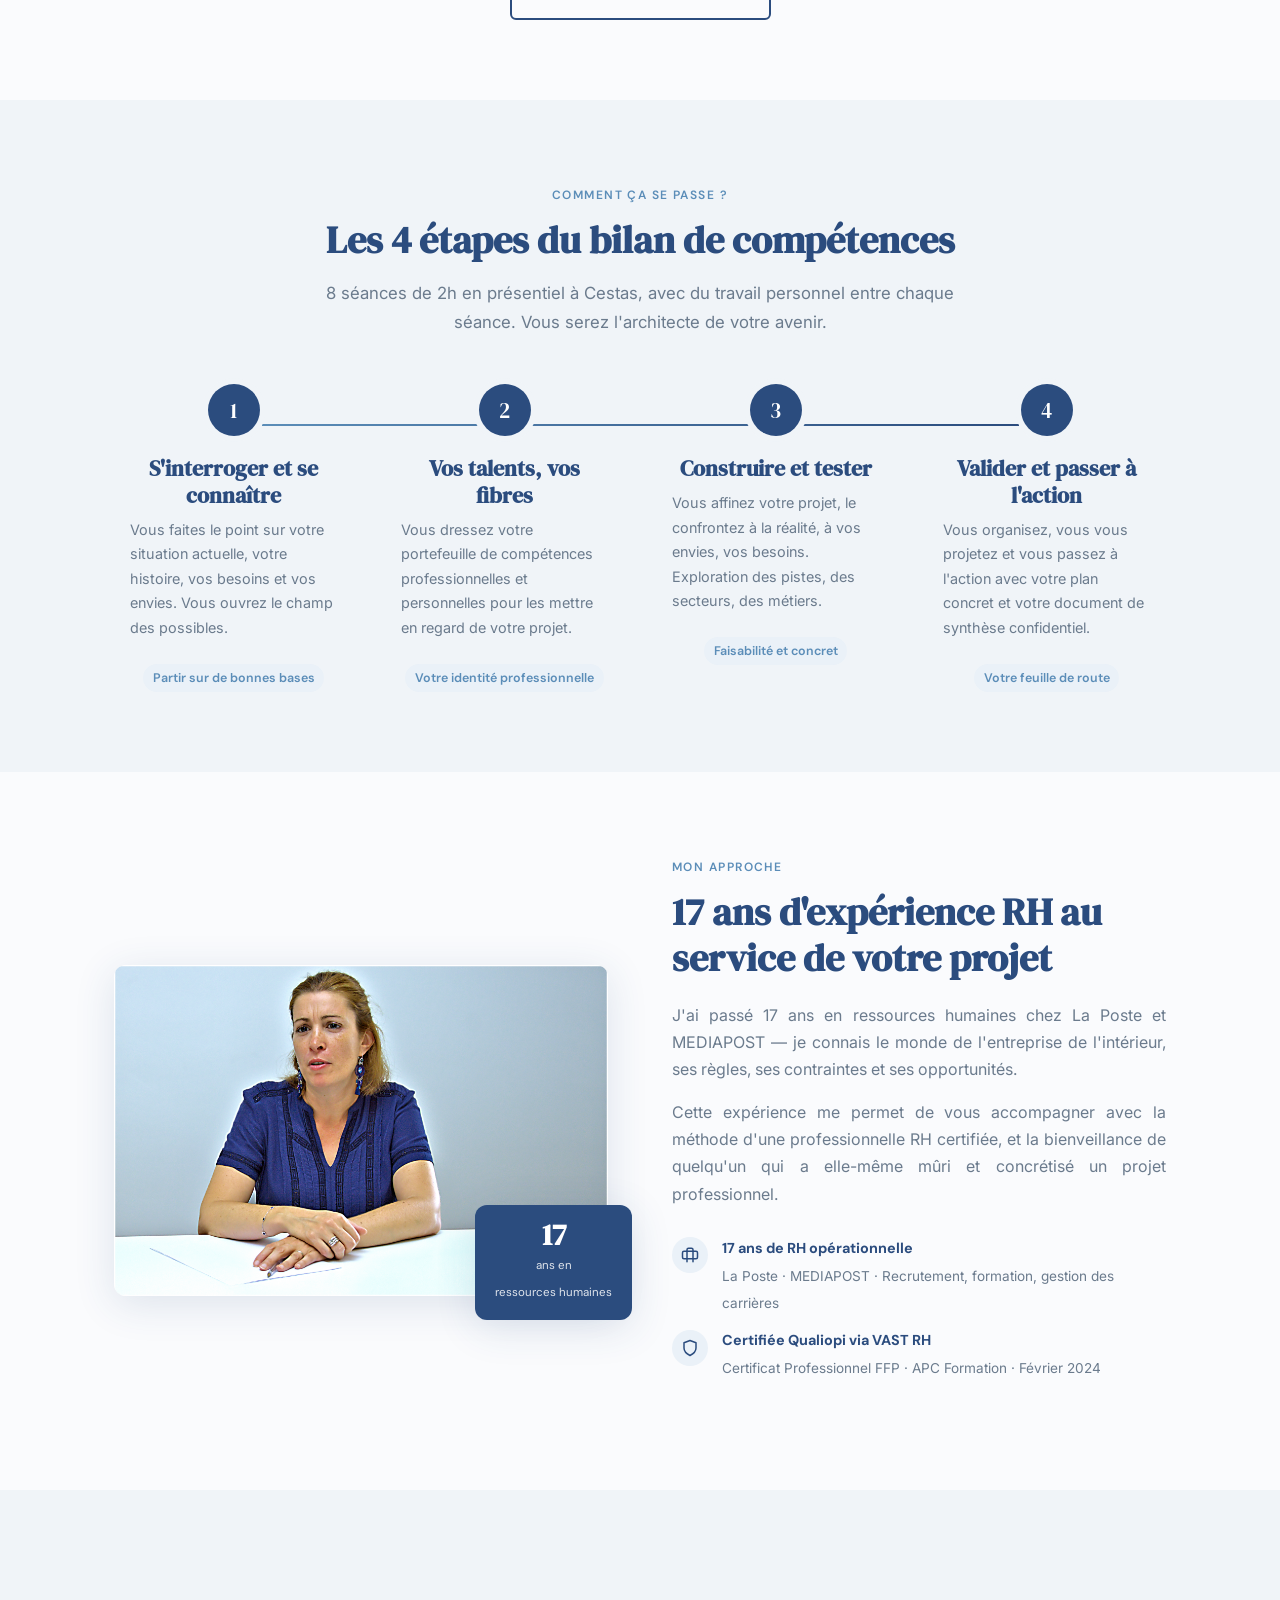
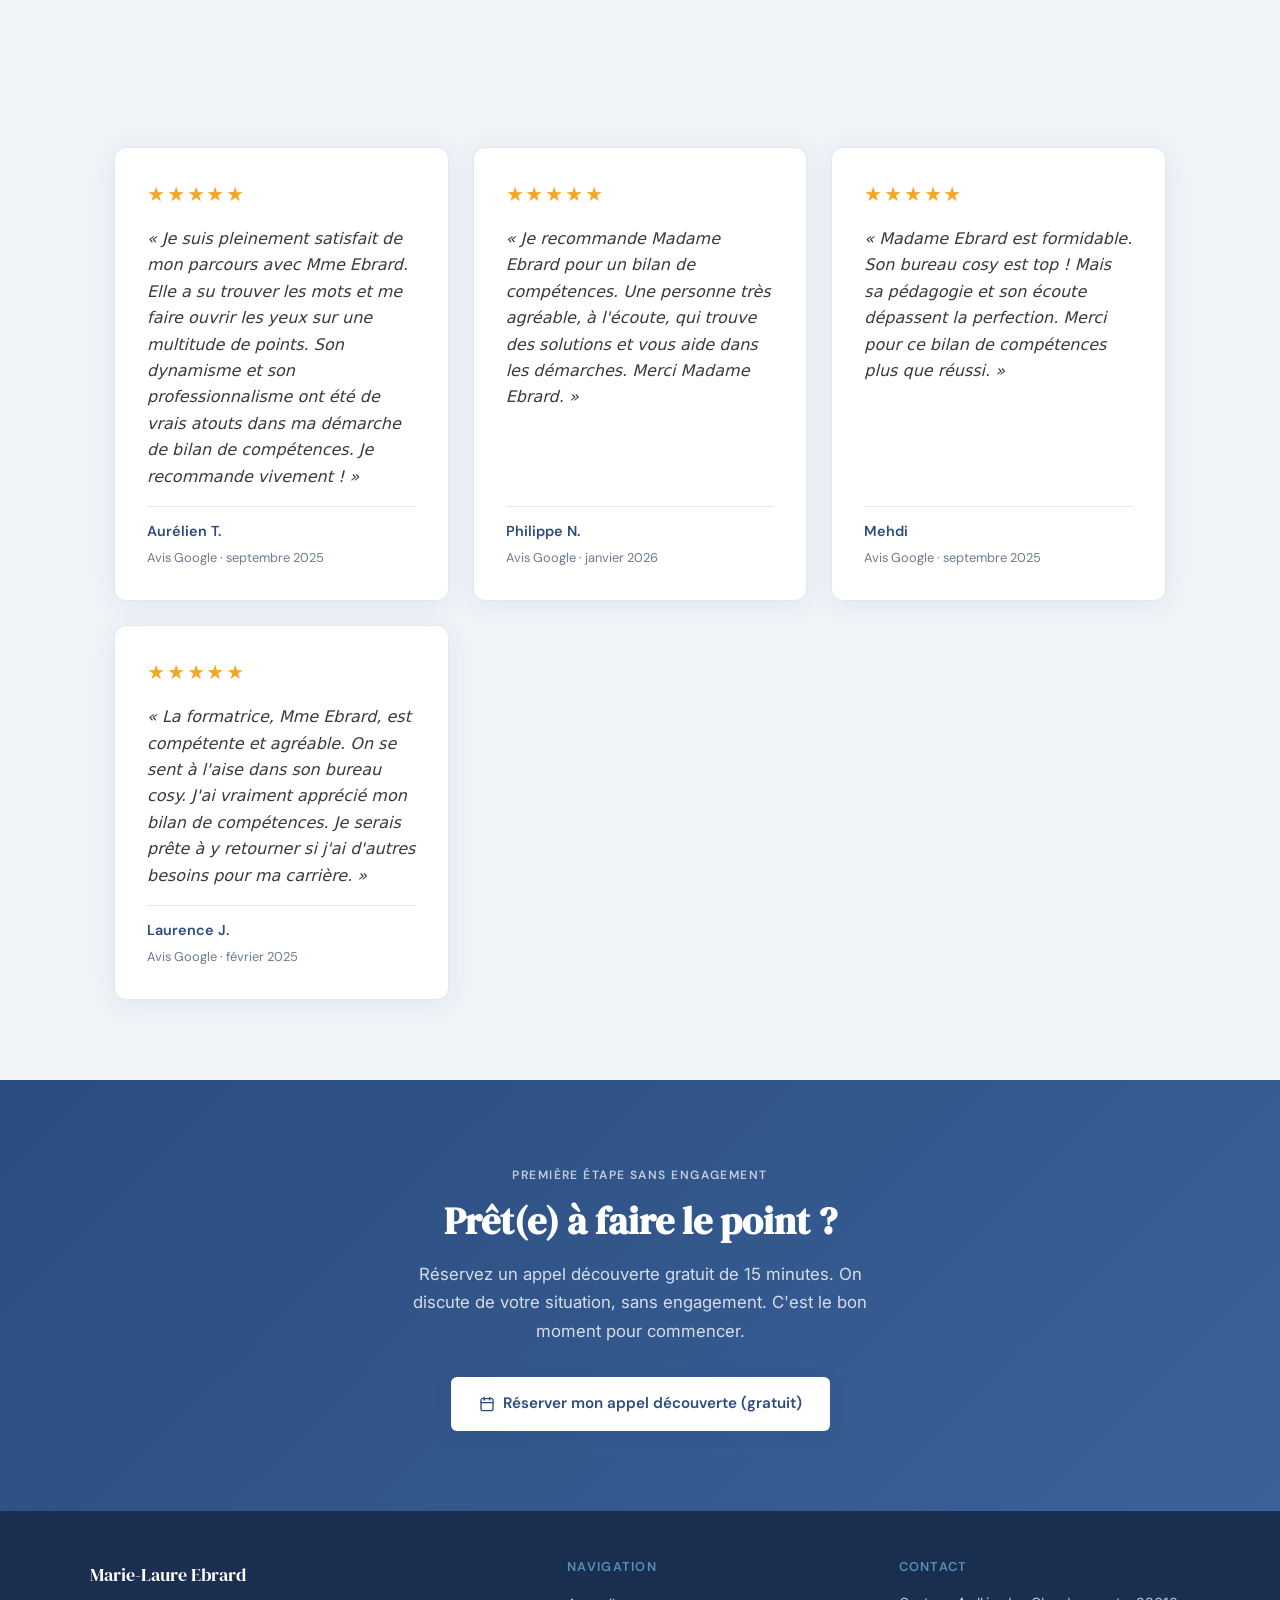
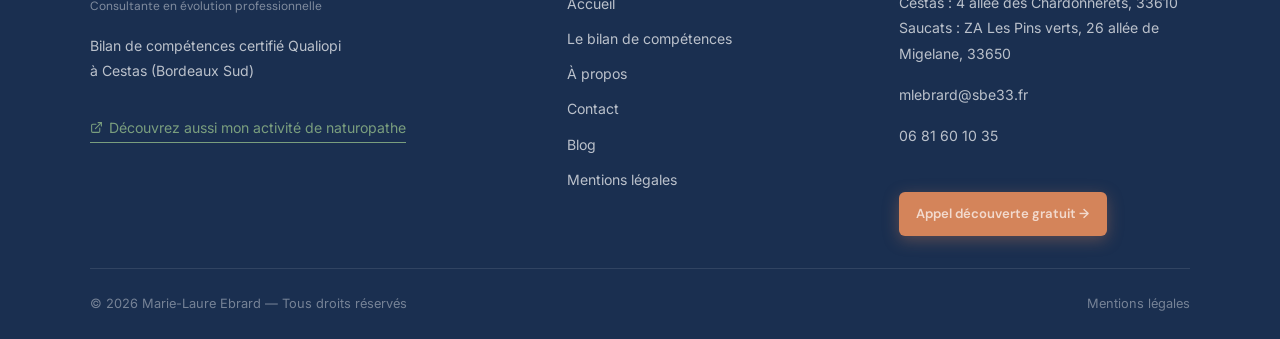
==== commit ff614bf8: "content: ajouter avis Aurélien Tauzin (4e avis Google bilan)" ====
--- a/index.html
+++ b/index.html
@@ -275,6 +275,17 @@
       <div class="temoignage">
         <div class="temoignage-etoiles" aria-label="5 étoiles sur 5">★★★★★</div>
         <blockquote class="temoignage-texte">
+          « Je suis pleinement satisfait de mon parcours avec Mme Ebrard. Elle a su trouver les mots et me faire ouvrir les yeux sur une multitude de points. Son dynamisme et son professionnalisme ont été de vrais atouts dans ma démarche de bilan de compétences. Je recommande vivement ! »
+        </blockquote>
+        <div class="temoignage-auteur">
+          <span class="temoignage-nom">Aurélien T.</span>
+          <span class="temoignage-source">Avis Google · septembre 2025</span>
+        </div>
+      </div>
+
+      <div class="temoignage">
+        <div class="temoignage-etoiles" aria-label="5 étoiles sur 5">★★★★★</div>
+        <blockquote class="temoignage-texte">
           « Je recommande Madame Ebrard pour un bilan de compétences. Une personne très agréable, à l'écoute, qui trouve des solutions et vous aide dans les démarches. Merci Madame Ebrard. »
         </blockquote>
         <div class="temoignage-auteur">
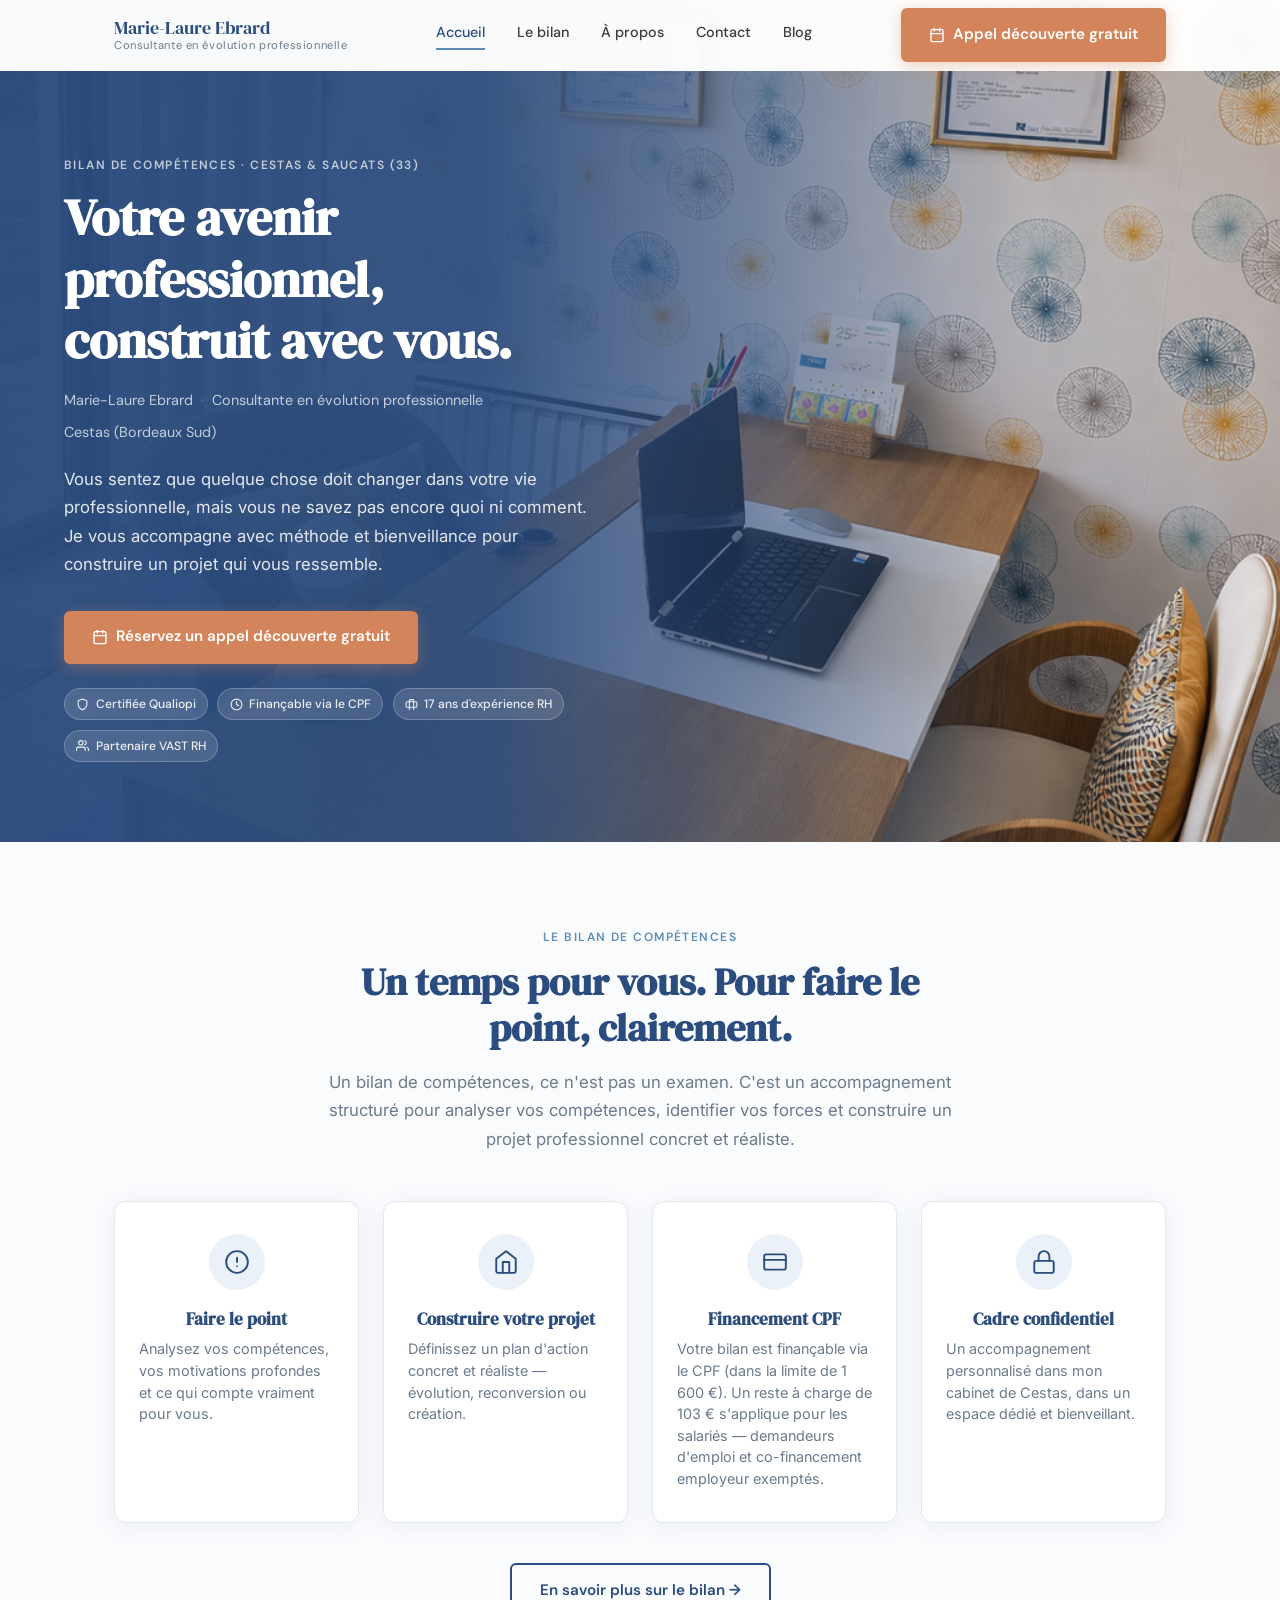
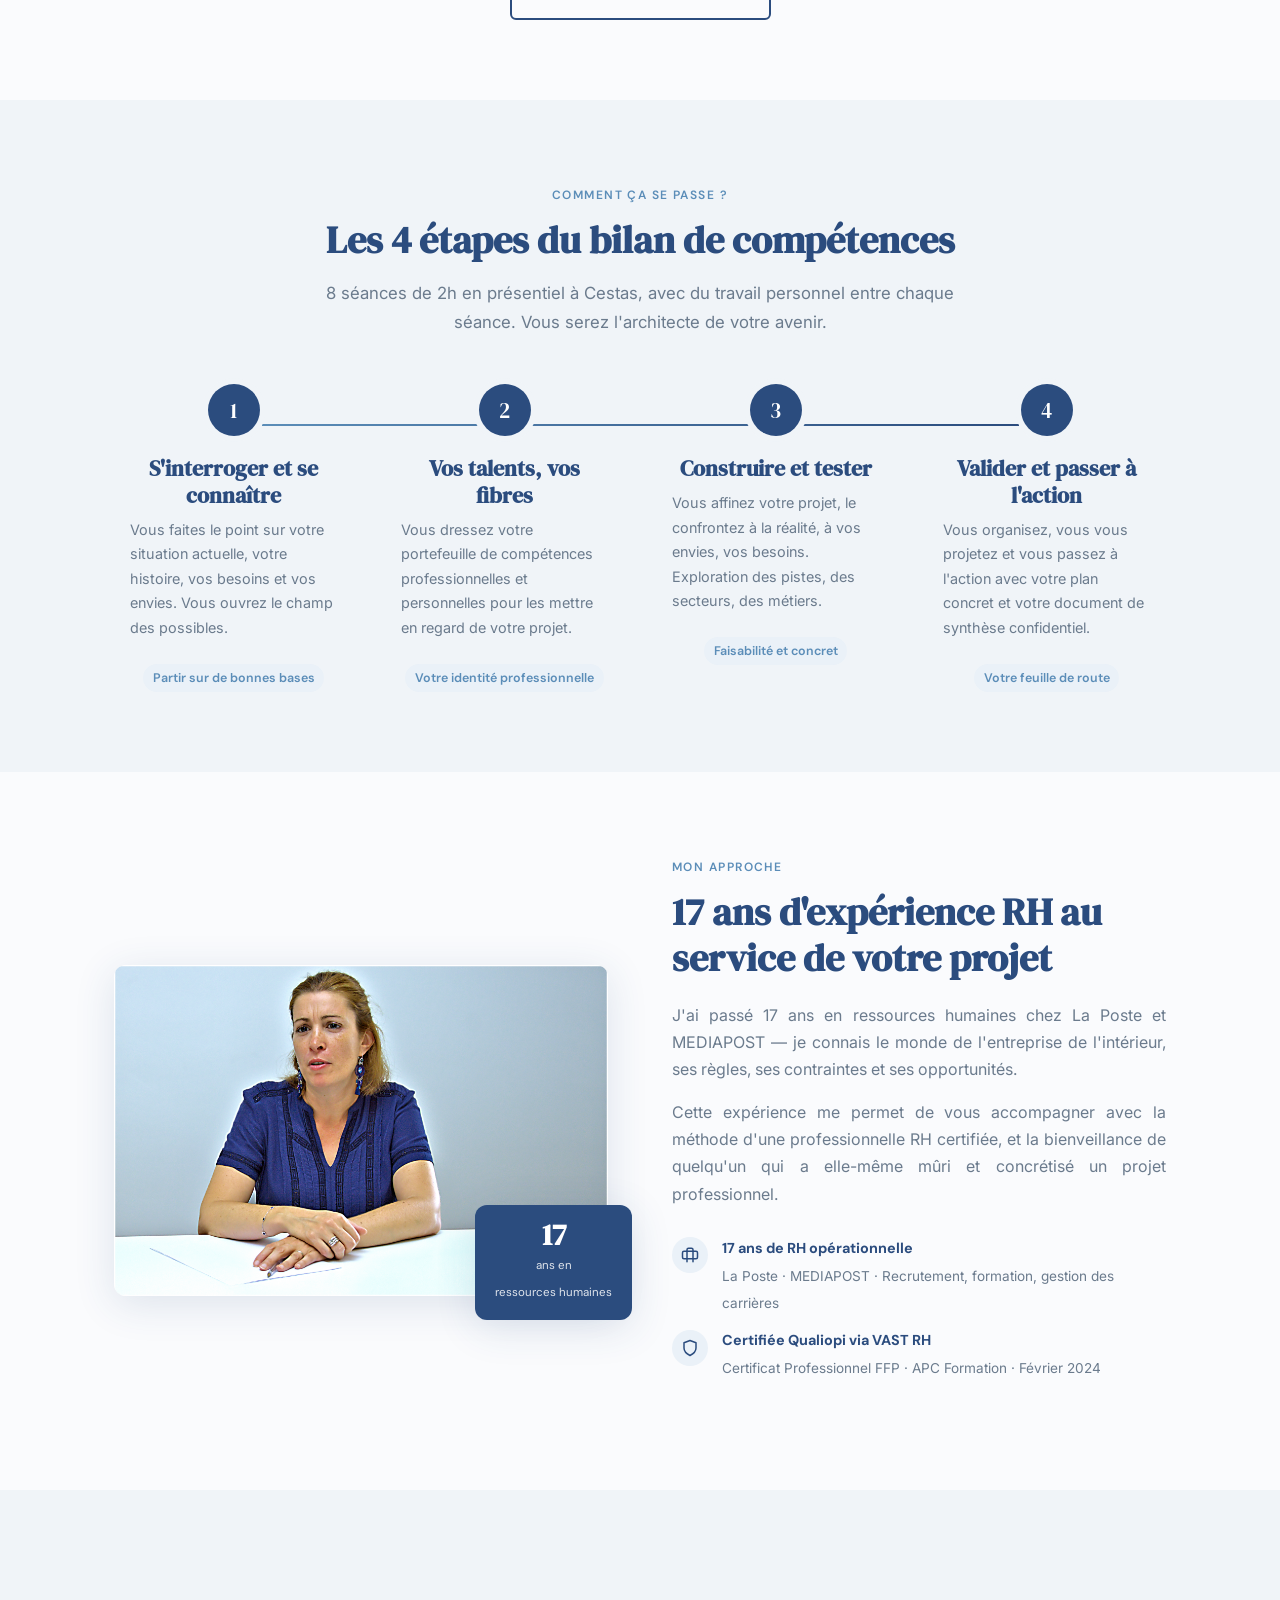
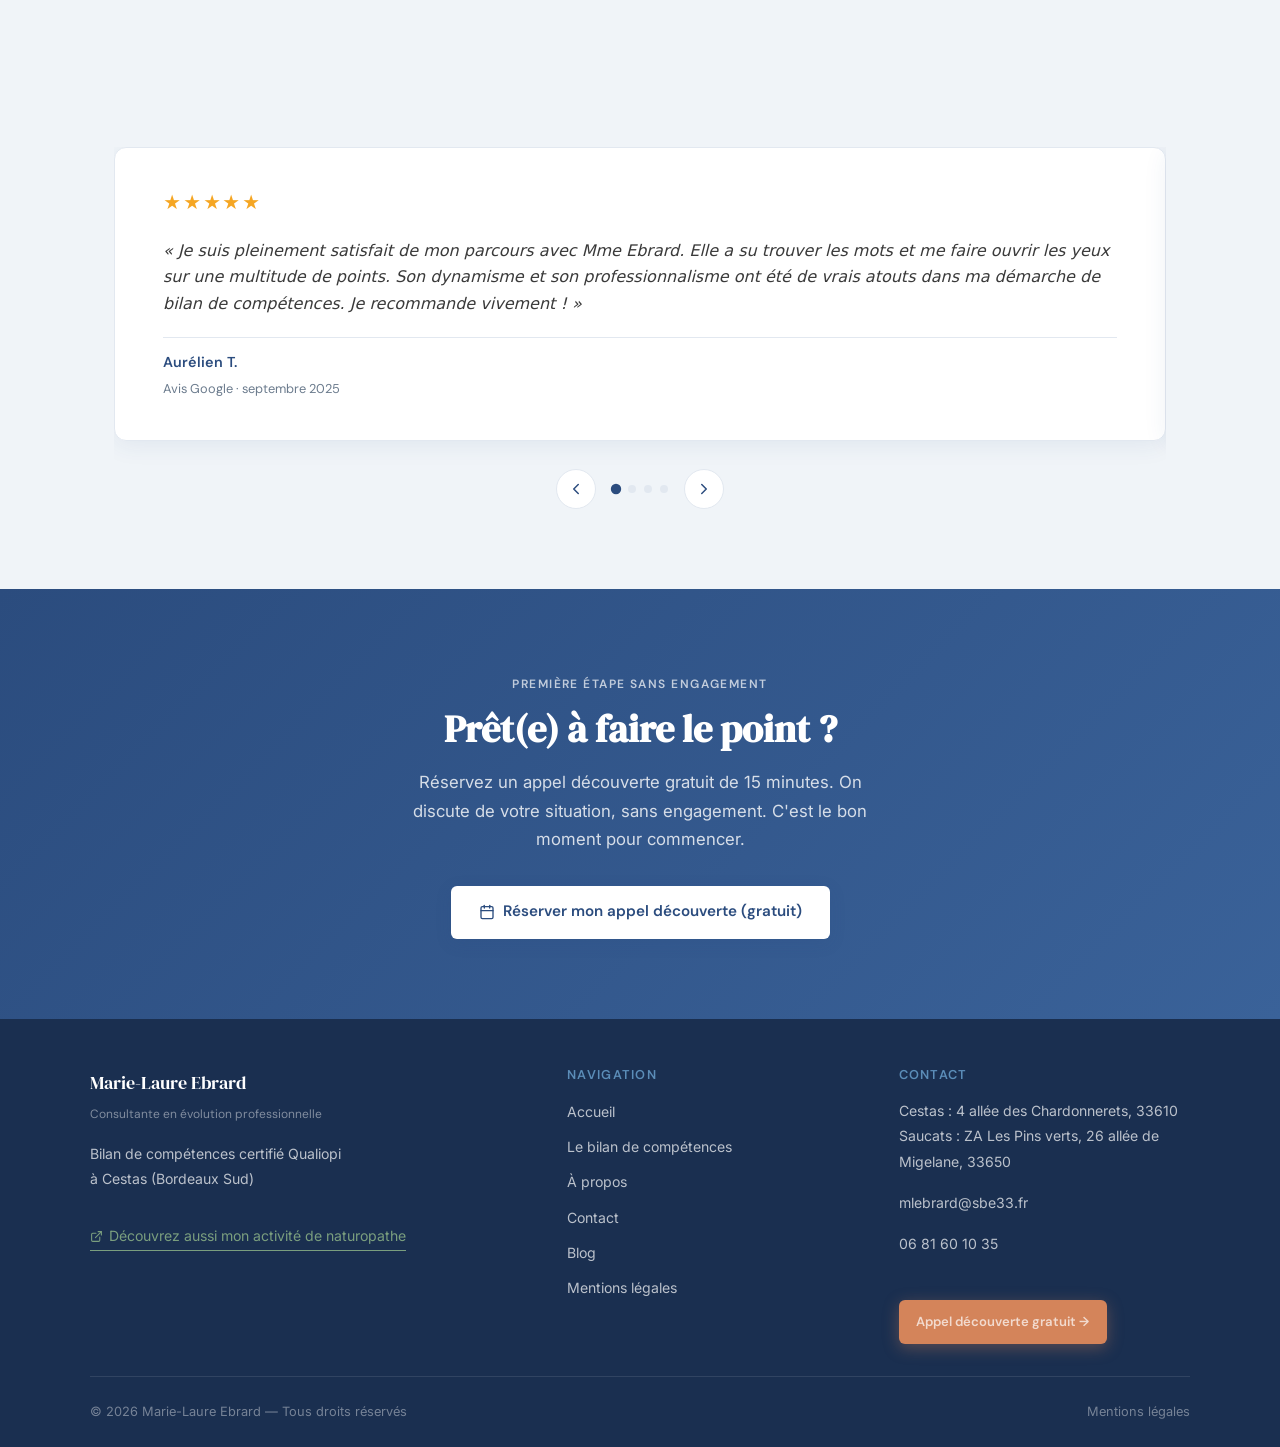
==== commit fc9c6f63: "feat: carousel témoignages avec flèches, points et swipe tactile" ====
--- a/index.html
+++ b/index.html
@@ -270,52 +270,64 @@
       <h2>Ce que disent ceux que j'ai accompagnés</h2>
     </div>
 
-    <div class="temoignages-grille fade-in">
-
-      <div class="temoignage">
-        <div class="temoignage-etoiles" aria-label="5 étoiles sur 5">★★★★★</div>
-        <blockquote class="temoignage-texte">
-          « Je suis pleinement satisfait de mon parcours avec Mme Ebrard. Elle a su trouver les mots et me faire ouvrir les yeux sur une multitude de points. Son dynamisme et son professionnalisme ont été de vrais atouts dans ma démarche de bilan de compétences. Je recommande vivement ! »
-        </blockquote>
-        <div class="temoignage-auteur">
-          <span class="temoignage-nom">Aurélien T.</span>
-          <span class="temoignage-source">Avis Google · septembre 2025</span>
-        </div>
-      </div>
-
-      <div class="temoignage">
-        <div class="temoignage-etoiles" aria-label="5 étoiles sur 5">★★★★★</div>
-        <blockquote class="temoignage-texte">
-          « Je recommande Madame Ebrard pour un bilan de compétences. Une personne très agréable, à l'écoute, qui trouve des solutions et vous aide dans les démarches. Merci Madame Ebrard. »
-        </blockquote>
-        <div class="temoignage-auteur">
-          <span class="temoignage-nom">Philippe N.</span>
-          <span class="temoignage-source">Avis Google · janvier 2026</span>
-        </div>
-      </div>
-
-      <div class="temoignage">
-        <div class="temoignage-etoiles" aria-label="5 étoiles sur 5">★★★★★</div>
-        <blockquote class="temoignage-texte">
-          « Madame Ebrard est formidable. Son bureau cosy est top ! Mais sa pédagogie et son écoute dépassent la perfection. Merci pour ce bilan de compétences plus que réussi. »
-        </blockquote>
-        <div class="temoignage-auteur">
-          <span class="temoignage-nom">Mehdi</span>
-          <span class="temoignage-source">Avis Google · septembre 2025</span>
-        </div>
-      </div>
-
-      <div class="temoignage">
-        <div class="temoignage-etoiles" aria-label="5 étoiles sur 5">★★★★★</div>
-        <blockquote class="temoignage-texte">
-          « La formatrice, Mme Ebrard, est compétente et agréable. On se sent à l'aise dans son bureau cosy. J'ai vraiment apprécié mon bilan de compétences. Je serais prête à y retourner si j'ai d'autres besoins pour ma carrière. »
-        </blockquote>
-        <div class="temoignage-auteur">
-          <span class="temoignage-nom">Laurence J.</span>
-          <span class="temoignage-source">Avis Google · février 2025</span>
-        </div>
-      </div>
-
+    <div class="carousel fade-in" id="carousel-temoignages" aria-label="Témoignages clients">
+      <div class="carousel-track" id="carousel-track">
+
+        <div class="temoignage" role="group" aria-label="Témoignage 1 sur 4">
+          <div class="temoignage-etoiles" aria-label="5 étoiles sur 5">★★★★★</div>
+          <blockquote class="temoignage-texte">
+            « Je suis pleinement satisfait de mon parcours avec Mme Ebrard. Elle a su trouver les mots et me faire ouvrir les yeux sur une multitude de points. Son dynamisme et son professionnalisme ont été de vrais atouts dans ma démarche de bilan de compétences. Je recommande vivement ! »
+          </blockquote>
+          <div class="temoignage-auteur">
+            <span class="temoignage-nom">Aurélien T.</span>
+            <span class="temoignage-source">Avis Google · septembre 2025</span>
+          </div>
+        </div>
+
+        <div class="temoignage" role="group" aria-label="Témoignage 2 sur 4">
+          <div class="temoignage-etoiles" aria-label="5 étoiles sur 5">★★★★★</div>
+          <blockquote class="temoignage-texte">
+            « Je recommande Madame Ebrard pour un bilan de compétences. Une personne très agréable, à l'écoute, qui trouve des solutions et vous aide dans les démarches. Merci Madame Ebrard. »
+          </blockquote>
+          <div class="temoignage-auteur">
+            <span class="temoignage-nom">Philippe N.</span>
+            <span class="temoignage-source">Avis Google · janvier 2026</span>
+          </div>
+        </div>
+
+        <div class="temoignage" role="group" aria-label="Témoignage 3 sur 4">
+          <div class="temoignage-etoiles" aria-label="5 étoiles sur 5">★★★★★</div>
+          <blockquote class="temoignage-texte">
+            « Madame Ebrard est formidable. Son bureau cosy est top ! Mais sa pédagogie et son écoute dépassent la perfection. Merci pour ce bilan de compétences plus que réussi. »
+          </blockquote>
+          <div class="temoignage-auteur">
+            <span class="temoignage-nom">Mehdi</span>
+            <span class="temoignage-source">Avis Google · septembre 2025</span>
+          </div>
+        </div>
+
+        <div class="temoignage" role="group" aria-label="Témoignage 4 sur 4">
+          <div class="temoignage-etoiles" aria-label="5 étoiles sur 5">★★★★★</div>
+          <blockquote class="temoignage-texte">
+            « La formatrice, Mme Ebrard, est compétente et agréable. On se sent à l'aise dans son bureau cosy. J'ai vraiment apprécié mon bilan de compétences. Je serais prête à y retourner si j'ai d'autres besoins pour ma carrière. »
+          </blockquote>
+          <div class="temoignage-auteur">
+            <span class="temoignage-nom">Laurence J.</span>
+            <span class="temoignage-source">Avis Google · février 2025</span>
+          </div>
+        </div>
+
+      </div>
+
+      <div class="carousel-nav">
+        <button class="carousel-btn" id="carousel-prev" aria-label="Avis précédent">
+          <svg viewBox="0 0 24 24" fill="none" stroke-width="2" stroke-linecap="round" stroke-linejoin="round" aria-hidden="true"><polyline points="15 18 9 12 15 6"/></svg>
+        </button>
+        <div class="carousel-dots" id="carousel-dots" role="tablist"></div>
+        <button class="carousel-btn" id="carousel-next" aria-label="Avis suivant">
+          <svg viewBox="0 0 24 24" fill="none" stroke-width="2" stroke-linecap="round" stroke-linejoin="round" aria-hidden="true"><polyline points="9 18 15 12 9 6"/></svg>
+        </button>
+      </div>
     </div>
   </div>
 </section>
--- a/assets/css/style.css
+++ b/assets/css/style.css
@@ -619,21 +619,74 @@
 /* ================================================
    SECTION "TÉMOIGNAGES"
    ================================================ */
-.temoignages-grille {
-  display: grid;
-  grid-template-columns: repeat(3, 1fr);
-  gap: 1.5rem;
+/* Carousel témoignages */
+.carousel {
+  position: relative;
+  overflow: hidden;
+}
+
+.carousel-track {
+  display: flex;
+  transition: transform 0.45s cubic-bezier(0.4, 0, 0.2, 1);
+  will-change: transform;
 }
 
 .temoignage {
+  min-width: 100%;
   background: #fff;
   border: 1px solid var(--bordure);
   border-radius: var(--rayon-large);
-  padding: 2rem;
+  padding: 2.5rem 3rem;
   box-shadow: var(--ombre);
   display: flex;
   flex-direction: column;
+  gap: 1.25rem;
+}
+
+.carousel-nav {
+  display: flex;
+  align-items: center;
+  justify-content: center;
   gap: 1rem;
+  margin-top: 1.75rem;
+}
+
+.carousel-btn {
+  width: 40px;
+  height: 40px;
+  border-radius: 50%;
+  border: 1.5px solid var(--bordure);
+  background: #fff;
+  color: var(--bleu-profond);
+  cursor: pointer;
+  display: flex;
+  align-items: center;
+  justify-content: center;
+  transition: background 0.2s, border-color 0.2s;
+  flex-shrink: 0;
+}
+.carousel-btn:hover { background: var(--bleu-tres-clair); border-color: var(--bleu-clair); }
+.carousel-btn svg { width: 18px; height: 18px; stroke: currentColor; }
+
+.carousel-dots {
+  display: flex;
+  gap: 0.5rem;
+  align-items: center;
+}
+
+.carousel-dot {
+  width: 8px;
+  height: 8px;
+  border-radius: 50%;
+  background: var(--bordure);
+  border: none;
+  cursor: pointer;
+  transition: background 0.2s, transform 0.2s;
+  padding: 0;
+}
+.carousel-dot.actif {
+  background: var(--bleu-profond);
+  transform: scale(1.3);
 }
 
 .temoignage-etoiles {
@@ -939,7 +992,7 @@
 
   /* Grilles */
   .grille-avantages { grid-template-columns: 1fr; }
-  .temoignages-grille { grid-template-columns: 1fr; }
+  .temoignage { padding: 1.75rem 1.25rem; }
   .temoignage-texte { text-align: left; hyphens: none; }
   .footer-grille { grid-template-columns: 1fr; }
   .footer-bas { flex-direction: column; text-align: center; }
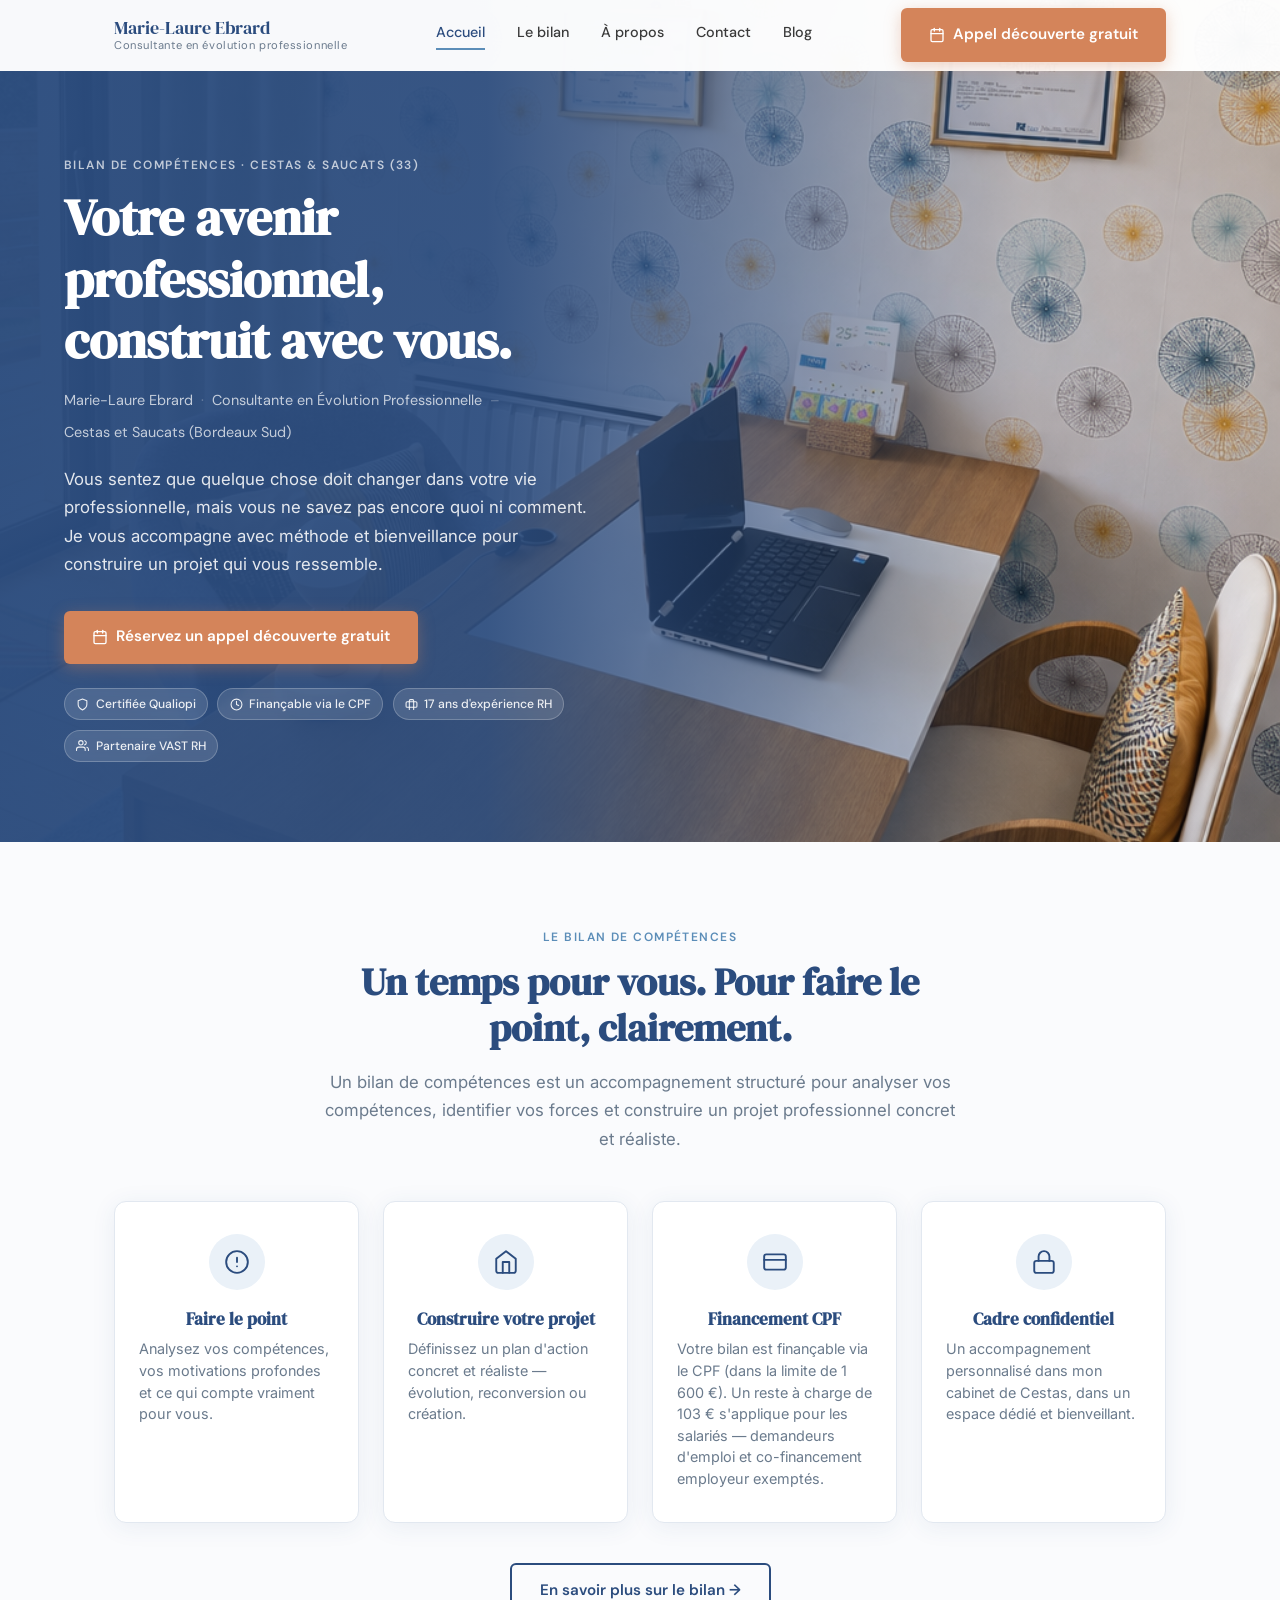
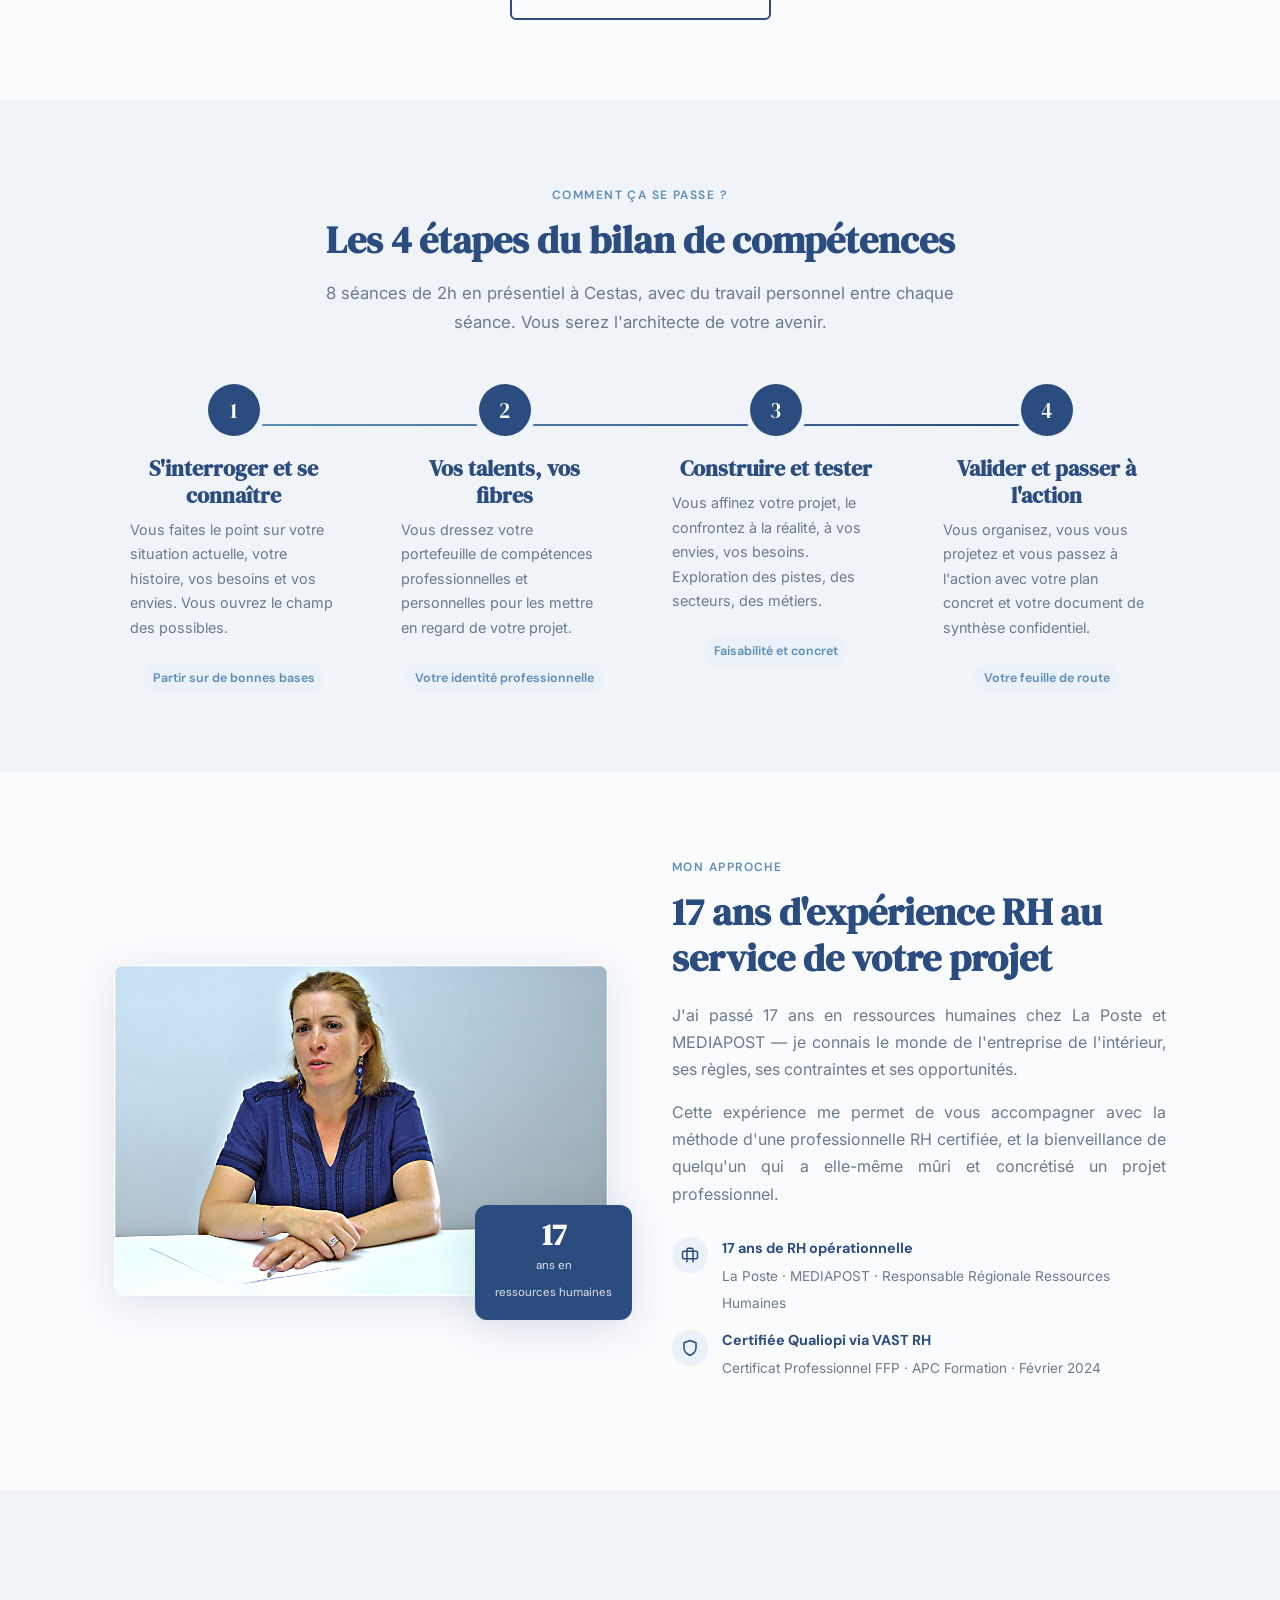
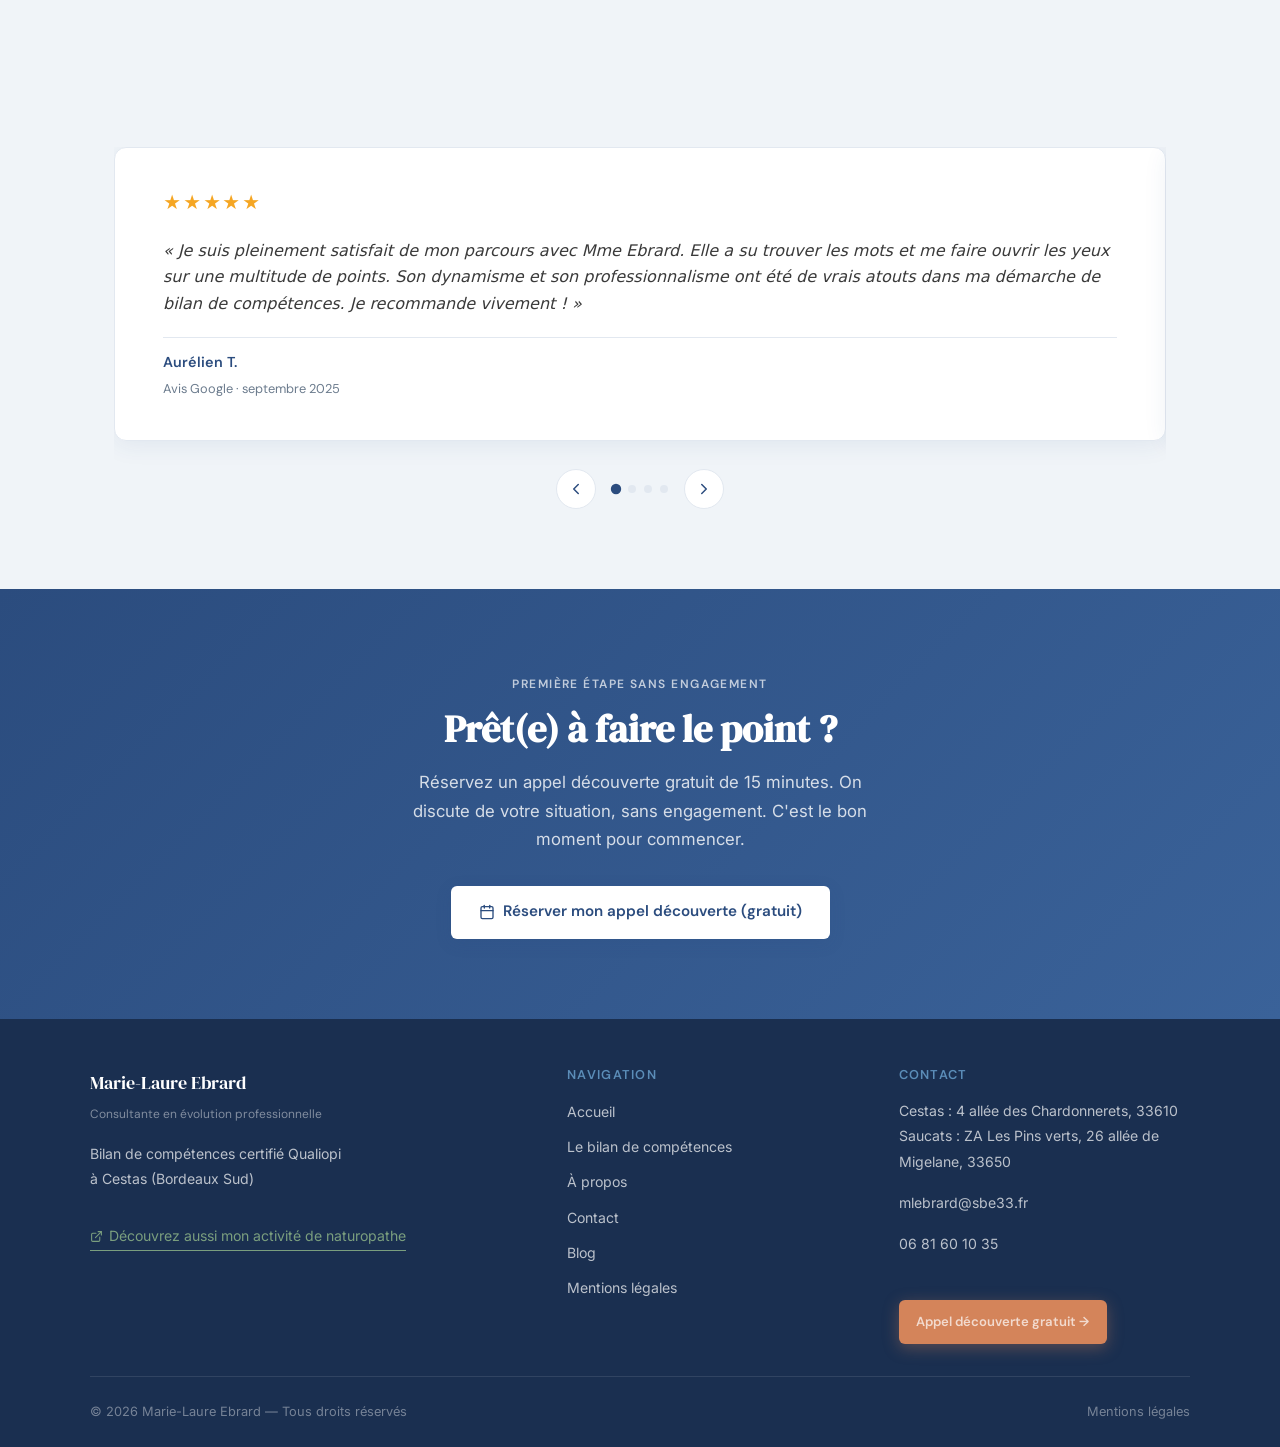
==== commit 56d29a3e: "content: sous-titre hero, formulation bilan, poste RH MEDIAPOST" ====
--- a/index.html
+++ b/index.html
@@ -66,9 +66,9 @@
     <p class="hero-identite">
       Marie-Laure Ebrard
       <span class="separateur">·</span>
-      Consultante en évolution professionnelle
-      <span class="separateur">·</span>
-      Cestas (Bordeaux Sud)
+      Consultante en Évolution Professionnelle
+      <span class="separateur">–</span>
+      Cestas et Saucats (Bordeaux Sud)
     </p>
 
     <p class="hero-accroche">
@@ -112,7 +112,7 @@
       <span class="etiquette">Le bilan de compétences</span>
       <h2>Un temps pour vous. Pour faire le point, clairement.</h2>
       <p>
-        Un bilan de compétences, ce n'est pas un examen. C'est un accompagnement structuré
+        Un bilan de compétences est un accompagnement structuré
         pour analyser vos compétences, identifier vos forces et construire un projet professionnel
         concret et réaliste.
       </p>
@@ -240,7 +240,7 @@
             </div>
             <div class="competence-texte">
               <strong>17 ans de RH opérationnelle</strong>
-              <span>La Poste · MEDIAPOST · Recrutement, formation, gestion des carrières</span>
+              <span>La Poste · MEDIAPOST · Responsable Régionale Ressources Humaines</span>
             </div>
           </div>
 
--- a/assets/css/style.css
+++ b/assets/css/style.css
@@ -623,16 +623,18 @@
 .carousel {
   position: relative;
   overflow: hidden;
+  width: 100%;
 }
 
 .carousel-track {
   display: flex;
+  flex-wrap: nowrap;
   transition: transform 0.45s cubic-bezier(0.4, 0, 0.2, 1);
   will-change: transform;
 }
 
 .temoignage {
-  min-width: 100%;
+  flex: 0 0 auto; /* largeur fixée en px par JS */
   background: #fff;
   border: 1px solid var(--bordure);
   border-radius: var(--rayon-large);
